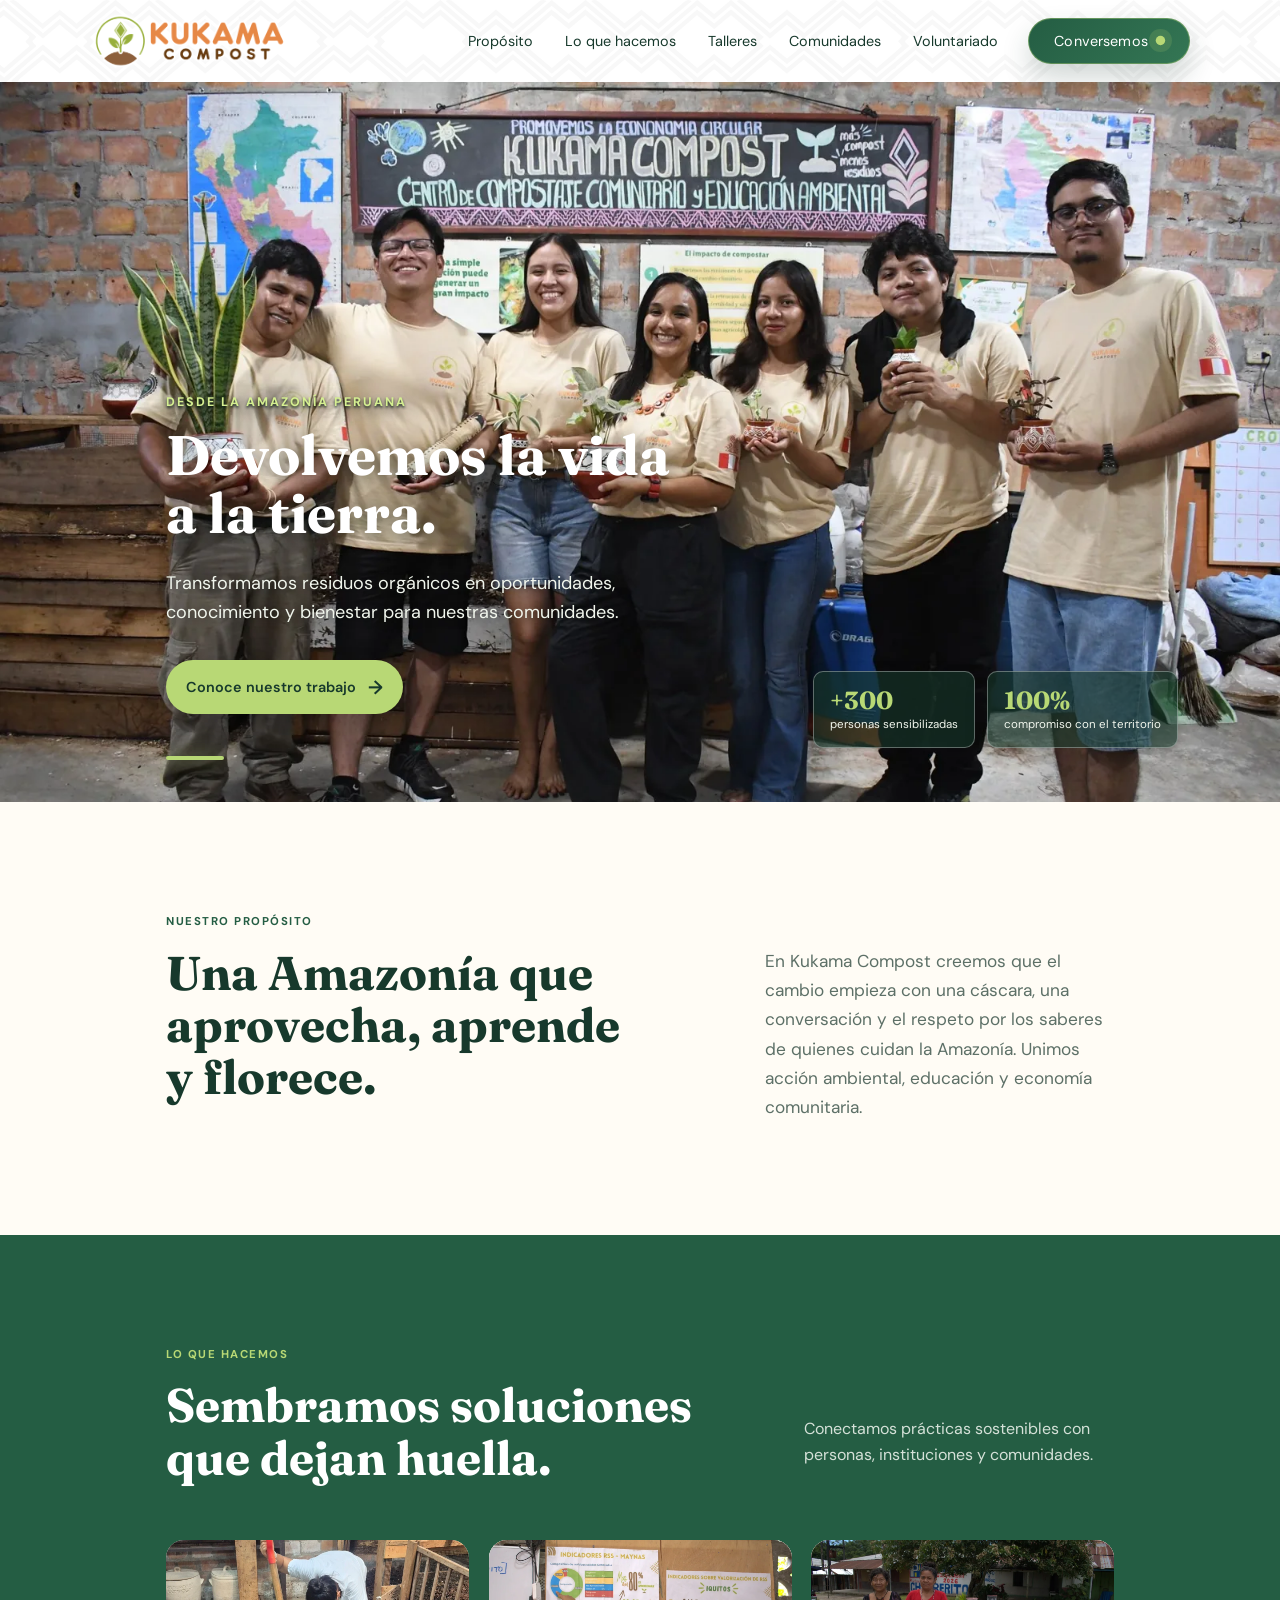
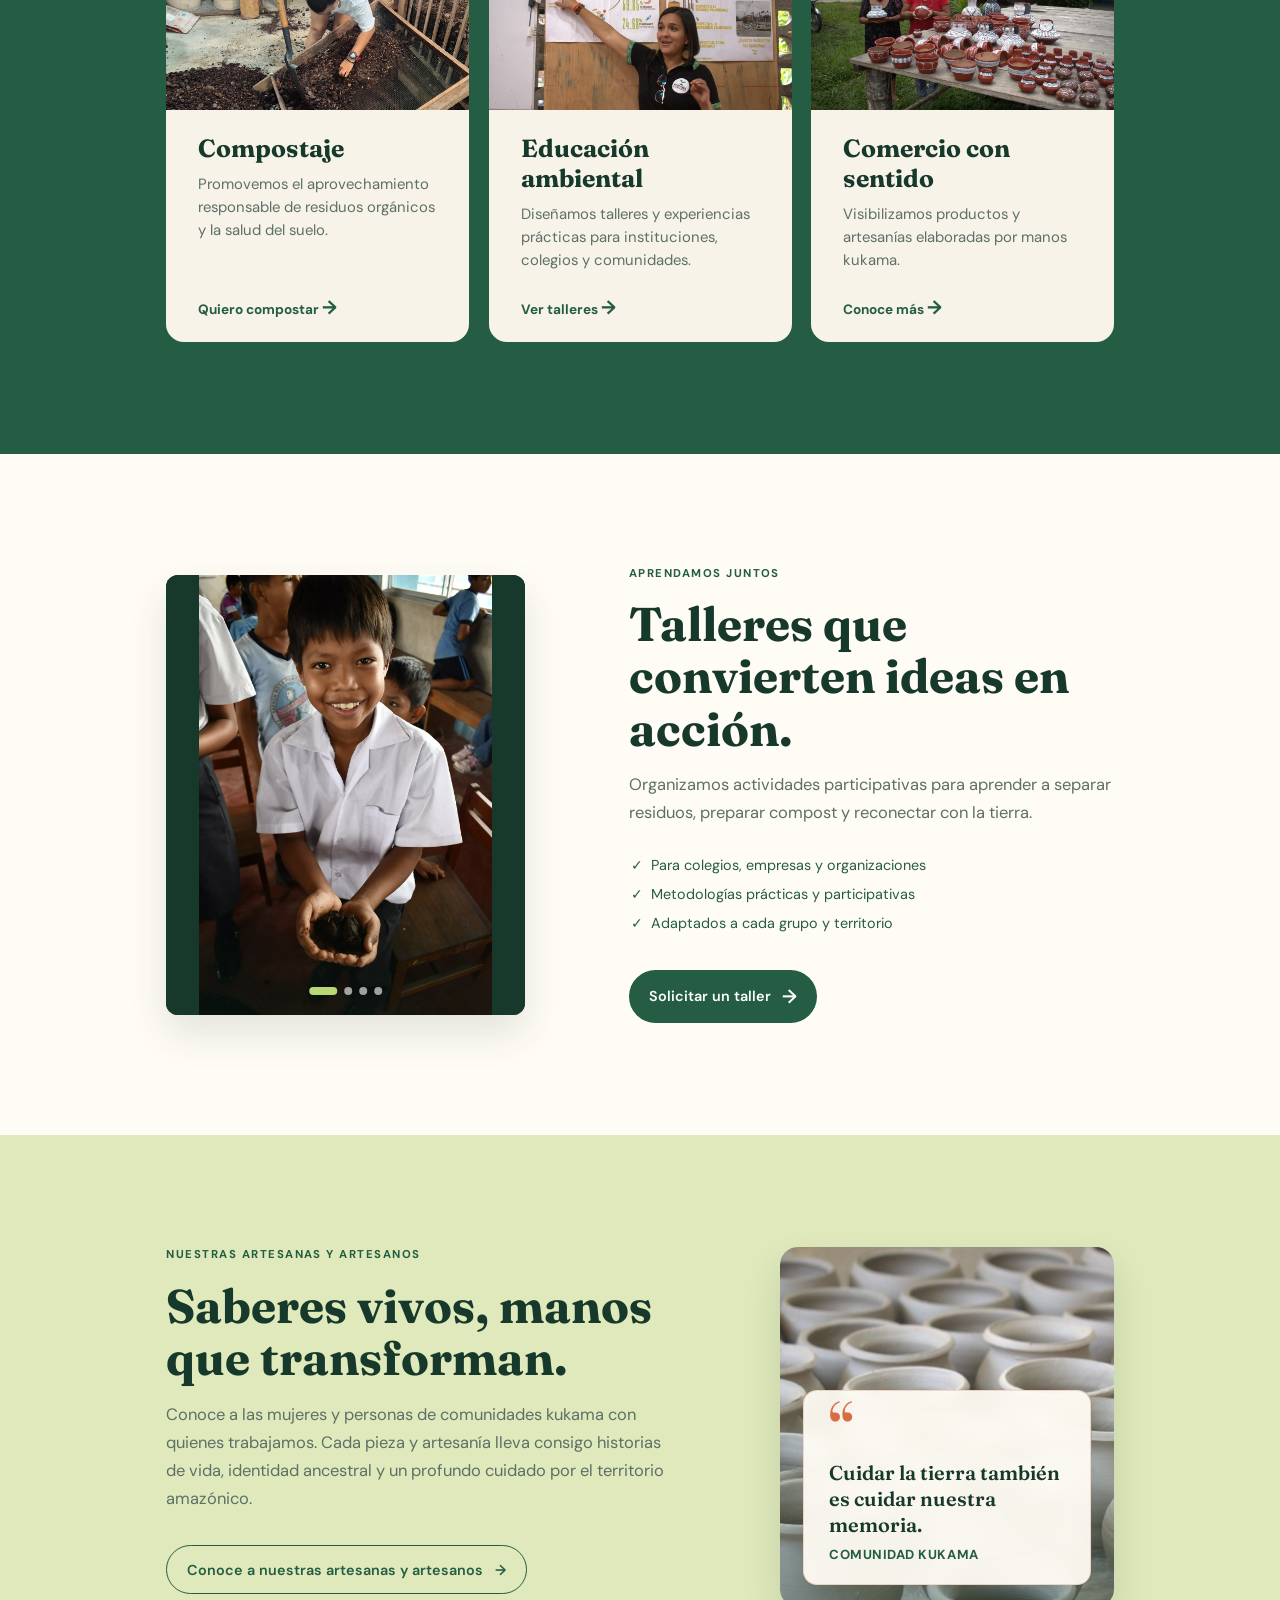
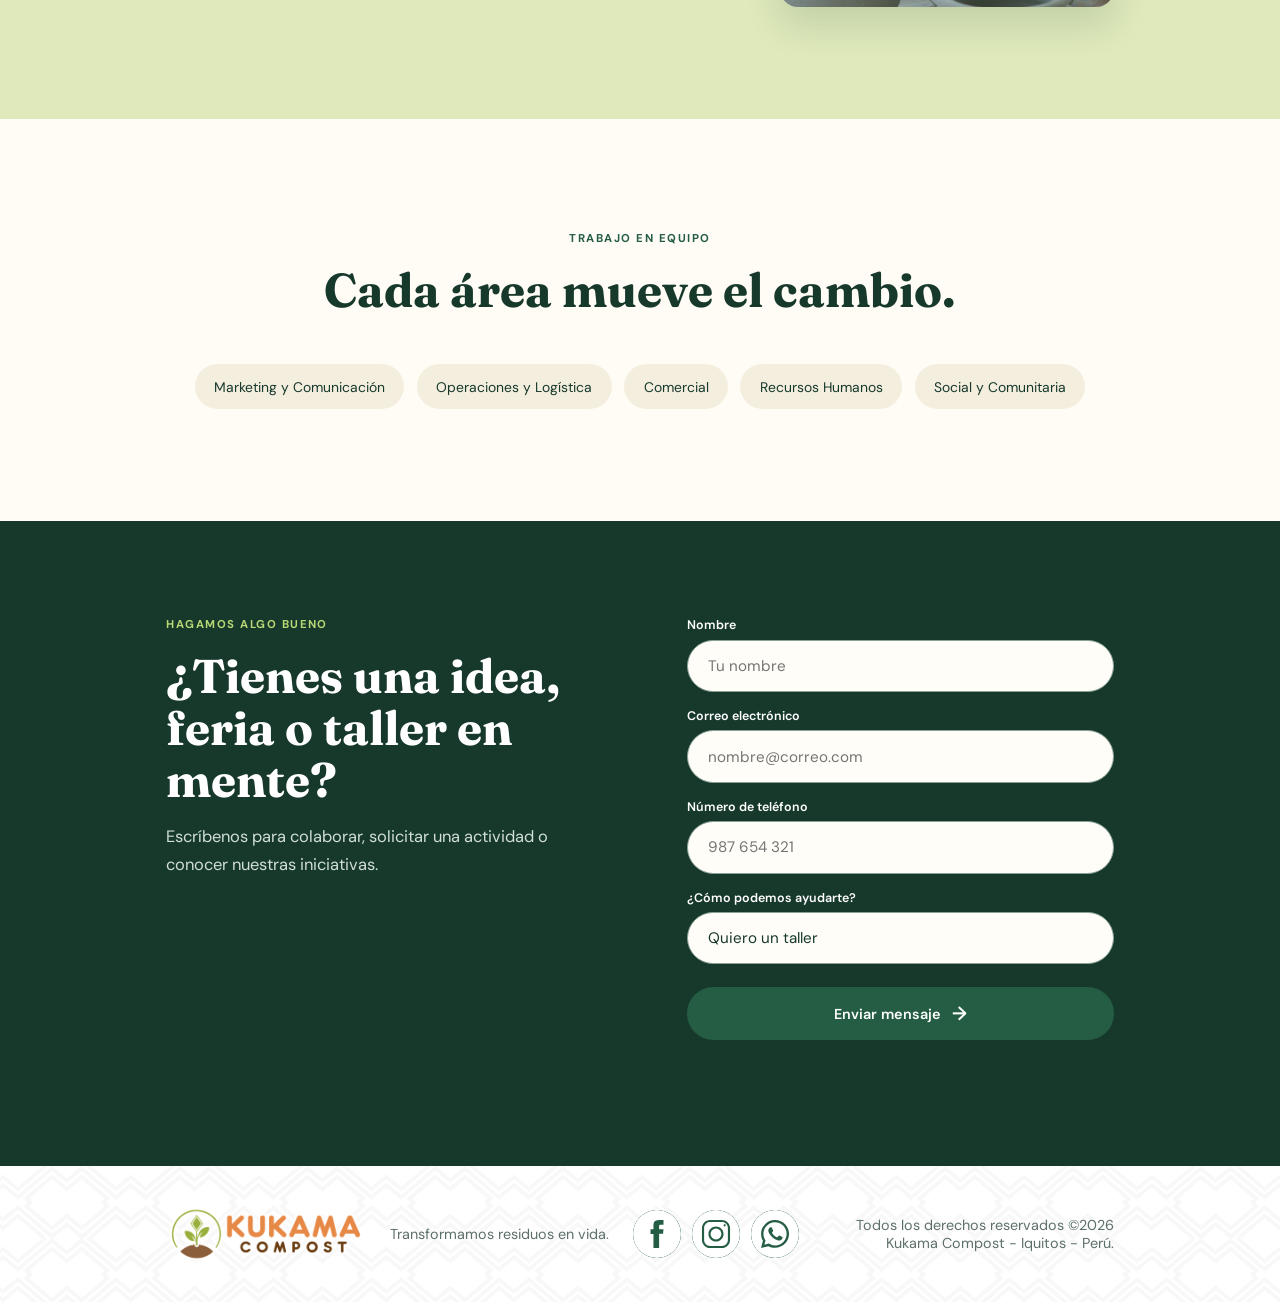
==== index.html @ 2a0908ce "Asegurar dimensiones y forzar refresco de estilos con cache buster para tarjeta de ceramica" ====
<!DOCTYPE html>
<html lang="es">
  <head>
    <meta charset="UTF-8" />
    <meta name="viewport" content="width=device-width, initial-scale=1.0" />
    <meta name="description" content="Kukama Compost: compostaje, educación ambiental y saberes amazónicos." />
    <title>Kukama Compost | Transformamos residuos en vida</title>
    <link rel="icon" type="image/png" href="assets/images/favicon.png" />
    <link rel="preconnect" href="https://fonts.googleapis.com" />
    <link rel="preconnect" href="https://fonts.gstatic.com" crossorigin />
    <link href="https://fonts.googleapis.com/css2?family=DM+Sans:wght@400;500;600;700&family=Fraunces:opsz,wght@9..144,600;9..144,700&display=swap" rel="stylesheet" />
    <link rel="stylesheet" href="assets/css/styles.css?v=20261012-3" />
    <link rel="stylesheet" href="assets/css/interacciones.css?v=20261012-3" />
    <link rel="stylesheet" href="assets/css/menu-interactivo.css?v=20261012-3" />
    <link rel="stylesheet" href="assets/css/tarjetas.css?v=20261012-3" />
    <link rel="stylesheet" href="assets/css/experiencia-interactiva.css?v=20261012-3" />
    <link rel="stylesheet" href="assets/css/login.css?v=20261012-3" />
  </head>
  <body>
    <header class="site-header" id="inicio">
      <a class="brand" href="#inicio" aria-label="Kukama Compost, inicio">
        <span class="brand-mark">K</span><span>Kukama <b>Compost</b></span>
      </a>
      <button class="menu-button" aria-label="Abrir menú" aria-expanded="false" aria-controls="main-navigation">☰</button>
      <nav class="main-nav" id="main-navigation" aria-label="Navegación principal">
        <a href="#proposito">Propósito</a><a href="#hacemos">Lo que hacemos</a><a href="#talleres">Talleres</a><a href="#comunidades">Comunidades</a><a href="voluntariado.html">Voluntariado</a><a class="nav-action" href="#contacto">Conversemos</a><button class="login-link" type="button" aria-label="Iniciar sesión" hidden style="display:none"><span aria-hidden="true">👤</span></button>
      </nav>
    </header>

    <main>
      <section class="hero reveal">
        <div class="hero-copy">
          <p class="eyebrow">Desde la Amazonía peruana</p>
          <h1><span>Devolvemos la vida</span><span>a la tierra.</span></h1>
          <p class="lead">Transformamos residuos orgánicos en oportunidades, conocimiento y bienestar para nuestras comunidades.</p>
          <div class="actions"><a class="button button-primary" href="#hacemos">Conoce nuestro trabajo <span>→</span></a></div>
          </div><div class="hero-art"><div class="impact-row"><div><strong>+300</strong><span>personas sensibilizadas</span></div><div><strong>100%</strong><span>compromiso con el territorio</span></div></div>
          <img src="assets/images/portada-kukama.webp" alt="Equipo de Kukama Compost en su centro de compostaje comunitario" width="1600" height="1067" decoding="async" fetchpriority="high" style="width:100%;height:100%;min-height:530px;display:block;object-fit:cover;object-position:center" />
        </div>
      </section>

      <section class="intro section reveal" id="proposito">
        <p class="eyebrow">Nuestro propósito</p>
        <div class="intro-grid"><h2>Una Amazonía que aprovecha, aprende y florece.</h2><p>En Kukama Compost creemos que el cambio empieza con una cáscara, una conversación y el respeto por los saberes de quienes cuidan la Amazonía. Unimos acción ambiental, educación y economía comunitaria.</p></div>
      </section>

      <section class="work section reveal" id="hacemos">
        <div class="section-heading"><div><p class="eyebrow">Lo que hacemos</p><h2>Sembramos soluciones que dejan huella.</h2></div><p>Conectamos prácticas sostenibles con personas, instituciones y comunidades.</p></div>
        <div class="cards">
          <article class="card card-with-image"><img class="card-image image-compost" src="assets/images/compostaje.webp" alt="Ilustración de residuos orgánicos transformándose en compost y una planta" width="1200" height="800" loading="lazy" decoding="async" /><h3>Compostaje</h3><p>Promovemos el aprovechamiento responsable de residuos orgánicos y la salud del suelo.</p><a href="compostaje.html">Quiero compostar <span>→</span></a></article>
          <article class="card card-with-image"><img class="card-image image-education" src="assets/images/educacion-ambiental.webp" alt="Ilustración de un taller de educación ambiental con pizarra y participantes" width="1200" height="800" loading="lazy" decoding="async" /><h3>Educación ambiental</h3><p>Diseñamos talleres y experiencias prácticas para instituciones, colegios y comunidades.</p><a href="educacion-ambiental.html">Ver talleres <span>→</span></a></article>
          <article class="card card-with-image"><img class="card-image image-commerce" src="assets/images/comercio-con-sentido.webp" alt="Ilustración de artesanías kukama y productos comunitarios en una feria" width="1200" height="800" loading="lazy" decoding="async" /><h3>Comercio con sentido</h3><p>Visibilizamos productos y artesanías elaboradas por manos kukama.</p><a href="comercio-con-sentido.html">Conoce más <span>→</span></a></article>
        </div>
      </section>

      <section class="event section reveal" id="talleres">
        <div class="event-illustration workshop-slider" aria-roledescription="carrusel" aria-label="Fotos de talleres de educación ambiental"><div class="workshop-slides"><figure class="workshop-slide is-active"><img src="assets/images/taller-1.webp" alt="Estudiante participando en un taller de compostaje" width="1067" height="1600" loading="lazy" decoding="async" /></figure><figure class="workshop-slide"><img src="assets/images/taller-2.webp" alt="Participantes explorando compost y lombrices" width="1400" height="933" loading="lazy" decoding="async" /></figure><figure class="workshop-slide"><img src="assets/images/taller-3.webp" alt="Niñas y niños aprendiendo juntos sobre el suelo" width="1400" height="933" loading="lazy" decoding="async" /></figure><figure class="workshop-slide"><img src="assets/images/taller-4.webp" alt="Taller práctico de compostaje con estudiantes" width="1400" height="933" loading="lazy" decoding="async" /></figure></div><button class="slider-arrow slider-prev" type="button" aria-label="Foto anterior">←</button><button class="slider-arrow slider-next" type="button" aria-label="Foto siguiente">→</button><div class="slider-dots" role="tablist" aria-label="Seleccionar foto"><button class="is-active" type="button" aria-label="Ver foto 1" aria-selected="true"></button><button type="button" aria-label="Ver foto 2" aria-selected="false"></button><button type="button" aria-label="Ver foto 3" aria-selected="false"></button><button type="button" aria-label="Ver foto 4" aria-selected="false"></button></div></div>
        <div class="event-copy"><p class="eyebrow">Aprendamos juntos</p><h2>Talleres que convierten ideas en acción.</h2><p>Organizamos actividades participativas para aprender a separar residuos, preparar compost y reconectar con la tierra.</p><ul><li>Para colegios, empresas y organizaciones</li><li>Metodologías prácticas y participativas</li><li>Adaptados a cada grupo y territorio</li></ul><a class="button button-primary" href="#contacto">Solicitar un taller <span>→</span></a></div>
      </section>

      <section class="community section reveal" id="comunidades">
        <div class="community-copy"><p class="eyebrow">Nuestras artesanas y artesanos</p><h2>Saberes vivos, manos que transforman.</h2><p>Conoce a las mujeres y personas de comunidades kukama con quienes trabajamos. Cada pieza y artesanía lleva consigo historias de vida, identidad ancestral y un profundo cuidado por el territorio amazónico.</p><a class="button button-outline" href="comunidades.html">Conoce a nuestras artesanas y artesanos <span>→</span></a></div>
        <div class="community-photo-card">
          <img src="assets/images/artesanias-ceramica.jpg" alt="Vasijas y cerámicas artesanales tradicionales kukama" width="1200" height="900" loading="lazy" />
          <div class="community-photo-caption">
            <span class="quote-mark">“</span>
            <blockquote>Cuidar la tierra también es cuidar nuestra memoria.</blockquote>
            <p>Comunidad kukama</p>
          </div>
        </div>
      </section>

      <section class="areas section reveal">
        <p class="eyebrow">Trabajo en equipo</p><h2>Cada área mueve el cambio.</h2>
        <div class="area-list"><span>Marketing y Comunicación</span><span>Operaciones y Logística</span><span>Comercial</span><span>Recursos Humanos</span><span>Social y Comunitaria</span></div>
      </section>

      <section class="contact reveal" id="contacto">
        <div><p class="eyebrow">Hagamos algo bueno</p><h2>¿Tienes una idea, feria o taller en mente?</h2><p>Escríbenos para colaborar, solicitar una actividad o conocer nuestras iniciativas.</p></div>
        <form id="contact-form">
          <div aria-hidden="true" style="position:absolute;left:-10000px;width:1px;height:1px;overflow:hidden"><label>No completar este campo<input type="text" name="sitio_web" tabindex="-1" autocomplete="off" /></label></div>
          <label>Nombre<input type="text" name="nombre" placeholder="Tu nombre" required /></label>
          <label>Correo electrónico<input type="email" name="correo" placeholder="nombre@correo.com" required /></label>
          <label>Número de teléfono<input type="tel" name="telefono" placeholder="987 654 321" required /></label>
          <label>¿Cómo podemos ayudarte?<select name="interes" id="contact-interest"><option value="taller">Quiero un taller</option><option value="compostar">Quiero compostar</option><option value="feria">Quiero participar en una feria</option><option value="artesanias">Quiero conocer las artesanías</option><option value="otro">Otro</option></select></label><div class="other-interest-field" hidden><label>Cuéntanos tu idea o proyecto<textarea name="otro_interes" id="other-interest" rows="4" placeholder="Describe brevemente la idea o proyecto en el que te gustaría participar o colaborar."></textarea></label></div>
          <button class="button button-primary" type="submit">Enviar mensaje <span>→</span></button><p class="form-message" role="status"></p>
        </form>
      </section>
    </main>
    <div class="login-modal" id="login-modal" role="dialog" aria-modal="true" aria-labelledby="login-title" hidden>
      <div class="login-card">
        <button class="login-close" id="close-login" type="button" aria-label="Cerrar inicio de sesión">×</button>
        <img class="login-logo" src="assets/images/kc-login-logo.webp" alt="Kukama Compost" width="700" height="700" decoding="async" />
        <p class="eyebrow">Acceso interno</p>
        <h2 id="login-title">Iniciar sesión</h2>
        <p>Ingresa con tu usuario y contraseña para acceder al panel de Kukama Compost.</p>
        <form id="login-form" class="login-form">
          <label>Usuario<input type="text" name="usuario" placeholder="Tu usuario" required /></label>
          <label>Contraseña<input type="password" name="password" placeholder="Tu contraseña" required /></label>
          <button class="button button-primary" type="submit">Entrar <span>→</span></button>
          <p class="login-message" role="status"></p>
        </form>
      </div>
    </div>
    <footer><a class="brand" href="#inicio"><span class="brand-mark">K</span><span>Kukama <b>Compost</b></span></a><p>Transformamos residuos en vida.</p><div class="social-links" aria-label="Redes sociales"><a href="https://www.facebook.com/share/1BZ14UUNkr/" target="_blank" rel="noopener noreferrer" aria-label="Facebook"><svg viewBox="0 0 24 24" aria-hidden="true"><path d="M14 8h3V4h-3c-3.1 0-5 1.9-5 5v3H6v4h3v5h4v-5h3.2l.8-4H13V9c0-.7.3-1 1-1Z"/></svg></a><a href="https://www.instagram.com/kukama_compost?igsh=bjlyejZka3kzY3Jl" target="_blank" rel="noopener noreferrer" aria-label="Instagram"><svg viewBox="0 0 24 24" aria-hidden="true"><rect x="3" y="3" width="18" height="18" rx="5"/><circle cx="12" cy="12" r="4"/><circle cx="17.4" cy="6.6" r="1" class="social-dot"/></svg></a><a href="https://wa.link/kd4itp" target="_blank" rel="noopener noreferrer" aria-label="WhatsApp"><svg viewBox="0 0 24 24" aria-hidden="true"><path d="M20.5 3.5A11 11 0 0 0 3.9 18.1L3 21l3-1a11 11 0 1 0 14.5-16.5ZM12 20a8 8 0 0 1-4.1-1.1l-.3-.2-1.8.6.6-1.7-.2-.3A8 8 0 1 1 12 20Zm4.4-5.8c-.2-.1-1.3-.6-1.5-.7s-.4-.1-.5.1-.6.7-.7.8-.3.2-.5.1a6.5 6.5 0 0 1-1.9-1.2 7.1 7.1 0 0 1-1.3-1.7c-.1-.2 0-.4.1-.5l.3-.3.2-.4c.1-.1 0-.3 0-.4s-.5-1.2-.6-1.6-.3-.3-.5-.3h-.4c-.2 0-.4.1-.6.3s-.8.8-.8 1.9.8 2.1.9 2.3a9.1 9.1 0 0 0 3.5 3.1c.5.2.9.4 1.2.5.5.2 1 .1 1.3.1.4-.1 1.3-.5 1.4-1s.1-1 .1-1.1-.2-.2-.4-.3Z"/></svg></a></div><p>© <span id="year"></span> Kukama Compost</p></footer>
    <script src="assets/js/script.js?v=20260814-2"></script><script src="assets/js/footer-global.js?v=20260814"></script>
  </body>
</html>
---- assets/css/styles.css ----
:root{--ink:#17392c;--green:#245d43;--lime:#b8d875;--sand:#f4eedf;--clay:#d86d44;--cream:#fffcf5;--muted:#5d7067}*{box-sizing:border-box}html{scroll-behavior:smooth}body{margin:0;background:var(--cream);color:var(--ink);font-family:"DM Sans",sans-serif}.site-header{height:82px;display:flex;align-items:center;justify-content:space-between;padding:0 7vw;position:relative;z-index:4}.brand{display:flex;align-items:center;gap:.65rem;text-decoration:none;color:var(--ink);font-weight:600;font-size:1.08rem}.brand b{font-weight:500}.brand-mark{width:31px;height:31px;border-radius:50% 50% 50% 7px;background:var(--lime);display:grid;place-items:center;font-family:Fraunces,serif;font-size:1.15rem}.main-nav{display:flex;align-items:center;gap:1.8rem}.main-nav a{font-size:.9rem;color:var(--ink);text-decoration:none}.nav-action{padding:.68rem 1rem;background:var(--ink);color:#fff!important;border-radius:999px}.menu-button{display:none;border:0;background:none;font-size:1.5rem;color:var(--ink)}.hero{min-height:625px;display:grid;grid-template-columns:1.05fr .95fr;overflow:hidden;background:var(--sand)}.hero-copy{padding:8.5rem 5vw 5rem 13vw}.eyebrow{text-transform:uppercase;letter-spacing:.13em;font-size:.71rem;font-weight:700;color:var(--green);margin:0 0 1.1rem}.hero h1,h2,h3{font-family:Fraunces,serif}.hero h1{font-size:clamp(3.2rem,5.3vw,5.6rem);line-height:.99;margin:0;max-width:670px}.lead{font-size:1.13rem;line-height:1.65;max-width:510px;margin:1.6rem 0 2rem;color:#456157}.actions{display:flex;gap:1.1rem;align-items:center}.button{border:0;text-decoration:none;cursor:pointer;font:600 .9rem "DM Sans",sans-serif;display:inline-flex;align-items:center;gap:.7rem;border-radius:999px;padding:.9rem 1.25rem}.button-primary{background:var(--green);color:white}.button-primary span,.card a span{font-size:1.2rem}.button-text{color:var(--green);padding-left:0}.impact-row{display:flex;gap:2.5rem;margin-top:3.8rem}.impact-row div{display:grid}.impact-row strong{font:700 1.55rem Fraunces,serif}.impact-row span{font-size:.72rem;color:var(--muted);margin-top:.3rem}.hero-art{position:relative;background:#c7db96;min-height:530px;overflow:hidden}.hero-art p{position:absolute;right:10%;top:14%;margin:0;font:700 clamp(2rem,4vw,4rem)/.9 Fraunces,serif;color:var(--green);z-index:2}.hero-art em{color:var(--clay);font-style:normal}.sun{position:absolute;width:90px;height:90px;border:2px solid var(--green);border-radius:50%;left:18%;top:17%}.hill{position:absolute;border-radius:50% 50% 0 0}.hill-back{width:120%;height:37%;background:#8bb16d;bottom:25%;right:-30%}.hill-front{width:130%;height:34%;background:#376d4c;bottom:0;left:-23%}.stem{width:13px;height:230px;background:var(--green);position:absolute;bottom:17%;left:45%;border-radius:20px}.leaf{position:absolute;background:var(--green);width:126px;height:64px;border-radius:100% 0 100% 0}.leaf-one{bottom:44%;left:44%;transform:rotate(-33deg)}.leaf-two{bottom:57%;left:32%;transform:rotate(151deg);background:#579151}.soil-dot{position:absolute;width:17px;height:17px;border-radius:50%;background:#d86d44;bottom:12%}.dot-one{left:32%}.dot-two{left:59%;bottom:20%}.dot-three{left:72%;background:var(--lime)}.section{padding:7rem 13vw}.intro{background:var(--cream)}.intro-grid{display:grid;grid-template-columns:1.15fr .85fr;gap:8rem}.intro h2,.section-heading h2,.event h2,.community h2,.areas h2,.contact h2{font-size:clamp(2.15rem,3.7vw,3.75rem);line-height:1.1;margin:0}.intro-grid>p{font-size:1.08rem;line-height:1.7;color:var(--muted);margin:0}.work{background:var(--green);color:#fff}.work .eyebrow{color:var(--lime)}.section-heading{display:flex;justify-content:space-between;gap:3rem;align-items:end}.section-heading>p{max-width:310px;color:#d5e1d8;line-height:1.6}.cards{display:grid;grid-template-columns:repeat(3,1fr);gap:1.2rem;margin-top:3.5rem}.card{background:#f7f3e8;color:var(--ink);padding:2rem;min-height:250px;border-radius:18px;display:flex;flex-direction:column}.card-icon{font-size:1.9rem;color:var(--clay)}.card h3{font-size:1.55rem;margin:1.4rem 0 .65rem}.card p{color:var(--muted);font-size:.93rem;line-height:1.55;margin:0}.card a{margin-top:auto;padding-top:1.4rem;color:var(--green);text-decoration:none;font-weight:700;font-size:.85rem}.event{display:grid;grid-template-columns:.85fr 1.15fr;gap:11%;align-items:center}.event-illustration{background:#e6a66e;height:415px;border-radius:55% 45% 48% 25%;position:relative;overflow:hidden}.event-illustration span{position:absolute;font-size:9rem;color:var(--cream);top:22%;left:35%}.event-pot{position:absolute;width:170px;height:105px;background:var(--clay);bottom:0;left:32%;border-radius:10px 10px 40px 40px}.event-copy>p:not(.eyebrow),.community-copy>p:not(.eyebrow),.contact>div>p:not(.eyebrow){line-height:1.7;color:var(--muted);font-size:1.03rem}.event ul{list-style:"✓  ";padding-left:1.4rem;line-height:2;color:var(--green);font-size:.9rem;margin:1.5rem 0 2rem}.community{background:#dfe9bb;display:grid;grid-template-columns:1.2fr .8fr;gap:12%;align-items:center}.community-quote{background:var(--green);padding:3rem 2.3rem;color:white;min-height:290px;display:flex;flex-direction:column;justify-content:center}.quote-mark{font:5rem/.5 Fraunces,serif;color:var(--lime)}blockquote{font:600 1.65rem/1.25 Fraunces,serif;margin:1.3rem 0}.community-quote p{font-size:.8rem;color:#d5e1d8}.button-outline{border:1px solid var(--green);color:var(--green);margin-top:1rem}.areas{text-align:center}.areas h2{margin-bottom:3rem}.area-list{display:flex;flex-wrap:wrap;gap:.8rem;justify-content:center}.area-list span{padding:.85rem 1.2rem;border-radius:999px;background:var(--sand);font-size:.87rem}.contact{background:var(--ink);color:#fff;padding:6rem 13vw;display:grid;grid-template-columns:1fr 1fr;gap:10%}.contact .eyebrow{color:var(--lime)}.contact>div>p:not(.eyebrow){color:#d1dfd6}.contact form{display:grid;gap:1rem}.contact label{display:grid;gap:.4rem;font-size:.78rem;font-weight:600}.contact input,.contact select{font:400 .95rem "DM Sans",sans-serif;padding:.85rem .9rem;border:1px solid #73897e;border-radius:4px;color:var(--ink);background:#fff}.contact button{justify-content:center;margin-top:.4rem}.form-message{font-size:.82rem;color:var(--lime);min-height:1em;margin:0}footer{padding:2.5rem 13vw;display:flex;justify-content:space-between;align-items:center;font-size:.78rem;color:var(--muted)}footer p{margin:0}@media(max-width:800px){.site-header{padding:0 6vw}.menu-button{display:block}.main-nav{display:none;position:absolute;top:75px;left:5vw;right:5vw;padding:1.2rem;background:var(--cream);box-shadow:0 12px 24px #17392c20;flex-direction:column;align-items:stretch}.main-nav.open{display:flex}.main-nav a{text-align:center}.hero{grid-template-columns:1fr}.hero-copy{padding:5rem 8vw 3rem}.hero-art{min-height:370px}.intro-grid,.event,.community,.contact{grid-template-columns:1fr;gap:2.5rem}.section{padding:5rem 8vw}.section-heading{display:block}.section-heading>p{margin-top:1rem}.cards{grid-template-columns:1fr}.card{min-height:210px}.event-illustration{height:300px}.community-quote{min-height:220px}.contact{padding:5rem 8vw}footer{padding:2rem 8vw;display:grid;gap:1rem}.impact-row{margin-top:2.5rem}}@media(max-width:420px){.hero h1{font-size:3rem}.actions{align-items:flex-start;flex-direction:column}.impact-row{gap:1rem}.hero-art p{right:7%;font-size:2.4rem}}

.social-links{display:flex;align-items:center;gap:.7rem}.social-links a{width:48px;height:48px;display:grid;place-items:center;border:1px solid #cbd8ca;border-radius:50%;color:var(--green);background:var(--cream);transition:transform .2s ease,background-color .2s ease,color .2s ease,box-shadow .2s ease}.social-links a:hover{transform:translateY(-3px);background:var(--green);color:#fff;box-shadow:0 8px 16px #17392c20}.social-links svg{width:25px;height:25px;fill:currentColor}.social-links svg rect,.social-links svg circle{fill:none;stroke:currentColor;stroke-width:2}.social-links svg .social-dot{fill:currentColor;stroke:0}@media(max-width:800px){footer .social-links{justify-content:flex-start}}
/* Portada fotográfica adaptable */
.hero{position:relative;display:block;min-height:650px;isolation:isolate;background:var(--ink)}.hero-art{position:absolute;inset:0;z-index:-1;width:100%;height:100%;min-height:0;background:var(--ink)}.hero-art::after{content:"";position:absolute;inset:0;background:linear-gradient(90deg,#17392ce8 0%,#17392ca6 34%,#17392c26 62%,#17392c0d 100%),linear-gradient(0deg,#17392c70 0%,transparent 45%);pointer-events:none}.hero-art>img{width:100%!important;height:100%!important;min-height:100%!important;object-fit:cover!important;object-position:center!important;transform:none!important;animation:none!important;transition:filter .4s ease}.hero:hover .hero-art>img{filter:saturate(1.08) contrast(1.03)}.hero-copy{position:relative;min-height:650px;padding:9rem 5vw 5rem 13vw;display:flex;flex-direction:column;justify-content:center;color:#fff;max-width:min(720px,62vw);text-shadow:0 2px 18px #17392c55}.hero-copy .eyebrow{color:var(--lime)}.hero h1{color:#fff;max-width:670px}.hero .lead{color:#f1f6ed;max-width:540px}.hero .button-primary{background:var(--lime);color:var(--ink);box-shadow:0 12px 26px #0000002e}.hero .button-text{color:#fff;text-shadow:none}.hero .impact-row strong{color:#fff}.hero .impact-row span{color:#edf4e9}.hero-copy::after{content:"";position:absolute;left:13vw;bottom:3.3rem;width:58px;height:4px;border-radius:999px;background:var(--lime);box-shadow:0 0 18px #b8d87599}@media(max-width:800px){.hero{min-height:690px}.hero-art::after{background:linear-gradient(90deg,#17392ca8 0%,#17392c2b 100%),linear-gradient(0deg,#17392cf2 0%,#17392cb2 50%,#17392c12 100%)}.hero-art>img{object-position:center!important}.hero-copy{min-height:690px;max-width:none;padding:14rem 8vw 4.8rem;justify-content:flex-end}.hero-copy::after{left:8vw;bottom:2.2rem}.hero .lead{font-size:1.02rem}.hero .impact-row{margin-top:2.2rem}}@media(max-width:420px){.hero{min-height:650px}.hero-copy{min-height:650px;padding-top:10rem}.hero h1{font-size:2.9rem}.hero .impact-row{display:none}}
/* Ajuste de legibilidad del texto sobre la portada */
.hero-copy{max-width:min(620px,55vw);text-shadow:0 2px 4px #17392cbf,0 8px 24px #17392cb3}.hero h1{font-size:clamp(2.65rem,4.35vw,4.65rem);line-height:1.04;text-shadow:0 3px 5px #17392ccf,0 12px 28px #17392ca6}.hero .lead,.hero .impact-row{ text-shadow:0 2px 5px #17392ccf,0 6px 18px #17392c8c}@media(max-width:800px){.hero-copy{max-width:none}.hero h1{font-size:clamp(2.55rem,9vw,3.55rem)}}
/* Composición baja del mensaje y accesos laterales */
@media(min-width:801px){.hero-copy{display:grid;grid-template-columns:minmax(0,1fr) 185px;grid-template-areas:"eyebrow actions" "title actions" "lead actions" "impact impact";column-gap:2rem;align-content:end;justify-content:stretch;padding-top:5rem;padding-bottom:5.5rem;max-width:min(760px,68vw)}.hero-copy>.eyebrow{grid-area:eyebrow}.hero-copy>h1{grid-area:title}.hero-copy>.lead{grid-area:lead}.hero-copy>.actions{grid-area:actions;flex-direction:column;align-items:stretch;gap:.7rem;align-self:end;margin-bottom:.15rem}.hero-copy>.actions .button{justify-content:center}.hero-copy>.impact-row{grid-area:impact;margin-top:2.8rem}.hero-copy::after{bottom:2.6rem}}@media(max-width:800px){.hero-copy{justify-content:flex-end}.hero-copy>.actions{flex-direction:column;align-items:flex-start}}

/* Mantiene el mensaje principal legible en dos líneas amplias. */
.hero h1 span{display:block;white-space:nowrap}
@media(min-width:801px){.hero-copy{grid-template-areas:"eyebrow eyebrow" "title title" "lead actions" "impact impact";max-width:min(900px,78vw)}}
@media(max-width:520px){.hero h1 span{white-space:normal}}
/* Ajusta la portada a la proporción 3:2 de la foto: completa y de lado a lado. */
.hero-art>img{object-fit:cover!important;object-position:center!important}
@media(min-width:801px){.hero{min-height:0;aspect-ratio:3/2}.hero-copy{min-height:100%}}

/* Portada ligeramente más baja, conservando el ancho completo. */
@media(min-width:801px){.hero{aspect-ratio:auto;height:clamp(570px,58vw,720px)}.hero-copy{min-height:100%}}

/* Prioriza los rostros al recortar la fotografía horizontalmente. */
.hero-art>img{object-position:center top!important;transform-origin:center top}
/* Indicadores de impacto sobre la esquina de la fotografía */
.hero-art>.impact-row{position:absolute;right:8vw;bottom:3.4rem;z-index:3;display:flex;gap:.7rem;margin:0;color:#fff;text-shadow:0 2px 8px #17392cbf}.hero-art>.impact-row>div{min-width:142px;padding:.85rem 1rem;border:1px solid #ffffff52;border-radius:10px;background:#17392c9c;backdrop-filter:blur(9px);box-shadow:0 12px 24px #00000024}.hero-art>.impact-row strong{display:block;color:var(--lime);font:700 1.55rem Fraunces,serif}.hero-art>.impact-row span{display:block;margin-top:.15rem;color:#f1f6ed;font-size:.72rem;line-height:1.35}@media(max-width:800px){.hero-art>.impact-row{top:6.2rem;right:6vw;bottom:auto;gap:.45rem}.hero-art>.impact-row>div{min-width:112px;padding:.65rem .75rem}.hero-art>.impact-row strong{font-size:1.2rem}.hero-art>.impact-row span{font-size:.65rem}}
/* Slider de talleres */
.event-illustration.workshop-slider{height:415px;border-radius:55% 45% 48% 25%;background:var(--ink);overflow:hidden;isolation:isolate}.workshop-slides,.workshop-slide{position:absolute;inset:0;margin:0}.workshop-slide{opacity:0;transform:scale(1.08);transition:opacity .8s ease,transform 5.5s ease;pointer-events:none}.workshop-slide.is-active{opacity:1;transform:scale(1);pointer-events:auto}.workshop-slide img{width:100%;height:100%;display:block;object-fit:cover;object-position:center}.workshop-slider::after{content:"";position:absolute;inset:0;background:linear-gradient(180deg,transparent 55%,#17392c70);pointer-events:none;z-index:1}.slider-arrow{position:absolute;z-index:2;top:50%;width:42px;height:42px;padding:0;border:1px solid #ffffff70;border-radius:50%;background:#17392c9c;color:#fff;display:grid;place-items:center;cursor:pointer;font:700 1.2rem "DM Sans",sans-serif;opacity:0;transform:translateY(-50%) scale(.9);transition:opacity .25s ease,transform .25s ease,background-color .25s ease}.slider-prev{left:1rem}.slider-next{right:1rem}.workshop-slider:hover .slider-arrow,.workshop-slider:focus-within .slider-arrow{opacity:1;transform:translateY(-50%) scale(1)}.slider-arrow:hover{background:var(--green)}.slider-dots{position:absolute;z-index:2;left:50%;bottom:1.25rem;display:flex;gap:.45rem;transform:translateX(-50%)}.slider-dots button{width:8px;height:8px;padding:0;border:0;border-radius:99px;background:#ffffff9c;cursor:pointer;transition:width .25s ease,background-color .25s ease}.slider-dots button.is-active{width:28px;background:var(--lime)}@media(max-width:800px){.event-illustration.workshop-slider{height:330px;border-radius:35% 35% 28% 18%}.slider-arrow{opacity:1;transform:translateY(-50%) scale(1)}}@media(prefers-reduced-motion:reduce){.workshop-slide{transition:none}}
/* Galería de talleres en formato rectangular y con fotos completas */
.event-illustration.workshop-slider{height:440px;border-radius:12px;background:#17392c;box-shadow:0 18px 38px #17392c20}.workshop-slide img{object-fit:contain;background:#17392c}.workshop-slider::after{background:linear-gradient(180deg,transparent 70%,#17392c40)}@media(max-width:800px){.event-illustration.workshop-slider{height:380px;border-radius:10px}}
/* Visor ampliado de fotografías de talleres */
.photo-lightbox{position:fixed;inset:0;z-index:50;display:grid;place-items:center;padding:2rem;background:#0c211be8;opacity:0;visibility:hidden;transition:opacity .25s ease,visibility .25s ease}.photo-lightbox.is-open{opacity:1;visibility:visible}.photo-lightbox__content{position:relative;width:min(1120px,100%);max-height:100%;display:grid;place-items:center;transform:scale(.96);transition:transform .25s ease}.photo-lightbox.is-open .photo-lightbox__content{transform:scale(1)}.photo-lightbox img{display:block;max-width:100%;max-height:calc(100vh - 4rem);border-radius:8px;box-shadow:0 24px 60px #00000073}.photo-lightbox__close{position:absolute;right:-.8rem;top:-.8rem;width:42px;height:42px;border:0;border-radius:50%;display:grid;place-items:center;background:var(--lime);color:var(--ink);font:700 1.6rem/1 "DM Sans",sans-serif;cursor:pointer;box-shadow:0 8px 20px #00000042;transition:transform .2s ease,background-color .2s ease}.photo-lightbox__close:hover{transform:rotate(90deg) scale(1.08);background:#fff}.workshop-slide img{cursor:zoom-in}@media(max-width:600px){.photo-lightbox{padding:1.2rem}.photo-lightbox img{max-height:calc(100vh - 2.4rem)}.photo-lightbox__close{right:.15rem;top:.15rem}}
/* Transición más ágil del carrusel */
.workshop-slide{transition:opacity .55s ease,transform 4.2s ease}
.other-interest-field{animation:other-interest-in .25s ease}.other-interest-field textarea{min-height:105px;resize:vertical;font:400 .95rem "DM Sans",sans-serif;padding:.85rem .9rem;border:1px solid #73897e;border-radius:4px;color:var(--ink);background:#fff}@keyframes other-interest-in{from{opacity:0;transform:translateY(-8px)}to{opacity:1;transform:none}}

/* Lectura limpia sobre la portada: sin sombras y con degradado inferior. */
.hero-art::after{background:linear-gradient(0deg,rgba(15,43,33,.94) 0%,rgba(23,57,44,.76) 32%,rgba(23,57,44,.34) 62%,rgba(23,57,44,0) 100%)}
.hero-copy,.hero h1,.hero .lead,.hero .impact-row,.hero-art>.impact-row{text-shadow:none}

/* Compensa la proporción visual del símbolo de WhatsApp al ampliarlo. */
.social-links a[aria-label="WhatsApp"] svg{width:23px;height:23px;transform:translateY(.25px)}

/* Iconos sociales proporcionados, con el mismo efecto interactivo. */
.social-links a{background-color:transparent;background-repeat:no-repeat;background-position:center;background-size:100% 100%;border:0;overflow:hidden;transition:transform .2s ease,filter .2s ease,box-shadow .2s ease}
.social-links a[aria-label="Facebook"]{background-image:url("../images/icono-facebook.svg")}
.social-links a[aria-label="Instagram"]{background-image:url("../images/icono-instagram.svg")}
.social-links a[aria-label="WhatsApp"]{background-image:url("../images/icono-whatsapp.svg")}
.social-links a svg{display:none}
.social-links a:hover{background-color:transparent;transform:translateY(-3px) scale(1.06);filter:invert(28%) sepia(23%) saturate(1055%) hue-rotate(101deg) brightness(88%);box-shadow:0 8px 16px #17392c33}

/* Estado inverso: círculo blanco e ícono verde; al hover, círculo verde e ícono blanco. */
.social-links a{position:relative;background-image:none!important;background-color:var(--green);filter:none}
.social-links a::before{content:"";position:absolute;inset:0;background-repeat:no-repeat;background-position:center;background-size:100% 100%;filter:invert(1);transition:filter .2s ease}
.social-links a[aria-label="Facebook"]::before{background-image:url("../images/icono-facebook.svg")}
.social-links a[aria-label="Instagram"]::before{background-image:url("../images/icono-instagram.svg")}
.social-links a[aria-label="WhatsApp"]::before{background-image:url("../images/icono-whatsapp.svg")}
.social-links a:hover{background-color:#fff;filter:none}
.social-links a:hover::before{filter:invert(28%) sepia(23%) saturate(1055%) hue-rotate(101deg) brightness(88%)}

/* Texto del footer ligeramente más grande y legible. */
footer{font-size:.9rem}

/* Acceso flotante al inicio de la página. */
.scroll-top-button{position:fixed;right:1.5rem;bottom:1.5rem;z-index:20;width:50px;height:50px;padding:0;border:1px solid rgba(255,255,255,.35);border-radius:50%;display:grid;place-items:center;background:var(--green);color:#fff;font:700 1.55rem/1 "DM Sans",sans-serif;box-shadow:0 10px 24px rgba(23,57,44,.28);cursor:pointer;opacity:0;visibility:hidden;transform:translateY(12px);transition:opacity .25s ease,visibility .25s ease,transform .25s ease,background-color .2s ease,color .2s ease}
.scroll-top-button.is-visible{opacity:1;visibility:visible;transform:translateY(0)}
.scroll-top-button:hover{background:var(--lime);color:var(--ink);transform:translateY(-3px)}
.scroll-top-button:focus-visible{outline:3px solid rgba(184,216,117,.65);outline-offset:3px}
@media(max-width:600px){.scroll-top-button{right:1rem;bottom:1rem;width:46px;height:46px}}

/* Acciones principales alineadas y botón secundario translúcido. */
.hero .button-text{color:#fff;background:rgba(255,255,255,.14);border:1px solid rgba(255,255,255,.3);padding:.9rem 1.25rem;backdrop-filter:blur(4px);transition:background-color .25s ease,border-color .25s ease}
.hero .button-text:hover{color:var(--ink);background:rgba(184,216,117,.14);border-color:rgba(184,216,117,.55)}
@media(min-width:801px){.hero-copy{grid-template-areas:"eyebrow eyebrow" "title title" "lead lead" "actions actions" "impact impact"}.hero-copy>.actions{flex-direction:row;align-items:center;justify-content:flex-start;margin:0}}
.site-header{background-color:#fff!important;background-image:url("../images/fondo-encabezado.svg")!important;background-repeat:repeat-x!important;background-position:center!important;background-size:auto 100%!important}
/* Refuerza el contraste del mensaje principal sin ocultar la fotografía. */
.hero-art::after{background:linear-gradient(90deg,rgba(15,43,33,.88) 0%,rgba(15,43,33,.7) 40%,rgba(15,43,33,.2) 72%,transparent 100%),linear-gradient(0deg,rgba(15,43,33,.88) 0%,rgba(23,57,44,.5) 45%,transparent 80%)}
.hero h1{text-shadow:0 3px 16px rgba(7,25,18,.42)}
.hero-copy .eyebrow,.hero .lead{text-shadow:0 2px 10px rgba(7,25,18,.48)}
@media(max-width:800px){.hero-art::after{background:linear-gradient(0deg,rgba(15,43,33,.96) 0%,rgba(15,43,33,.76) 48%,rgba(15,43,33,.22) 82%,transparent 100%)}}
.hero-copy .eyebrow{display:block;width:auto;padding:0;border:0;border-radius:0;background:none;color:#d5ef91;font-size:.78rem;font-weight:800;letter-spacing:.16em;box-shadow:none;text-shadow:0 2px 3px rgba(7,25,18,.95),0 5px 14px rgba(7,25,18,.8)}

/* Tarjeta con foto de ceramica tradicional y cita artesanal */
.community{align-items:stretch!important}
.community-photo-card{position:relative;border-radius:18px;overflow:hidden;min-height:360px;height:100%;display:flex;flex-direction:column;justify-content:flex-end;box-shadow:0 18px 36px rgba(23,57,44,.14);background:var(--sand)}
.community-photo-card>img{position:absolute!important;inset:0!important;width:100%!important;height:100%!important;max-width:none!important;object-fit:cover!important;object-position:center!important;display:block!important;transition:transform .5s ease}
.community-photo-card:hover>img{transform:scale(1.03)}
.community-photo-card::before{content:"";position:absolute;inset:0;background:linear-gradient(180deg,rgba(23,57,44,0) 30%,rgba(23,57,44,.38) 100%);pointer-events:none;z-index:1}
.community-photo-caption{position:relative;z-index:2;margin:1.4rem;padding:1.4rem 1.6rem 1.3rem;background:rgba(255,252,245,.94);backdrop-filter:blur(8px);border-radius:14px;border:1px solid rgba(216,109,68,.25);box-shadow:0 10px 24px rgba(23,57,44,.15)}
.community-photo-caption .quote-mark{display:block;font:5rem/.5 Fraunces,serif;color:var(--clay);margin-bottom:.4rem}
.community-photo-caption blockquote{font:600 1.25rem/1.3 Fraunces,serif;color:var(--ink);margin:0 0 .5rem;padding:0}
.community-photo-caption p{font-size:.82rem;font-weight:700;letter-spacing:.04em;text-transform:uppercase;color:var(--green);margin:0}
@media(max-width:800px){.community{align-items:center!important}.community-photo-card{min-height:320px;height:auto}.community-photo-caption{margin:1rem;padding:1.2rem 1.3rem}}
---- assets/css/interacciones.css ----
.reveal{opacity:0;transform:translateY(26px);transition:opacity .7s ease,transform .7s ease}.reveal.visible{opacity:1;transform:none}.hero.reveal{opacity:1;transform:none}.card,.area-list span,.button,.brand-mark{transition:transform .25s ease,box-shadow .25s ease,background-color .25s ease}.card:hover{transform:translateY(-8px);box-shadow:0 16px 26px #0c281b2b}.area-list span:hover{transform:translateY(-3px);background:var(--lime)}.button:hover{transform:translateY(-2px);box-shadow:0 8px 18px #16392c33}.brand-mark:hover{transform:rotate(-12deg) scale(1.08)}
---- assets/css/menu-interactivo.css ----
.site-header{position:sticky;top:0;background:#fffcf5e8;backdrop-filter:blur(14px);box-shadow:0 10px 24px #17392c0d;transition:box-shadow .25s ease,background-color .25s ease}
.site-header.header-scrolled{background:#fffcf5f7;box-shadow:0 14px 32px #17392c18}
.main-nav a{position:relative;display:inline-flex;align-items:center;justify-content:center;min-height:38px;padding:.2rem .1rem;transition:color .22s ease,transform .22s ease}
.main-nav a:not(.nav-action)::after{content:"";position:absolute;left:50%;right:50%;bottom:2px;height:3px;border-radius:999px;background:var(--clay);transition:left .25s ease,right .25s ease,opacity .25s ease;opacity:0}
.main-nav a:not(.nav-action):hover,.main-nav a:not(.nav-action).active{color:var(--clay)}
.main-nav a:not(.nav-action):hover::after,.main-nav a:not(.nav-action).active::after{left:0;right:0;opacity:1}
.main-nav a:hover{transform:translateY(-2px)}
.main-nav a:active{transform:translateY(0) scale(.96)}
.nav-action{position:relative;overflow:hidden;isolation:isolate;min-height:46px!important;padding:.78rem 1.55rem!important;border:1px solid #245d4326;background:linear-gradient(135deg,var(--ink),var(--green));box-shadow:0 8px 18px #17392c20;letter-spacing:.01em;transition:transform .22s ease,box-shadow .22s ease,background-color .22s ease,border-color .22s ease}
.nav-action::before{content:"";position:absolute;inset:0;background:linear-gradient(120deg,transparent,#b8d87566,transparent);transform:translateX(-120%);transition:transform .55s ease;z-index:-1}
.nav-action::after{content:"";width:.45rem;height:.45rem;margin-left:.6rem;border-radius:999px;background:var(--lime);box-shadow:0 0 0 5px #b8d87526;transition:transform .25s ease,background-color .25s ease}
.nav-action:hover,.nav-action.active{background:linear-gradient(135deg,var(--green),#347654);border-color:#b8d87566;box-shadow:0 14px 28px #17392c33}
.nav-action:hover::before{transform:translateX(120%)}
.nav-action:hover::after,.nav-action.active::after{transform:scale(1.35)}
.nav-clicked{animation:nav-pop .34s ease}
.menu-button{transition:transform .25s ease,color .25s ease}
.menu-button:hover{color:var(--clay);transform:rotate(4deg) scale(1.08)}
.menu-button[aria-expanded="true"]{color:var(--clay);transform:rotate(90deg)}
@keyframes nav-pop{0%{transform:scale(1)}45%{transform:scale(.92)}100%{transform:scale(1)}}
@media(max-width:800px){.site-header{position:sticky}.main-nav a{width:100%;padding:.7rem .4rem;border-radius:6px}.main-nav a:not(.nav-action):hover,.main-nav a:not(.nav-action).active{background:#f4eedf;color:var(--green)}.main-nav a:not(.nav-action)::after{display:none}.nav-action{min-height:48px!important;margin-top:.25rem;padding:.85rem 1.2rem!important;border-radius:999px}.nav-action:hover{transform:translateY(-1px)}}
---- assets/css/tarjetas.css ----
.card-with-image{padding:0;overflow:hidden}.card-with-image .card-image{width:100%;height:auto;aspect-ratio:16/9;display:block;object-fit:contain;object-position:center;background:#f7f3e8}.card-with-image .card-icon,.card-with-image h3,.card-with-image p,.card-with-image a{margin-left:2rem;margin-right:2rem}.card-with-image .card-icon{margin-top:1.35rem}.card-with-image .card-icon+h3{margin-top:.7rem}.card-with-image a{margin-top:auto;padding-bottom:1.4rem}.card-with-image .image-compost{object-fit:cover;object-position:center}.image-education,.image-commerce{object-position:center}
---- assets/css/experiencia-interactiva.css ----
.scroll-progress{position:fixed;top:0;left:0;width:0;height:4px;background:linear-gradient(90deg,var(--lime),var(--clay));z-index:50;box-shadow:0 0 14px #b8d87599;transition:width .08s linear}
.ambient-leaves{position:fixed;inset:0;pointer-events:none;z-index:1;overflow:hidden}
.ambient-leaf{position:absolute;width:12px;height:22px;border-radius:100% 0 100% 0;background:#b8d87599;left:var(--x);top:-40px;animation:leaf-float var(--duration) linear var(--delay) infinite;transform:rotate(var(--rotation))}
.ambient-leaf:nth-child(2n){background:#d86d4477;width:10px;height:18px}
.ambient-leaf:nth-child(3n){background:#245d4370;width:8px;height:16px}
.hero,.section,.contact{position:relative;z-index:2}
.hero-copy .eyebrow,.hero h1,.lead,.actions,.impact-row{animation:hero-rise .75s ease both}
.hero h1{animation-delay:.08s}.lead{animation-delay:.16s}.actions{animation-delay:.24s}.impact-row{animation-delay:.32s}
.hero-art img{transition:filter .4s ease}
.hero-art:hover img{filter:saturate(1.08) contrast(1.03)}
.hero-art::after{content:"";position:absolute;inset:0;background:linear-gradient(120deg,transparent 30%,#ffffff33 48%,transparent 62%);transform:translateX(-120%);transition:transform .9s ease}
.hero-art:hover::after{transform:translateX(120%)}
.card{position:relative;transform-style:preserve-3d;will-change:transform}
.card::after{content:"";position:absolute;inset:0;border-radius:inherit;background:radial-gradient(circle at var(--mx,50%) var(--my,20%),#ffffff75,transparent 34%);opacity:0;transition:opacity .2s ease;pointer-events:none}
.card:hover::after{opacity:1}
.card-image{transition:transform .35s ease,filter .35s ease}
.card:hover .card-image{transform:scale(1.06);filter:saturate(1.15)}
.card-icon{display:inline-flex;transition:transform .25s ease}
.card:hover .card-icon{transform:rotate(-8deg) scale(1.16)}
.event-illustration{transition:transform .3s ease,box-shadow .3s ease}
.event-illustration:hover{transform:rotate(-1.5deg) scale(1.02);box-shadow:0 22px 38px #17392c21}
.event-illustration span{animation:plant-pulse 2.4s ease-in-out infinite}
.event-pot{animation:soft-grow 2.6s ease-in-out infinite}
.community-quote{transition:transform .28s ease,box-shadow .28s ease}
.community-quote:hover{transform:translateY(-8px);box-shadow:0 22px 42px #17392c2e}
.area-list span{cursor:pointer;user-select:none;transition:transform .25s ease,background-color .25s ease,color .25s ease,box-shadow .25s ease}
.area-list span.is-selected{background:var(--green);color:white;box-shadow:0 10px 20px #17392c25}
.contact input,.contact select{min-height:50px;padding:.95rem 1.2rem!important;border-radius:999px!important;border-color:#8aa196!important;background:#fffdf8!important;transition:border-color .22s ease,box-shadow .22s ease,transform .22s ease,background-color .22s ease}
.contact select{appearance:none;background-image:url("data:image/svg+xml,%3Csvg xmlns='http://www.w3.org/2000/svg' width='38' height='38' viewBox='0 0 38 38'%3E%3Ccircle cx='19' cy='19' r='16' fill='%23edf2db'/%3E%3Cpath d='M13 16l6 6 6-6' fill='none' stroke='%23245d43' stroke-width='2.6' stroke-linecap='round' stroke-linejoin='round'/%3E%3C/svg%3E");background-position:calc(100% - 8px) 50%;background-size:38px 38px;background-repeat:no-repeat;padding-right:3.55rem!important}
.contact input:hover,.contact select:hover{border-color:var(--lime)!important;background:white!important}
.contact input:focus,.contact select:focus{outline:0;border-color:var(--lime)!important;box-shadow:0 0 0 4px #b8d87566,0 12px 24px #061b141c;transform:translateY(-1px)}
.button{position:relative;overflow:hidden}
.click-burst{position:fixed;width:10px;height:10px;border-radius:999px;background:var(--lime);pointer-events:none;z-index:60;animation:burst .58s ease-out forwards}
@keyframes hero-rise{from{opacity:0;transform:translateY(22px)}to{opacity:1;transform:none}}
@keyframes leaf-float{0%{transform:translate3d(0,-40px,0) rotate(var(--rotation));opacity:0}12%{opacity:.8}100%{transform:translate3d(var(--drift),110vh,0) rotate(calc(var(--rotation) + 250deg));opacity:0}}
@keyframes plant-pulse{0%,100%{transform:scale(1) rotate(0)}50%{transform:scale(1.07) rotate(-2deg)}}
@keyframes soft-grow{0%,100%{transform:scaleY(1)}50%{transform:scaleY(1.04)}}
@keyframes burst{0%{opacity:.95;transform:translate(-50%,-50%) scale(.35)}100%{opacity:0;transform:translate(-50%,-50%) scale(9)}}
@media(prefers-reduced-motion:reduce){*,*::before,*::after{animation-duration:.01ms!important;animation-iteration-count:1!important;scroll-behavior:auto!important;transition-duration:.01ms!important}.ambient-leaves,.scroll-progress,.click-burst{display:none!important}}
@media(max-width:800px){.ambient-leaf{opacity:.55}.card:hover{transform:translateY(-6px)!important}.hero-art{min-height:auto!important;background:#17392c;padding:.75rem}.hero-art img{height:auto!important;min-height:0!important;aspect-ratio:16/9;object-fit:contain!important;object-position:center!important;background:#17392c}.hero-art:hover img{transform:none}}
---- assets/css/login.css ----
.login-link{width:46px;height:46px;border:1px solid #245d4324;border-radius:50%;background:#edf2db;color:var(--green);cursor:pointer;display:grid;place-items:center;font-size:1.08rem;box-shadow:0 8px 18px #17392c12;transition:transform .22s ease,box-shadow .22s ease,background-color .22s ease,color .22s ease}
.login-link[hidden]{display:none!important}
.main-nav .login-link{margin-left:.25rem}
.login-link:hover{background:var(--lime);color:var(--ink);transform:translateY(-2px);box-shadow:0 12px 24px #17392c22}
.login-link:active{transform:scale(.94)}
.login-modal[hidden]{display:none}
.login-modal{position:fixed;inset:0;z-index:80;display:grid;place-items:center;padding:1.25rem;background:#102c22bf;backdrop-filter:blur(8px)}
.login-card{position:relative;width:min(100%,430px);padding:2.6rem 2rem 2rem;border:1px solid #174b3518;border-radius:24px;background:#fffdf8;box-shadow:0 24px 70px #061b1440;animation:login-rise .28s ease both}
.login-close{position:absolute;right:1rem;top:1rem;width:36px;height:36px;border:0;border-radius:50%;background:#edf2db;color:var(--green);font-size:1.35rem;cursor:pointer;transition:transform .2s ease,background-color .2s ease}
.login-close:hover{background:var(--lime);transform:rotate(8deg) scale(1.05)}
.login-logo{display:block;width:88px;height:auto;max-height:110px;object-fit:contain;margin:0 auto 1rem}
.login-card h2{font:700 2.3rem/1 Fraunces,serif;margin:0 0 .7rem;color:var(--ink)}
.login-card>p:not(.eyebrow){margin:0 0 1.5rem;color:var(--muted);line-height:1.6}
.login-form{display:grid;gap:1rem}
.login-form label{display:grid;gap:.45rem;font-size:.78rem;font-weight:800;color:var(--ink)}
.login-form input{min-height:50px;padding:.95rem 1.1rem;border:1px solid #ccd8c4;border-radius:999px;background:#fffef9;color:var(--ink);font:400 .95rem "DM Sans",sans-serif;transition:border-color .2s ease,box-shadow .2s ease,transform .2s ease}
.login-form input:focus{outline:0;border-color:var(--green);box-shadow:0 0 0 4px #b8d87566;transform:translateY(-1px)}
.login-form .button{justify-content:center;margin-top:.2rem}
.login-message{min-height:1.1em;margin:0;color:var(--green);font-size:.82rem;font-weight:700}
@keyframes login-rise{from{opacity:0;transform:translateY(18px) scale(.96)}to{opacity:1;transform:none}}
@media(max-width:800px){.login-link{width:46px;justify-self:center}.login-card{border-radius:20px;padding:2.4rem 1.4rem 1.6rem}}
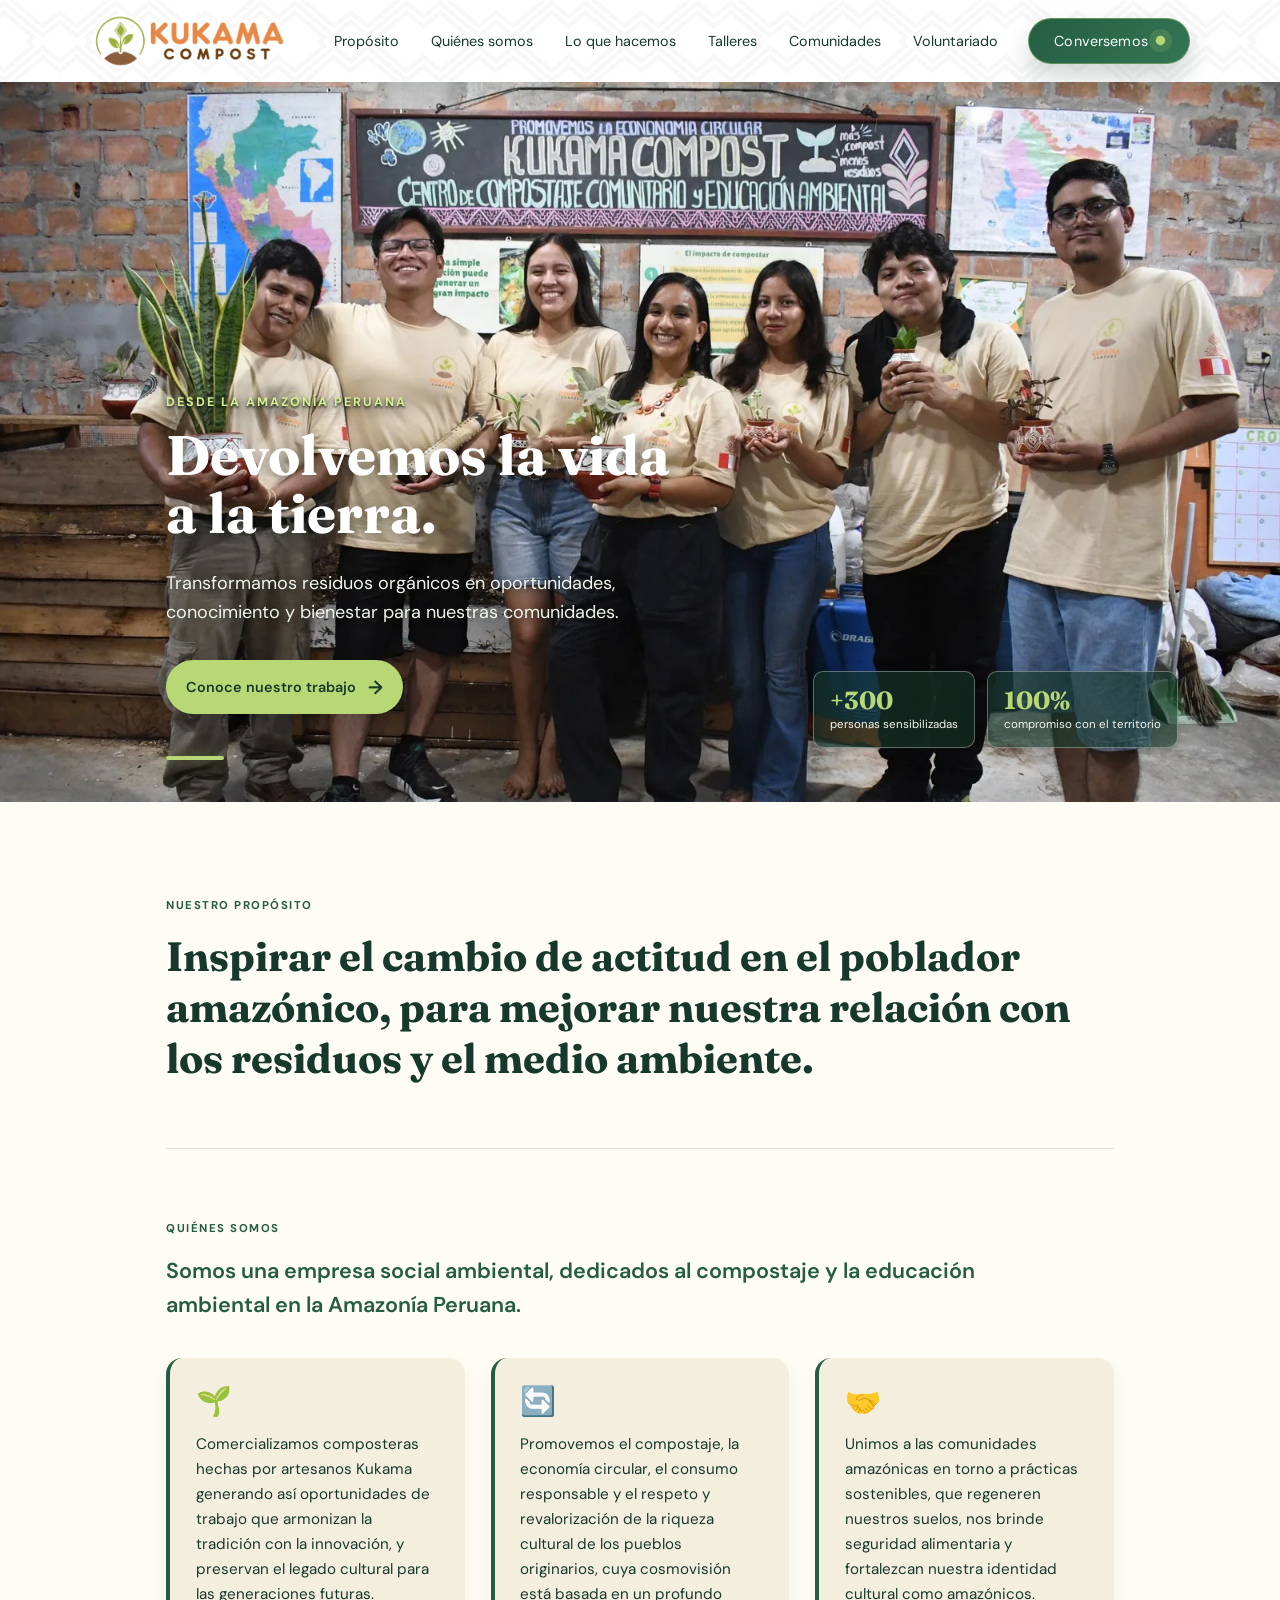
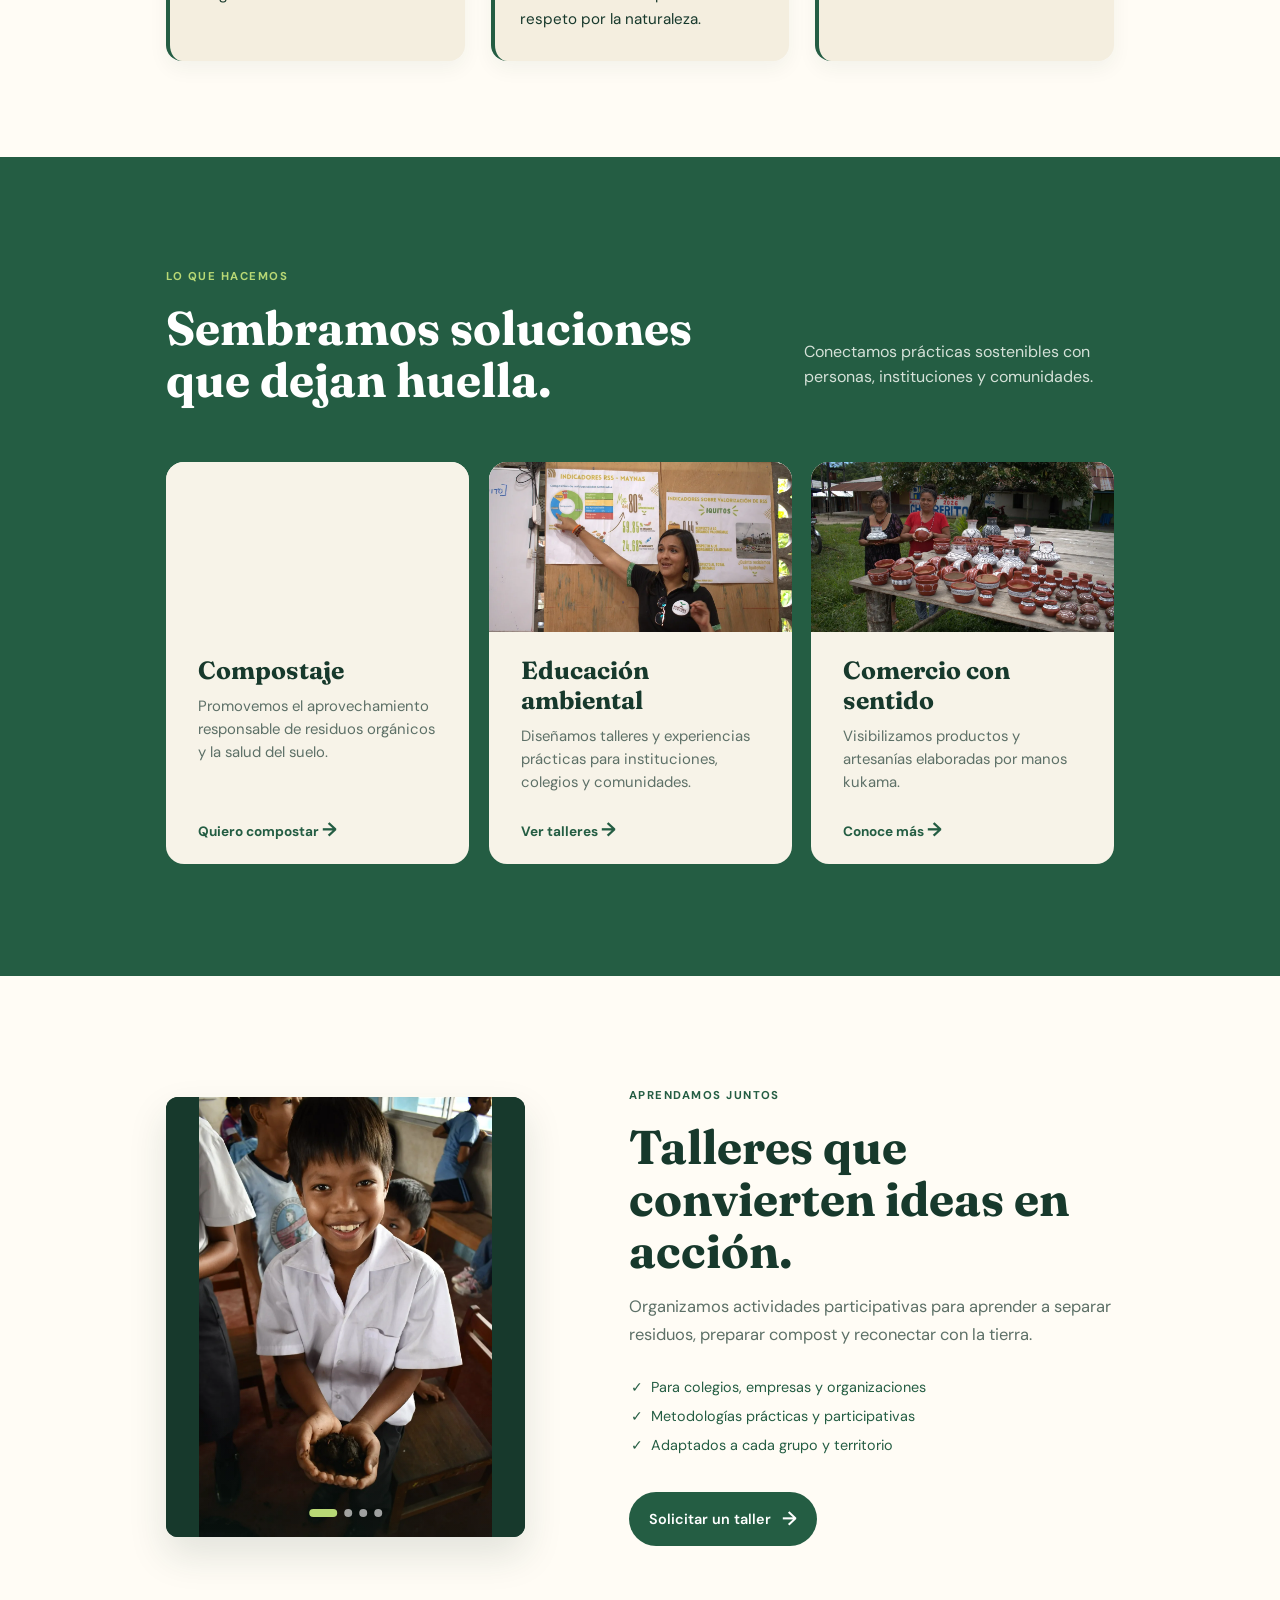
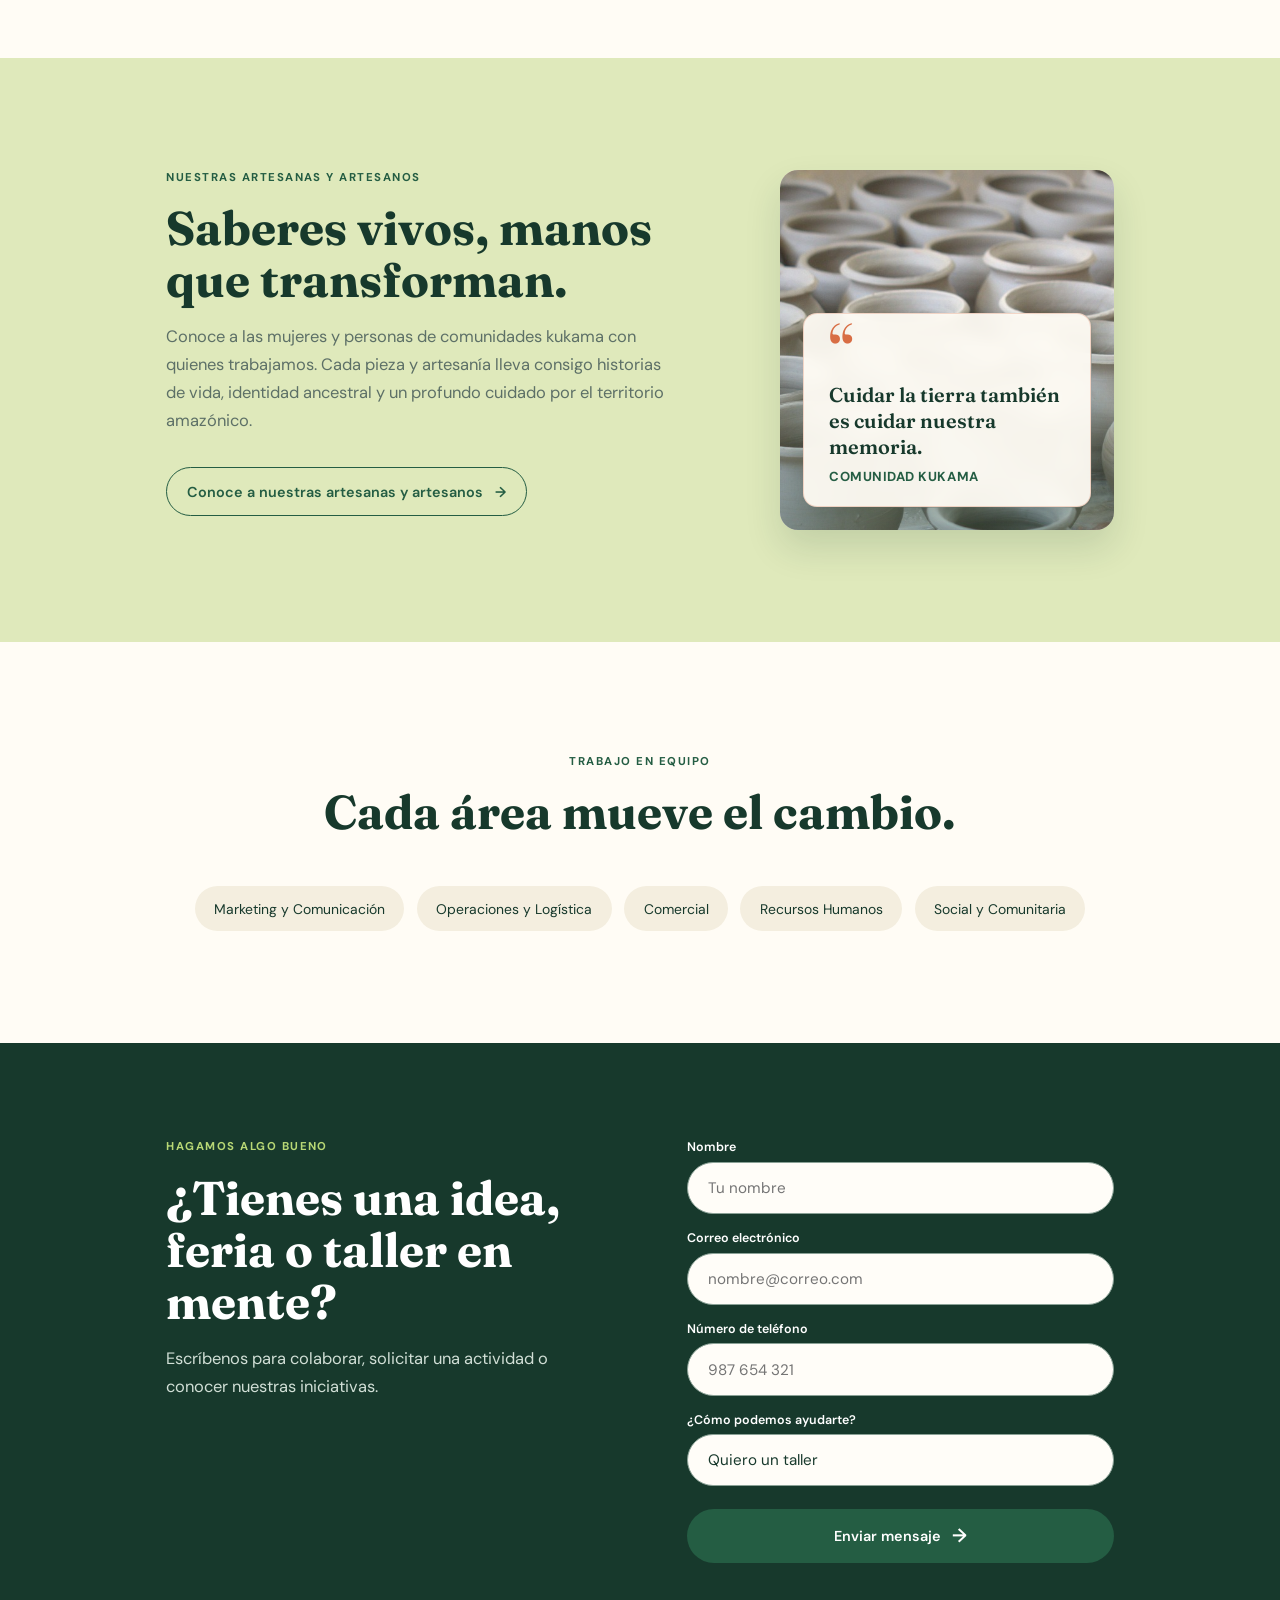
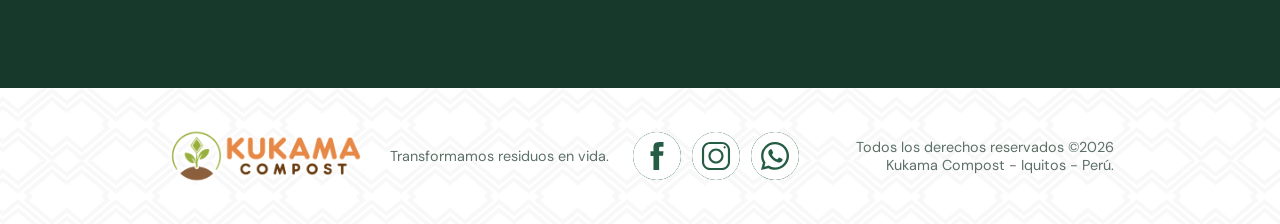
==== commit 7ed2939a: "Actualizar seccion Nuestro Proposito y anadir seccion Quienes Somos con pilares institucionales" ====
--- a/index.html
+++ b/index.html
@@ -9,12 +9,12 @@
     <link rel="preconnect" href="https://fonts.googleapis.com" />
     <link rel="preconnect" href="https://fonts.gstatic.com" crossorigin />
     <link href="https://fonts.googleapis.com/css2?family=DM+Sans:wght@400;500;600;700&family=Fraunces:opsz,wght@9..144,600;9..144,700&display=swap" rel="stylesheet" />
-    <link rel="stylesheet" href="assets/css/styles.css?v=20261012-3" />
-    <link rel="stylesheet" href="assets/css/interacciones.css?v=20261012-3" />
-    <link rel="stylesheet" href="assets/css/menu-interactivo.css?v=20261012-3" />
-    <link rel="stylesheet" href="assets/css/tarjetas.css?v=20261012-3" />
-    <link rel="stylesheet" href="assets/css/experiencia-interactiva.css?v=20261012-3" />
-    <link rel="stylesheet" href="assets/css/login.css?v=20261012-3" />
+    <link rel="stylesheet" href="assets/css/styles.css?v=20261012-4" />
+    <link rel="stylesheet" href="assets/css/interacciones.css?v=20261012-4" />
+    <link rel="stylesheet" href="assets/css/menu-interactivo.css?v=20261012-4" />
+    <link rel="stylesheet" href="assets/css/tarjetas.css?v=20261012-4" />
+    <link rel="stylesheet" href="assets/css/experiencia-interactiva.css?v=20261012-4" />
+    <link rel="stylesheet" href="assets/css/login.css?v=20261012-4" />
   </head>
   <body>
     <header class="site-header" id="inicio">
@@ -23,7 +23,7 @@
       </a>
       <button class="menu-button" aria-label="Abrir menú" aria-expanded="false" aria-controls="main-navigation">☰</button>
       <nav class="main-nav" id="main-navigation" aria-label="Navegación principal">
-        <a href="#proposito">Propósito</a><a href="#hacemos">Lo que hacemos</a><a href="#talleres">Talleres</a><a href="#comunidades">Comunidades</a><a href="voluntariado.html">Voluntariado</a><a class="nav-action" href="#contacto">Conversemos</a><button class="login-link" type="button" aria-label="Iniciar sesión" hidden style="display:none"><span aria-hidden="true">👤</span></button>
+        <a href="#proposito">Propósito</a><a href="#quienes-somos">Quiénes somos</a><a href="#hacemos">Lo que hacemos</a><a href="#talleres">Talleres</a><a href="#comunidades">Comunidades</a><a href="voluntariado.html">Voluntariado</a><a class="nav-action" href="#contacto">Conversemos</a><button class="login-link" type="button" aria-label="Iniciar sesión" hidden style="display:none"><span aria-hidden="true">👤</span></button>
       </nav>
     </header>
 
@@ -40,8 +40,31 @@
       </section>
 
       <section class="intro section reveal" id="proposito">
-        <p class="eyebrow">Nuestro propósito</p>
-        <div class="intro-grid"><h2>Una Amazonía que aprovecha, aprende y florece.</h2><p>En Kukama Compost creemos que el cambio empieza con una cáscara, una conversación y el respeto por los saberes de quienes cuidan la Amazonía. Unimos acción ambiental, educación y economía comunitaria.</p></div>
+        <div class="intro-block">
+          <p class="eyebrow">Nuestro propósito</p>
+          <h2>Inspirar el cambio de actitud en el poblador amazónico, para mejorar nuestra relación con los residuos y el medio ambiente.</h2>
+        </div>
+
+        <div class="about-block" id="quienes-somos">
+          <p class="eyebrow">Quiénes somos</p>
+          <div class="about-grid">
+            <p class="lead-about">Somos una empresa social ambiental, dedicados al compostaje y la educación ambiental en la Amazonía Peruana.</p>
+            <div class="about-pillars">
+              <div class="about-card">
+                <span class="about-icon">🌱</span>
+                <p>Comercializamos composteras hechas por artesanos Kukama generando así oportunidades de trabajo que armonizan la tradición con la innovación, y preservan el legado cultural para las generaciones futuras.</p>
+              </div>
+              <div class="about-card">
+                <span class="about-icon">🔄</span>
+                <p>Promovemos el compostaje, la economía circular, el consumo responsable y el respeto y revalorización de la riqueza cultural de los pueblos originarios, cuya cosmovisión está basada en un profundo respeto por la naturaleza.</p>
+              </div>
+              <div class="about-card">
+                <span class="about-icon">🤝</span>
+                <p>Unimos a las comunidades amazónicas en torno a prácticas sostenibles, que regeneren nuestros suelos, nos brinde seguridad alimentaria y fortalezcan nuestra identidad cultural como amazónicos.</p>
+              </div>
+            </div>
+          </div>
+        </div>
       </section>
 
       <section class="work section reveal" id="hacemos">
--- a/assets/css/styles.css
+++ b/assets/css/styles.css
@@ -90,3 +90,17 @@
 .community-photo-caption blockquote{font:600 1.25rem/1.3 Fraunces,serif;color:var(--ink);margin:0 0 .5rem;padding:0}
 .community-photo-caption p{font-size:.82rem;font-weight:700;letter-spacing:.04em;text-transform:uppercase;color:var(--green);margin:0}
 @media(max-width:800px){.community{align-items:center!important}.community-photo-card{min-height:320px;height:auto}.community-photo-caption{margin:1rem;padding:1.2rem 1.3rem}}
+
+/* Estructura para Nuestro Propósito y Quiénes Somos */
+.intro{background:var(--cream);padding:6rem 13vw}
+.intro-block{margin-bottom:4.5rem;padding-bottom:4rem;border-bottom:1px solid #dce4dc}
+.intro-block h2{font-size:clamp(1.9rem,3.2vw,3rem);line-height:1.25;color:var(--ink);max-width:980px;margin:0}
+.about-block{display:flex;flex-direction:column}
+.about-grid{display:flex;flex-direction:column;gap:2.2rem}
+.lead-about{font-size:1.35rem;line-height:1.6;color:var(--green);font-weight:600;max-width:860px;margin:0}
+.about-pillars{display:grid;grid-template-columns:repeat(3,1fr);gap:1.6rem}
+.about-card{background:var(--sand);padding:1.8rem 1.6rem;border-radius:16px;border-left:4px solid var(--green);display:flex;flex-direction:column;gap:1rem;box-shadow:0 8px 20px rgba(23,57,44,.05);transition:transform .25s ease,box-shadow .25s ease}
+.about-card:hover{transform:translateY(-4px);box-shadow:0 14px 28px rgba(23,57,44,.1)}
+.about-card .about-icon{font-size:1.8rem;line-height:1}
+.about-card p{font-size:.95rem;line-height:1.65;color:var(--ink);margin:0}
+@media(max-width:900px){.about-pillars{grid-template-columns:1fr}.intro{padding:4.5rem 8vw}.intro-block{margin-bottom:3rem;padding-bottom:2.5rem}}
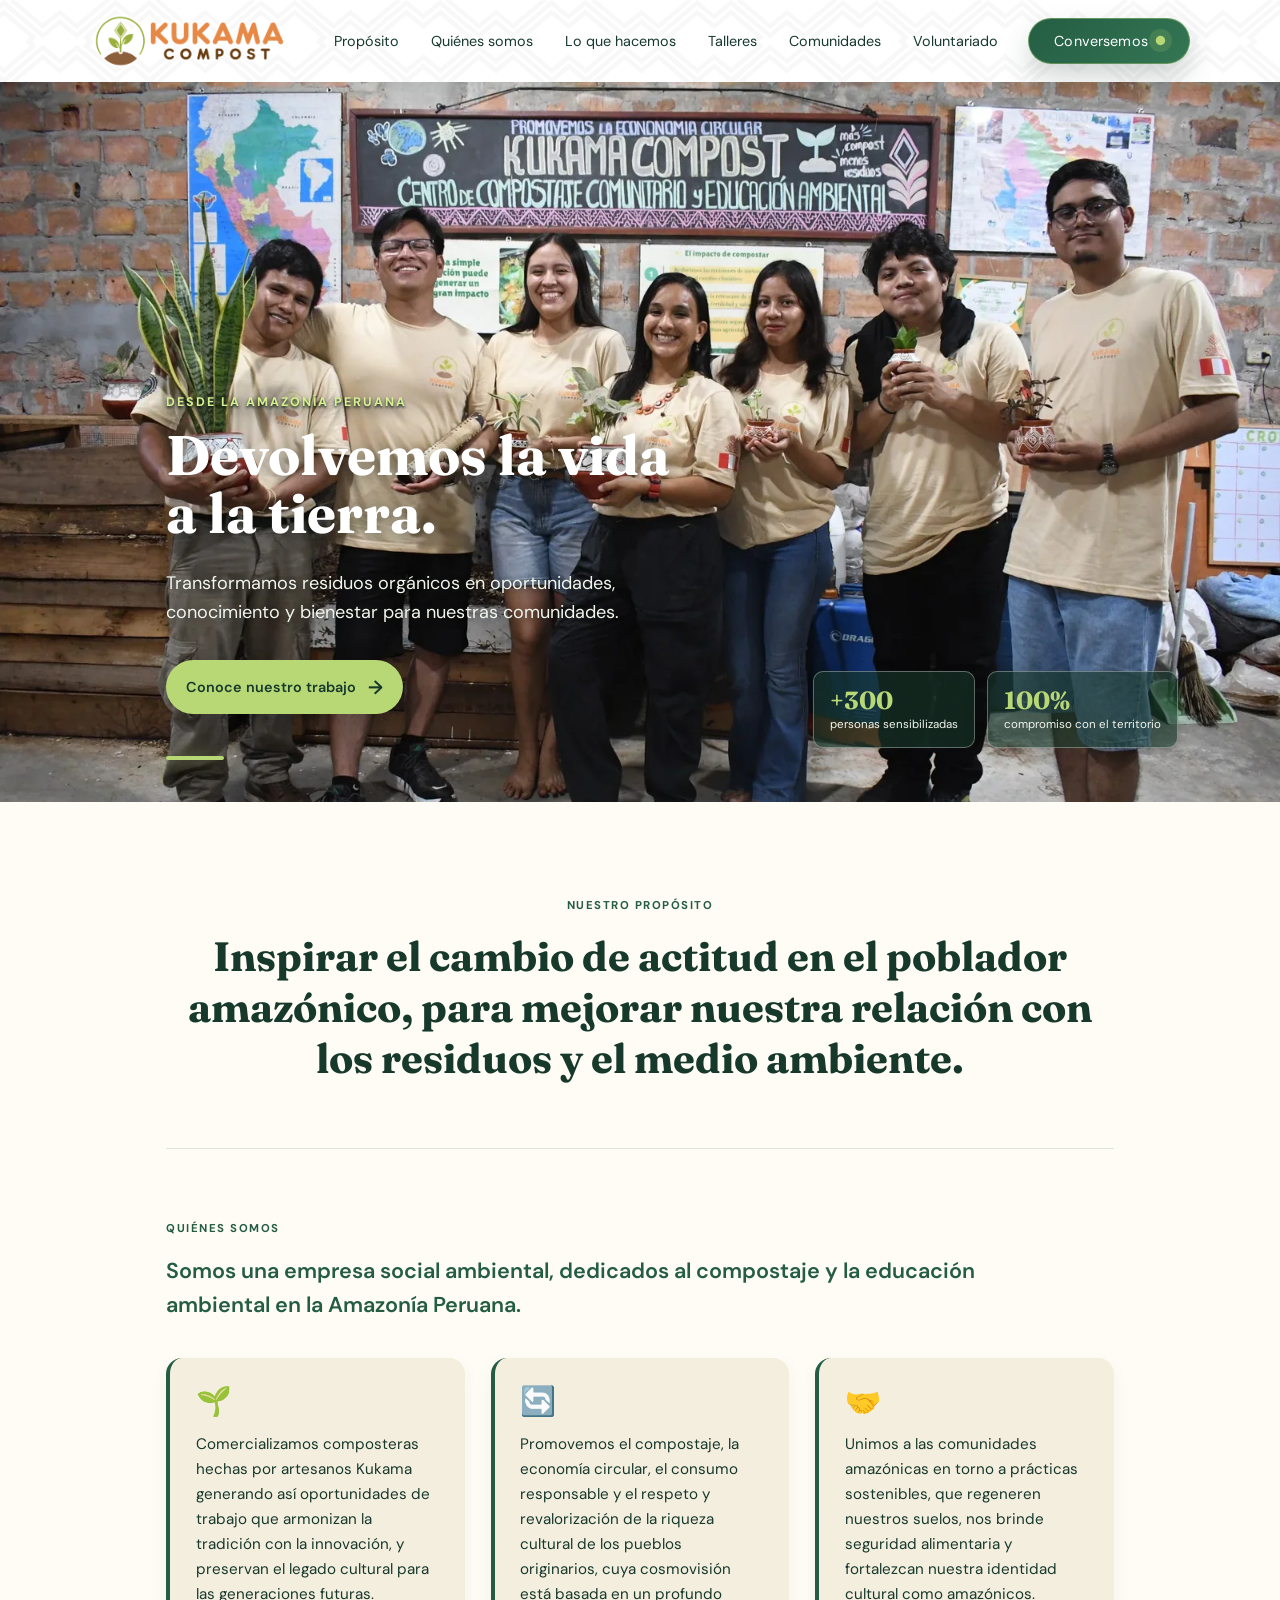
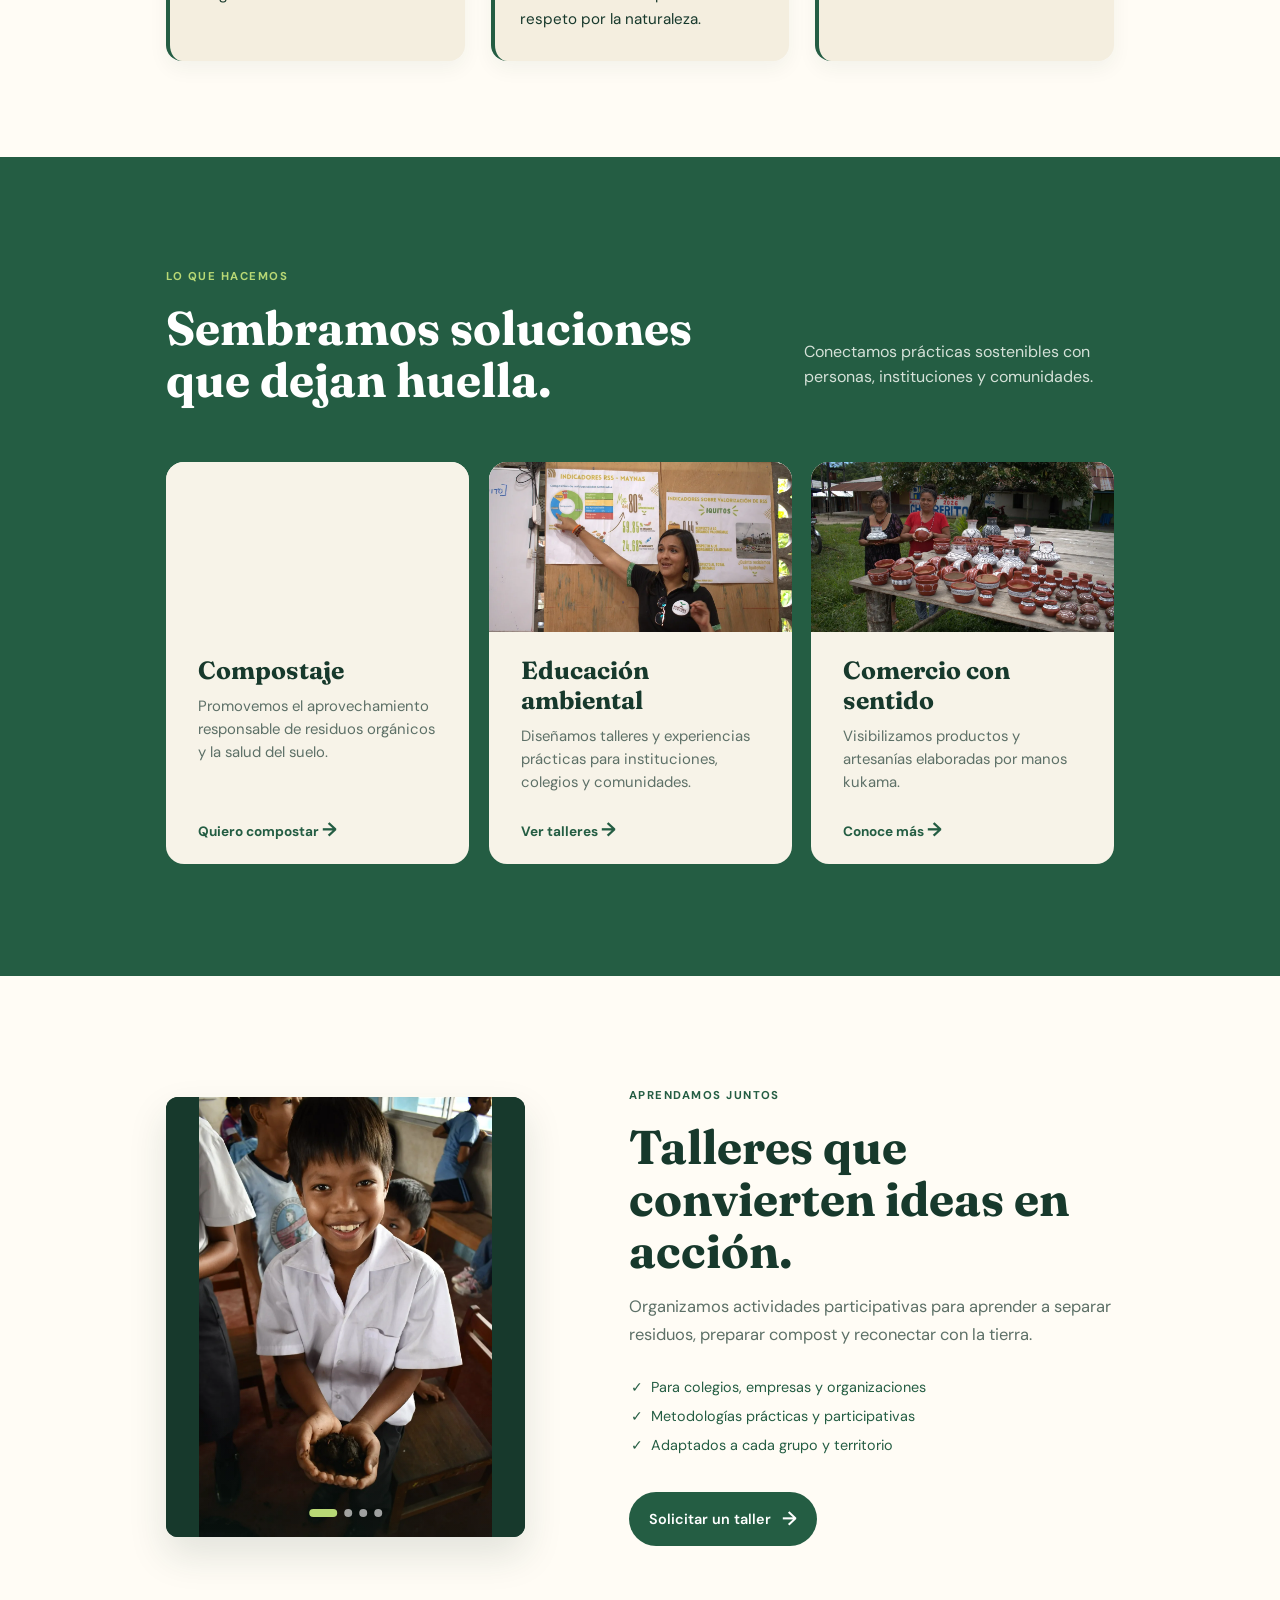
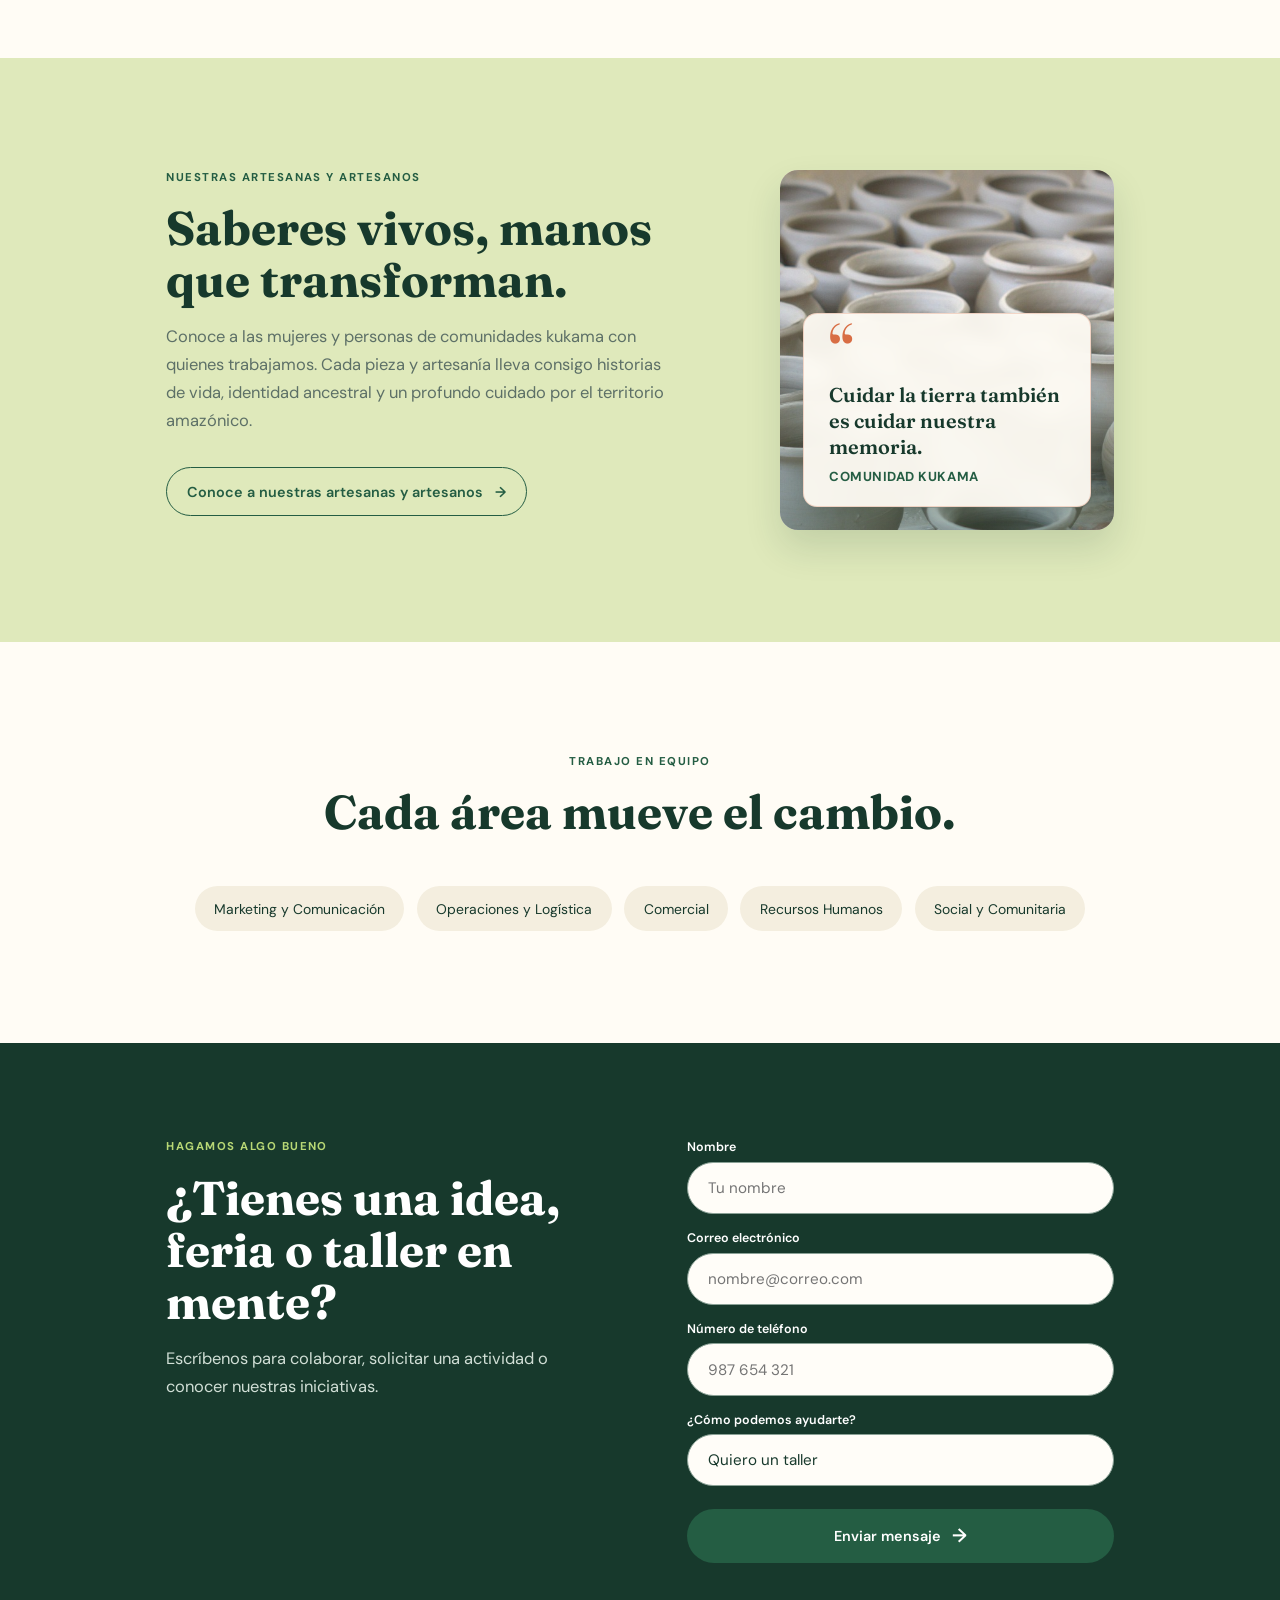
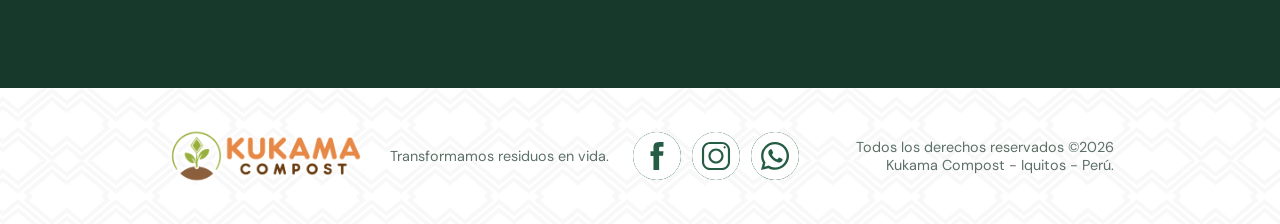
==== commit 41300ffe: "Centrar el texto y subtitulo de la seccion Nuestro Proposito" ====
--- a/index.html
+++ b/index.html
@@ -9,12 +9,12 @@
     <link rel="preconnect" href="https://fonts.googleapis.com" />
     <link rel="preconnect" href="https://fonts.gstatic.com" crossorigin />
     <link href="https://fonts.googleapis.com/css2?family=DM+Sans:wght@400;500;600;700&family=Fraunces:opsz,wght@9..144,600;9..144,700&display=swap" rel="stylesheet" />
-    <link rel="stylesheet" href="assets/css/styles.css?v=20261012-4" />
-    <link rel="stylesheet" href="assets/css/interacciones.css?v=20261012-4" />
-    <link rel="stylesheet" href="assets/css/menu-interactivo.css?v=20261012-4" />
-    <link rel="stylesheet" href="assets/css/tarjetas.css?v=20261012-4" />
-    <link rel="stylesheet" href="assets/css/experiencia-interactiva.css?v=20261012-4" />
-    <link rel="stylesheet" href="assets/css/login.css?v=20261012-4" />
+    <link rel="stylesheet" href="assets/css/styles.css?v=20261012-5" />
+    <link rel="stylesheet" href="assets/css/interacciones.css?v=20261012-5" />
+    <link rel="stylesheet" href="assets/css/menu-interactivo.css?v=20261012-5" />
+    <link rel="stylesheet" href="assets/css/tarjetas.css?v=20261012-5" />
+    <link rel="stylesheet" href="assets/css/experiencia-interactiva.css?v=20261012-5" />
+    <link rel="stylesheet" href="assets/css/login.css?v=20261012-5" />
   </head>
   <body>
     <header class="site-header" id="inicio">
--- a/assets/css/styles.css
+++ b/assets/css/styles.css
@@ -93,8 +93,9 @@
 
 /* Estructura para Nuestro Propósito y Quiénes Somos */
 .intro{background:var(--cream);padding:6rem 13vw}
-.intro-block{margin-bottom:4.5rem;padding-bottom:4rem;border-bottom:1px solid #dce4dc}
-.intro-block h2{font-size:clamp(1.9rem,3.2vw,3rem);line-height:1.25;color:var(--ink);max-width:980px;margin:0}
+.intro-block{margin-bottom:4.5rem;padding-bottom:4rem;border-bottom:1px solid #dce4dc;text-align:center}
+.intro-block .eyebrow{margin-left:auto;margin-right:auto}
+.intro-block h2{font-size:clamp(1.9rem,3.2vw,3rem);line-height:1.25;color:var(--ink);max-width:980px;margin:0 auto}
 .about-block{display:flex;flex-direction:column}
 .about-grid{display:flex;flex-direction:column;gap:2.2rem}
 .lead-about{font-size:1.35rem;line-height:1.6;color:var(--green);font-weight:600;max-width:860px;margin:0}
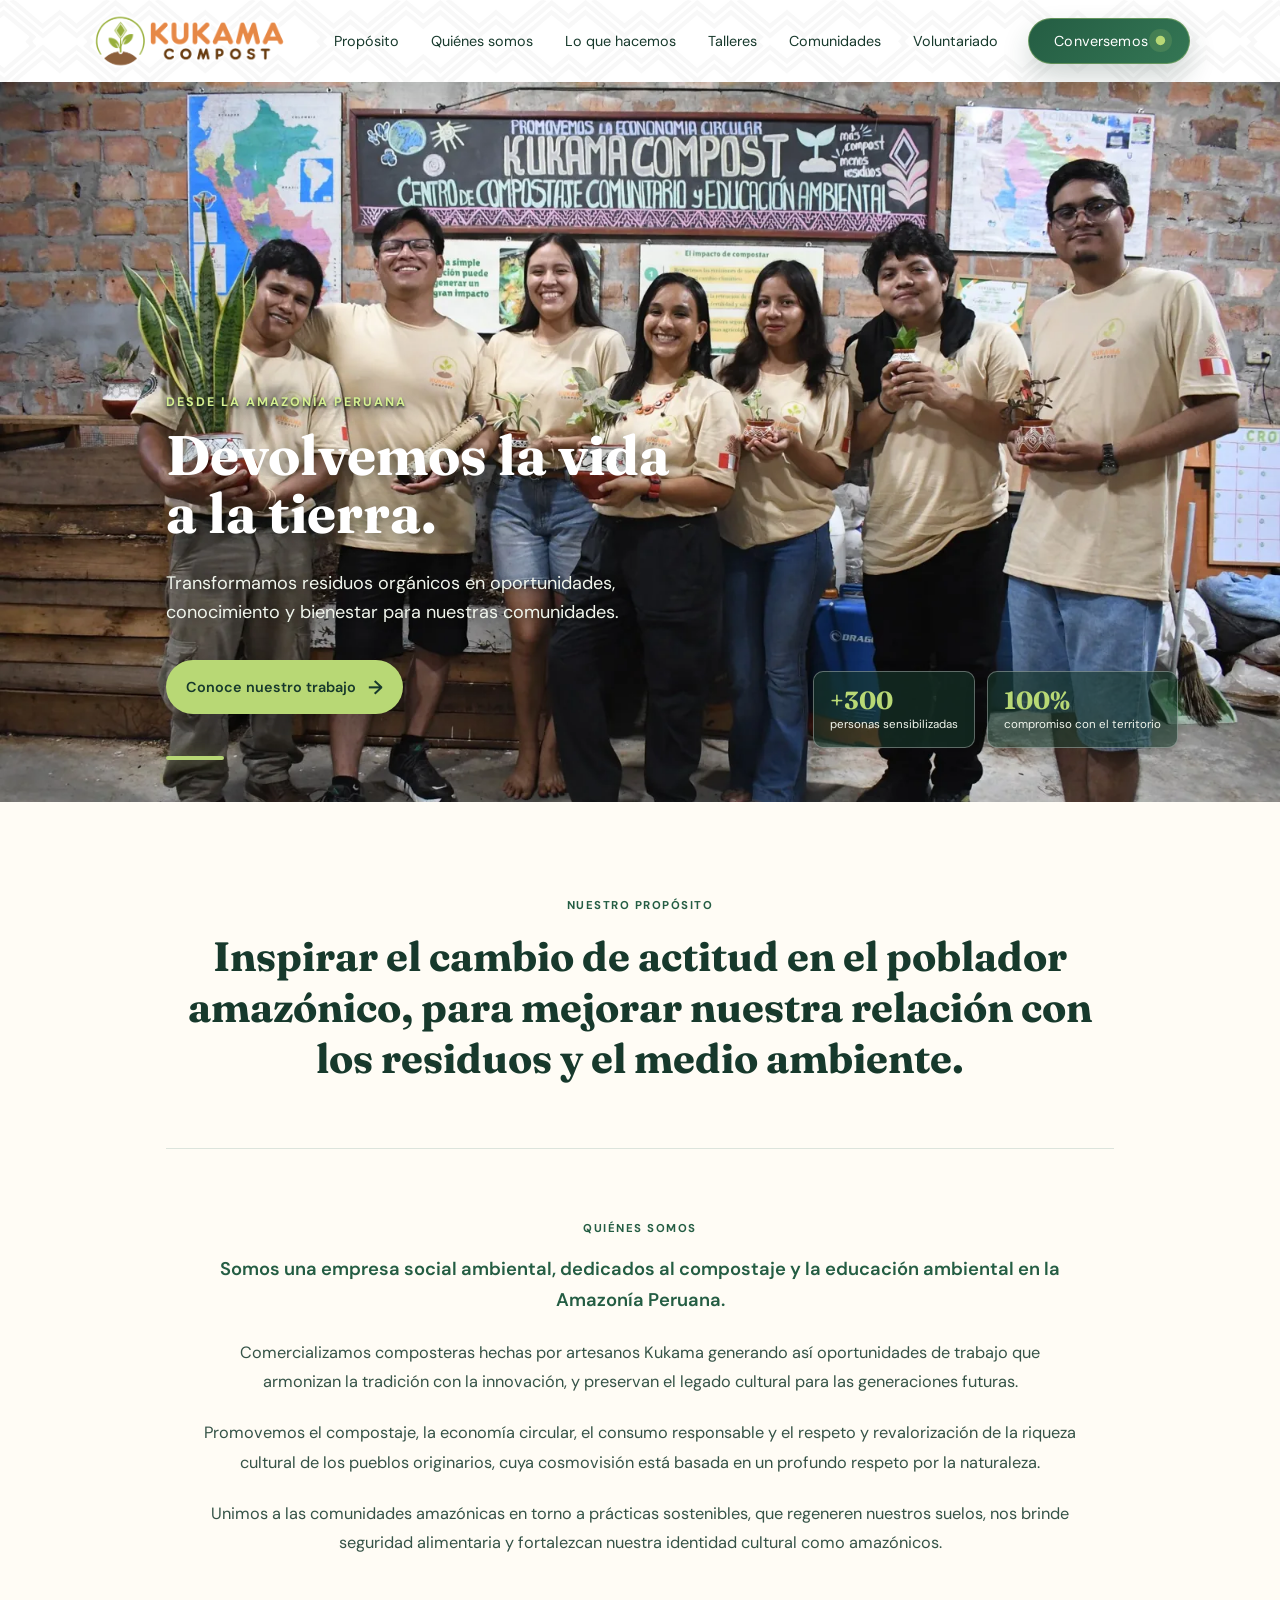
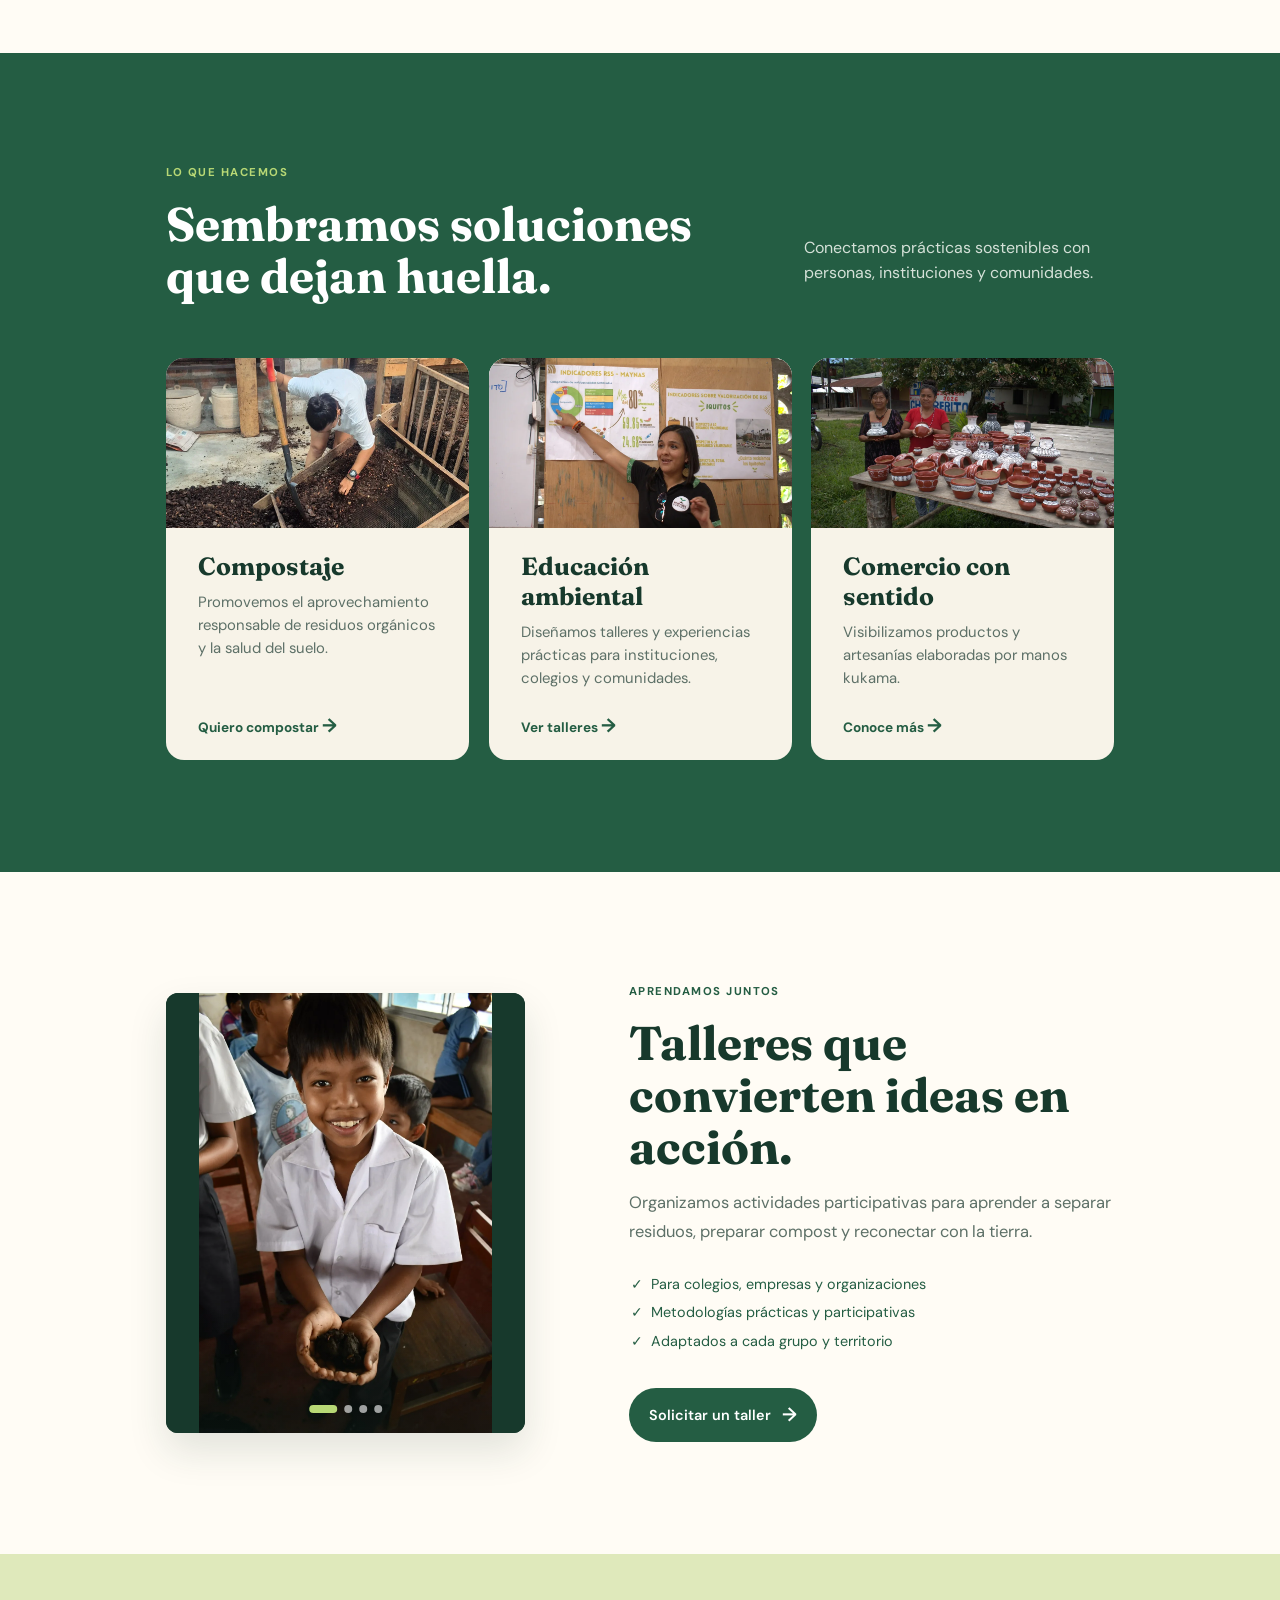
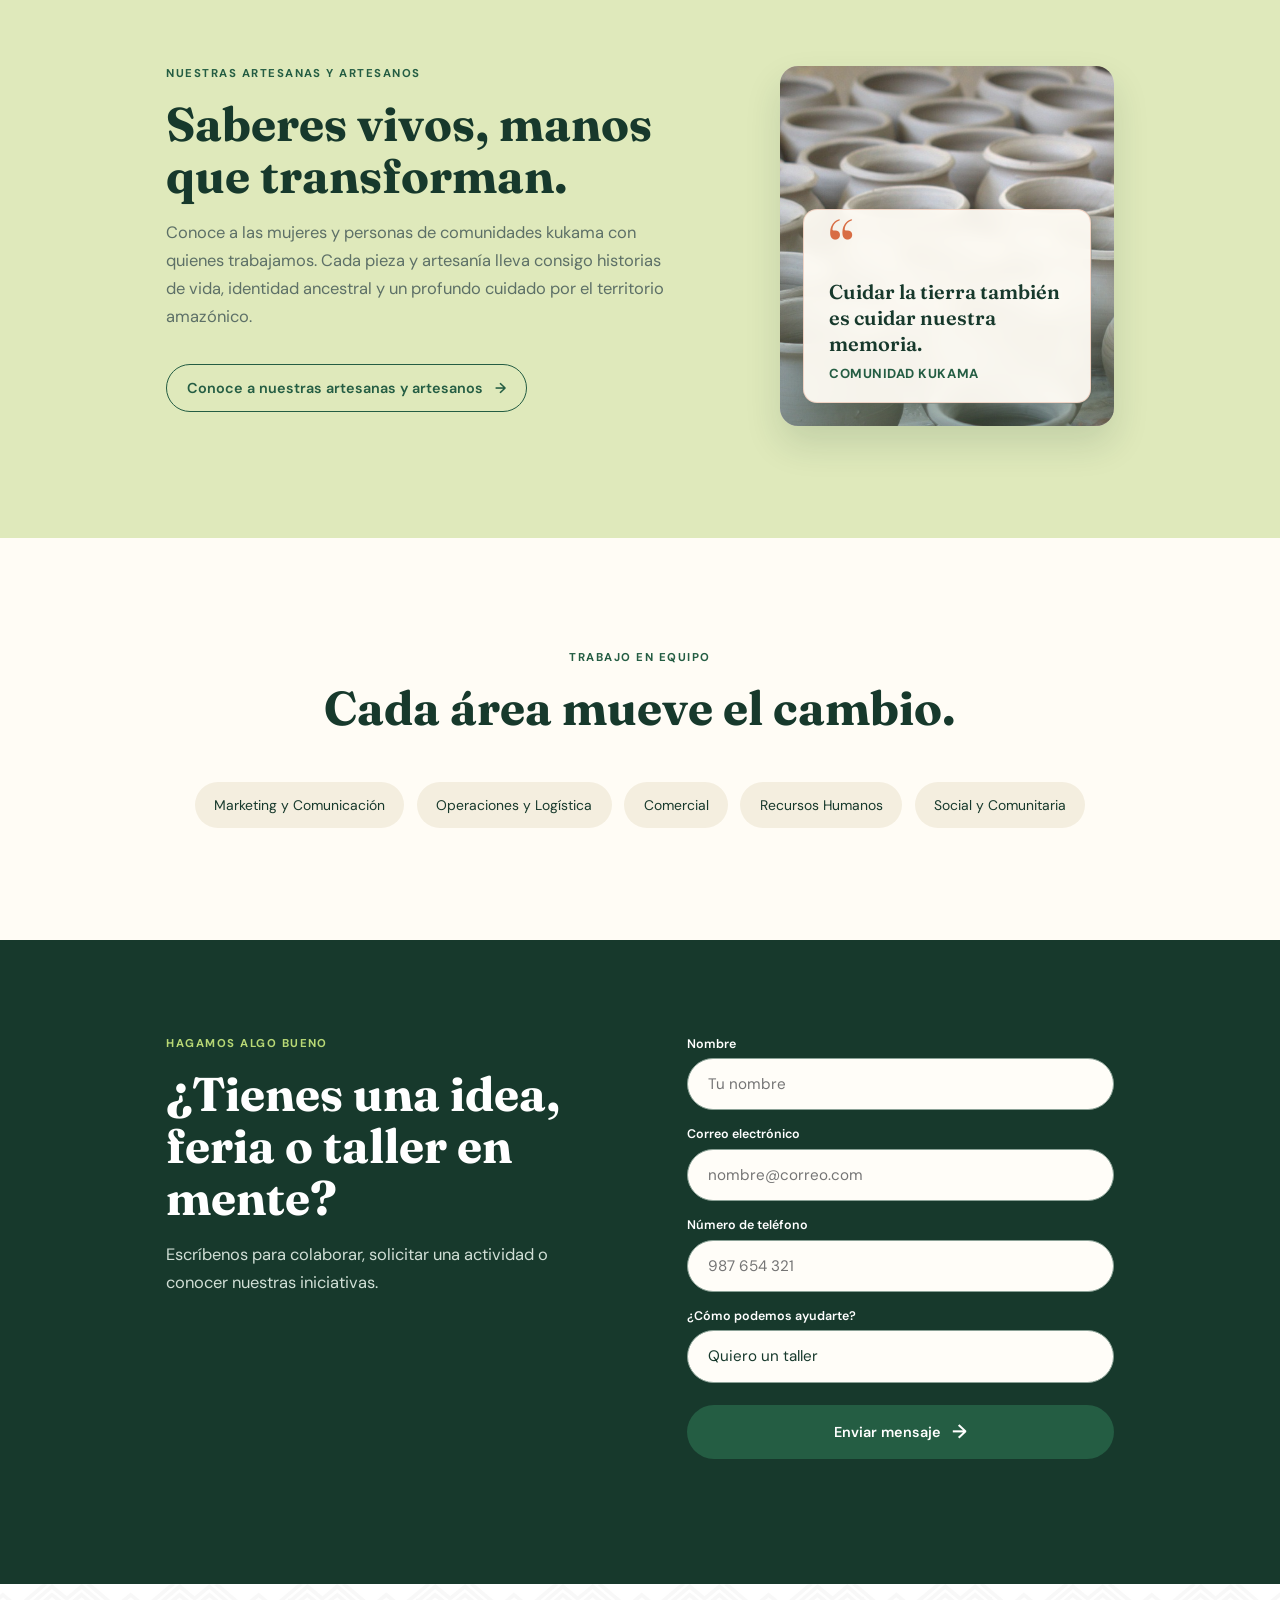
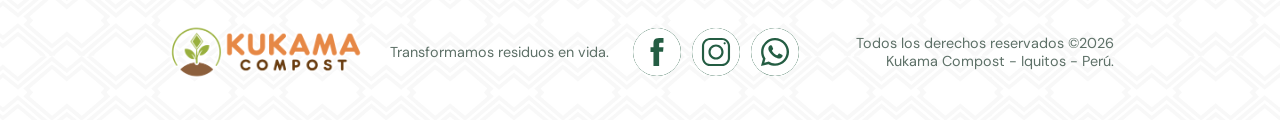
==== commit ed59c6c0: "Redisenar Quienes Somos a texto centrado limpio sin cuadros ni letras grandes" ====
--- a/index.html
+++ b/index.html
@@ -9,12 +9,12 @@
     <link rel="preconnect" href="https://fonts.googleapis.com" />
     <link rel="preconnect" href="https://fonts.gstatic.com" crossorigin />
     <link href="https://fonts.googleapis.com/css2?family=DM+Sans:wght@400;500;600;700&family=Fraunces:opsz,wght@9..144,600;9..144,700&display=swap" rel="stylesheet" />
-    <link rel="stylesheet" href="assets/css/styles.css?v=20261012-5" />
-    <link rel="stylesheet" href="assets/css/interacciones.css?v=20261012-5" />
-    <link rel="stylesheet" href="assets/css/menu-interactivo.css?v=20261012-5" />
-    <link rel="stylesheet" href="assets/css/tarjetas.css?v=20261012-5" />
-    <link rel="stylesheet" href="assets/css/experiencia-interactiva.css?v=20261012-5" />
-    <link rel="stylesheet" href="assets/css/login.css?v=20261012-5" />
+    <link rel="stylesheet" href="assets/css/styles.css?v=20261012-6" />
+    <link rel="stylesheet" href="assets/css/interacciones.css?v=20261012-6" />
+    <link rel="stylesheet" href="assets/css/menu-interactivo.css?v=20261012-6" />
+    <link rel="stylesheet" href="assets/css/tarjetas.css?v=20261012-6" />
+    <link rel="stylesheet" href="assets/css/experiencia-interactiva.css?v=20261012-6" />
+    <link rel="stylesheet" href="assets/css/login.css?v=20261012-6" />
   </head>
   <body>
     <header class="site-header" id="inicio">
@@ -47,22 +47,11 @@
 
         <div class="about-block" id="quienes-somos">
           <p class="eyebrow">Quiénes somos</p>
-          <div class="about-grid">
-            <p class="lead-about">Somos una empresa social ambiental, dedicados al compostaje y la educación ambiental en la Amazonía Peruana.</p>
-            <div class="about-pillars">
-              <div class="about-card">
-                <span class="about-icon">🌱</span>
-                <p>Comercializamos composteras hechas por artesanos Kukama generando así oportunidades de trabajo que armonizan la tradición con la innovación, y preservan el legado cultural para las generaciones futuras.</p>
-              </div>
-              <div class="about-card">
-                <span class="about-icon">🔄</span>
-                <p>Promovemos el compostaje, la economía circular, el consumo responsable y el respeto y revalorización de la riqueza cultural de los pueblos originarios, cuya cosmovisión está basada en un profundo respeto por la naturaleza.</p>
-              </div>
-              <div class="about-card">
-                <span class="about-icon">🤝</span>
-                <p>Unimos a las comunidades amazónicas en torno a prácticas sostenibles, que regeneren nuestros suelos, nos brinde seguridad alimentaria y fortalezcan nuestra identidad cultural como amazónicos.</p>
-              </div>
-            </div>
+          <div class="about-content">
+            <p class="about-highlight">Somos una empresa social ambiental, dedicados al compostaje y la educación ambiental en la Amazonía Peruana.</p>
+            <p>Comercializamos composteras hechas por artesanos Kukama generando así oportunidades de trabajo que armonizan la tradición con la innovación, y preservan el legado cultural para las generaciones futuras.</p>
+            <p>Promovemos el compostaje, la economía circular, el consumo responsable y el respeto y revalorización de la riqueza cultural de los pueblos originarios, cuya cosmovisión está basada en un profundo respeto por la naturaleza.</p>
+            <p>Unimos a las comunidades amazónicas en torno a prácticas sostenibles, que regeneren nuestros suelos, nos brinde seguridad alimentaria y fortalezcan nuestra identidad cultural como amazónicos.</p>
           </div>
         </div>
       </section>
--- a/assets/css/styles.css
+++ b/assets/css/styles.css
@@ -96,12 +96,9 @@
 .intro-block{margin-bottom:4.5rem;padding-bottom:4rem;border-bottom:1px solid #dce4dc;text-align:center}
 .intro-block .eyebrow{margin-left:auto;margin-right:auto}
 .intro-block h2{font-size:clamp(1.9rem,3.2vw,3rem);line-height:1.25;color:var(--ink);max-width:980px;margin:0 auto}
-.about-block{display:flex;flex-direction:column}
-.about-grid{display:flex;flex-direction:column;gap:2.2rem}
-.lead-about{font-size:1.35rem;line-height:1.6;color:var(--green);font-weight:600;max-width:860px;margin:0}
-.about-pillars{display:grid;grid-template-columns:repeat(3,1fr);gap:1.6rem}
-.about-card{background:var(--sand);padding:1.8rem 1.6rem;border-radius:16px;border-left:4px solid var(--green);display:flex;flex-direction:column;gap:1rem;box-shadow:0 8px 20px rgba(23,57,44,.05);transition:transform .25s ease,box-shadow .25s ease}
-.about-card:hover{transform:translateY(-4px);box-shadow:0 14px 28px rgba(23,57,44,.1)}
-.about-card .about-icon{font-size:1.8rem;line-height:1}
-.about-card p{font-size:.95rem;line-height:1.65;color:var(--ink);margin:0}
-@media(max-width:900px){.about-pillars{grid-template-columns:1fr}.intro{padding:4.5rem 8vw}.intro-block{margin-bottom:3rem;padding-bottom:2.5rem}}
+.about-block{display:flex;flex-direction:column;align-items:center;text-align:center}
+.about-block .eyebrow{margin-left:auto;margin-right:auto}
+.about-content{max-width:880px;display:flex;flex-direction:column;gap:1.35rem;margin:0 auto}
+.about-highlight{font-size:1.15rem;line-height:1.7;color:var(--green);font-weight:600;margin:0}
+.about-content p:not(.about-highlight){font-size:1.02rem;line-height:1.8;color:#355347;margin:0}
+@media(max-width:900px){.intro{padding:4.5rem 8vw}.intro-block{margin-bottom:3rem;padding-bottom:2.5rem}}
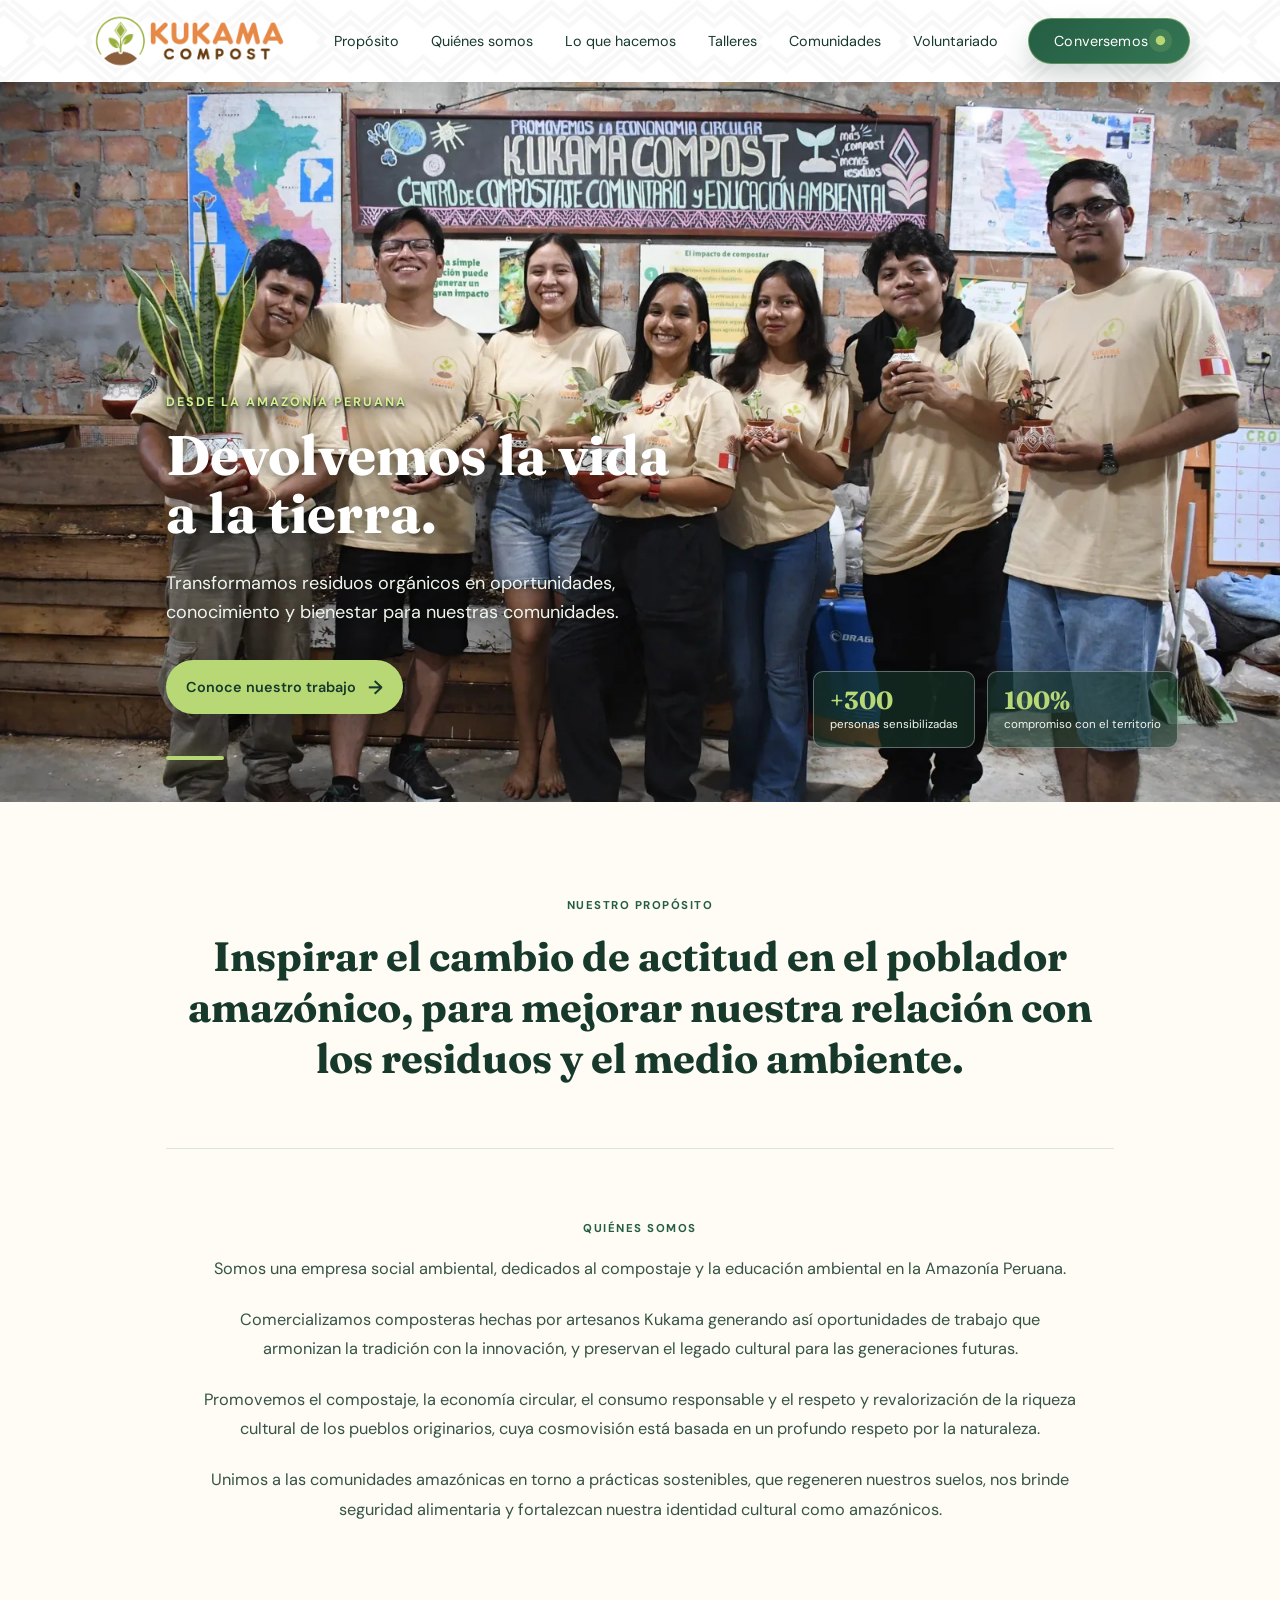
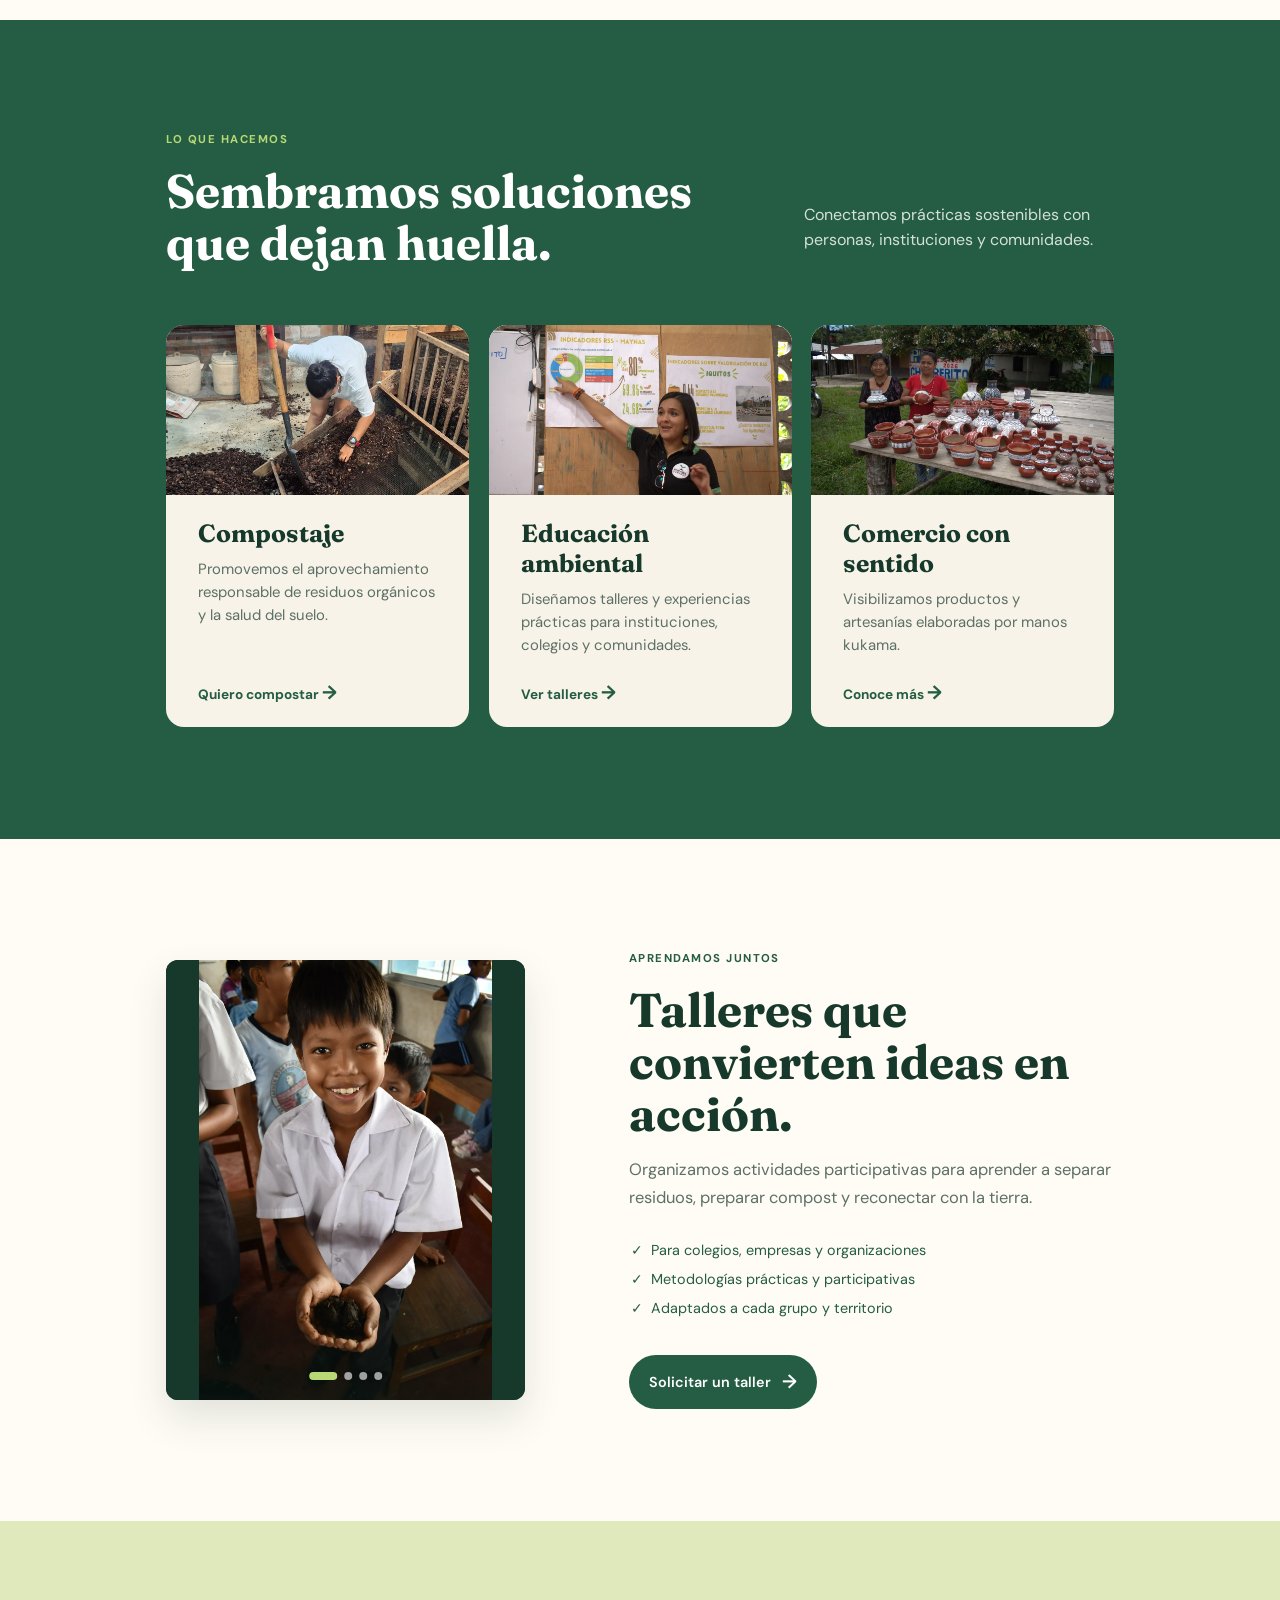
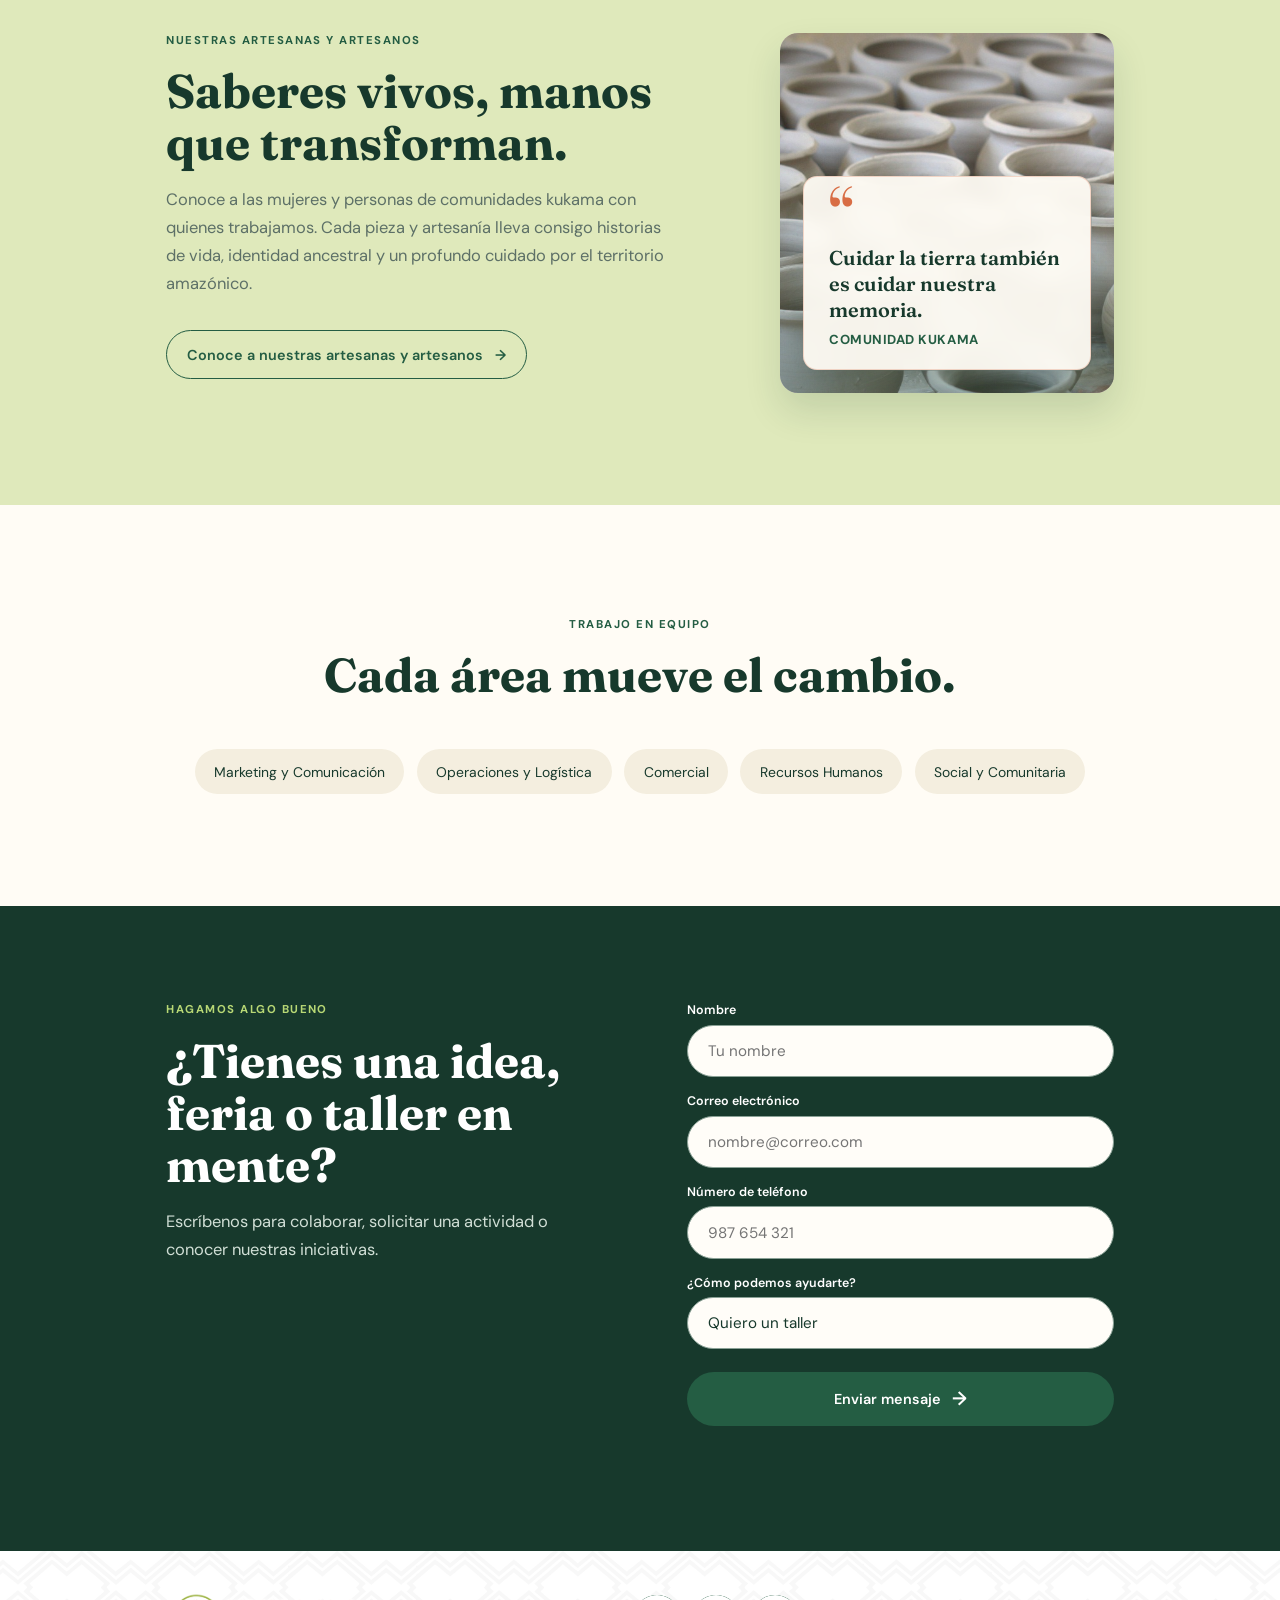
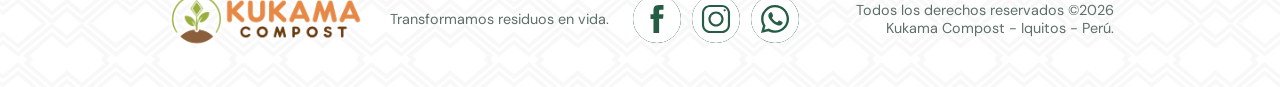
==== commit fe3e1948: "Igualar color y tamano del primer parrafo en Quienes Somos con el resto del texto" ====
--- a/index.html
+++ b/index.html
@@ -9,12 +9,12 @@
     <link rel="preconnect" href="https://fonts.googleapis.com" />
     <link rel="preconnect" href="https://fonts.gstatic.com" crossorigin />
     <link href="https://fonts.googleapis.com/css2?family=DM+Sans:wght@400;500;600;700&family=Fraunces:opsz,wght@9..144,600;9..144,700&display=swap" rel="stylesheet" />
-    <link rel="stylesheet" href="assets/css/styles.css?v=20261012-6" />
-    <link rel="stylesheet" href="assets/css/interacciones.css?v=20261012-6" />
-    <link rel="stylesheet" href="assets/css/menu-interactivo.css?v=20261012-6" />
-    <link rel="stylesheet" href="assets/css/tarjetas.css?v=20261012-6" />
-    <link rel="stylesheet" href="assets/css/experiencia-interactiva.css?v=20261012-6" />
-    <link rel="stylesheet" href="assets/css/login.css?v=20261012-6" />
+    <link rel="stylesheet" href="assets/css/styles.css?v=20261012-7" />
+    <link rel="stylesheet" href="assets/css/interacciones.css?v=20261012-7" />
+    <link rel="stylesheet" href="assets/css/menu-interactivo.css?v=20261012-7" />
+    <link rel="stylesheet" href="assets/css/tarjetas.css?v=20261012-7" />
+    <link rel="stylesheet" href="assets/css/experiencia-interactiva.css?v=20261012-7" />
+    <link rel="stylesheet" href="assets/css/login.css?v=20261012-7" />
   </head>
   <body>
     <header class="site-header" id="inicio">
@@ -48,7 +48,7 @@
         <div class="about-block" id="quienes-somos">
           <p class="eyebrow">Quiénes somos</p>
           <div class="about-content">
-            <p class="about-highlight">Somos una empresa social ambiental, dedicados al compostaje y la educación ambiental en la Amazonía Peruana.</p>
+            <p>Somos una empresa social ambiental, dedicados al compostaje y la educación ambiental en la Amazonía Peruana.</p>
             <p>Comercializamos composteras hechas por artesanos Kukama generando así oportunidades de trabajo que armonizan la tradición con la innovación, y preservan el legado cultural para las generaciones futuras.</p>
             <p>Promovemos el compostaje, la economía circular, el consumo responsable y el respeto y revalorización de la riqueza cultural de los pueblos originarios, cuya cosmovisión está basada en un profundo respeto por la naturaleza.</p>
             <p>Unimos a las comunidades amazónicas en torno a prácticas sostenibles, que regeneren nuestros suelos, nos brinde seguridad alimentaria y fortalezcan nuestra identidad cultural como amazónicos.</p>
--- a/assets/css/styles.css
+++ b/assets/css/styles.css
@@ -99,6 +99,5 @@
 .about-block{display:flex;flex-direction:column;align-items:center;text-align:center}
 .about-block .eyebrow{margin-left:auto;margin-right:auto}
 .about-content{max-width:880px;display:flex;flex-direction:column;gap:1.35rem;margin:0 auto}
-.about-highlight{font-size:1.15rem;line-height:1.7;color:var(--green);font-weight:600;margin:0}
-.about-content p:not(.about-highlight){font-size:1.02rem;line-height:1.8;color:#355347;margin:0}
+.about-content p{font-size:1.02rem;line-height:1.8;color:#355347;margin:0}
 @media(max-width:900px){.intro{padding:4.5rem 8vw}.intro-block{margin-bottom:3rem;padding-bottom:2.5rem}}
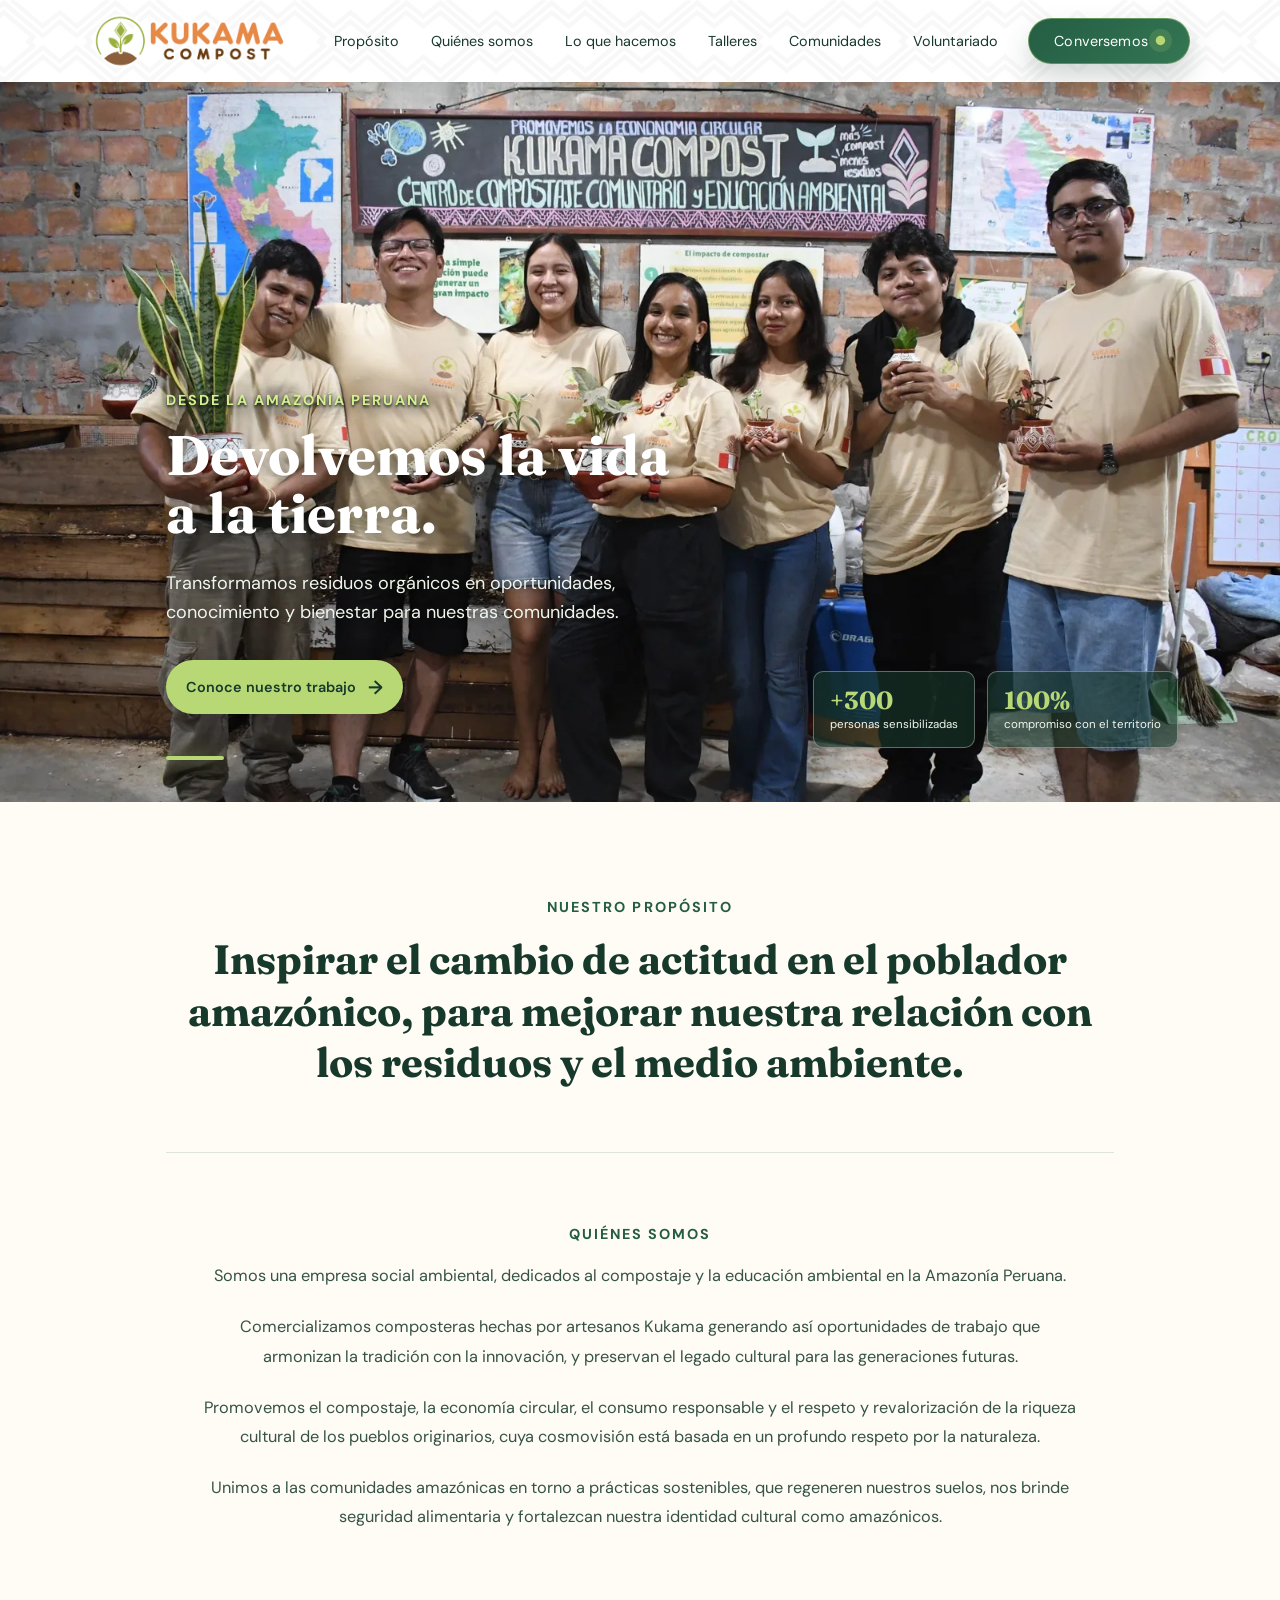
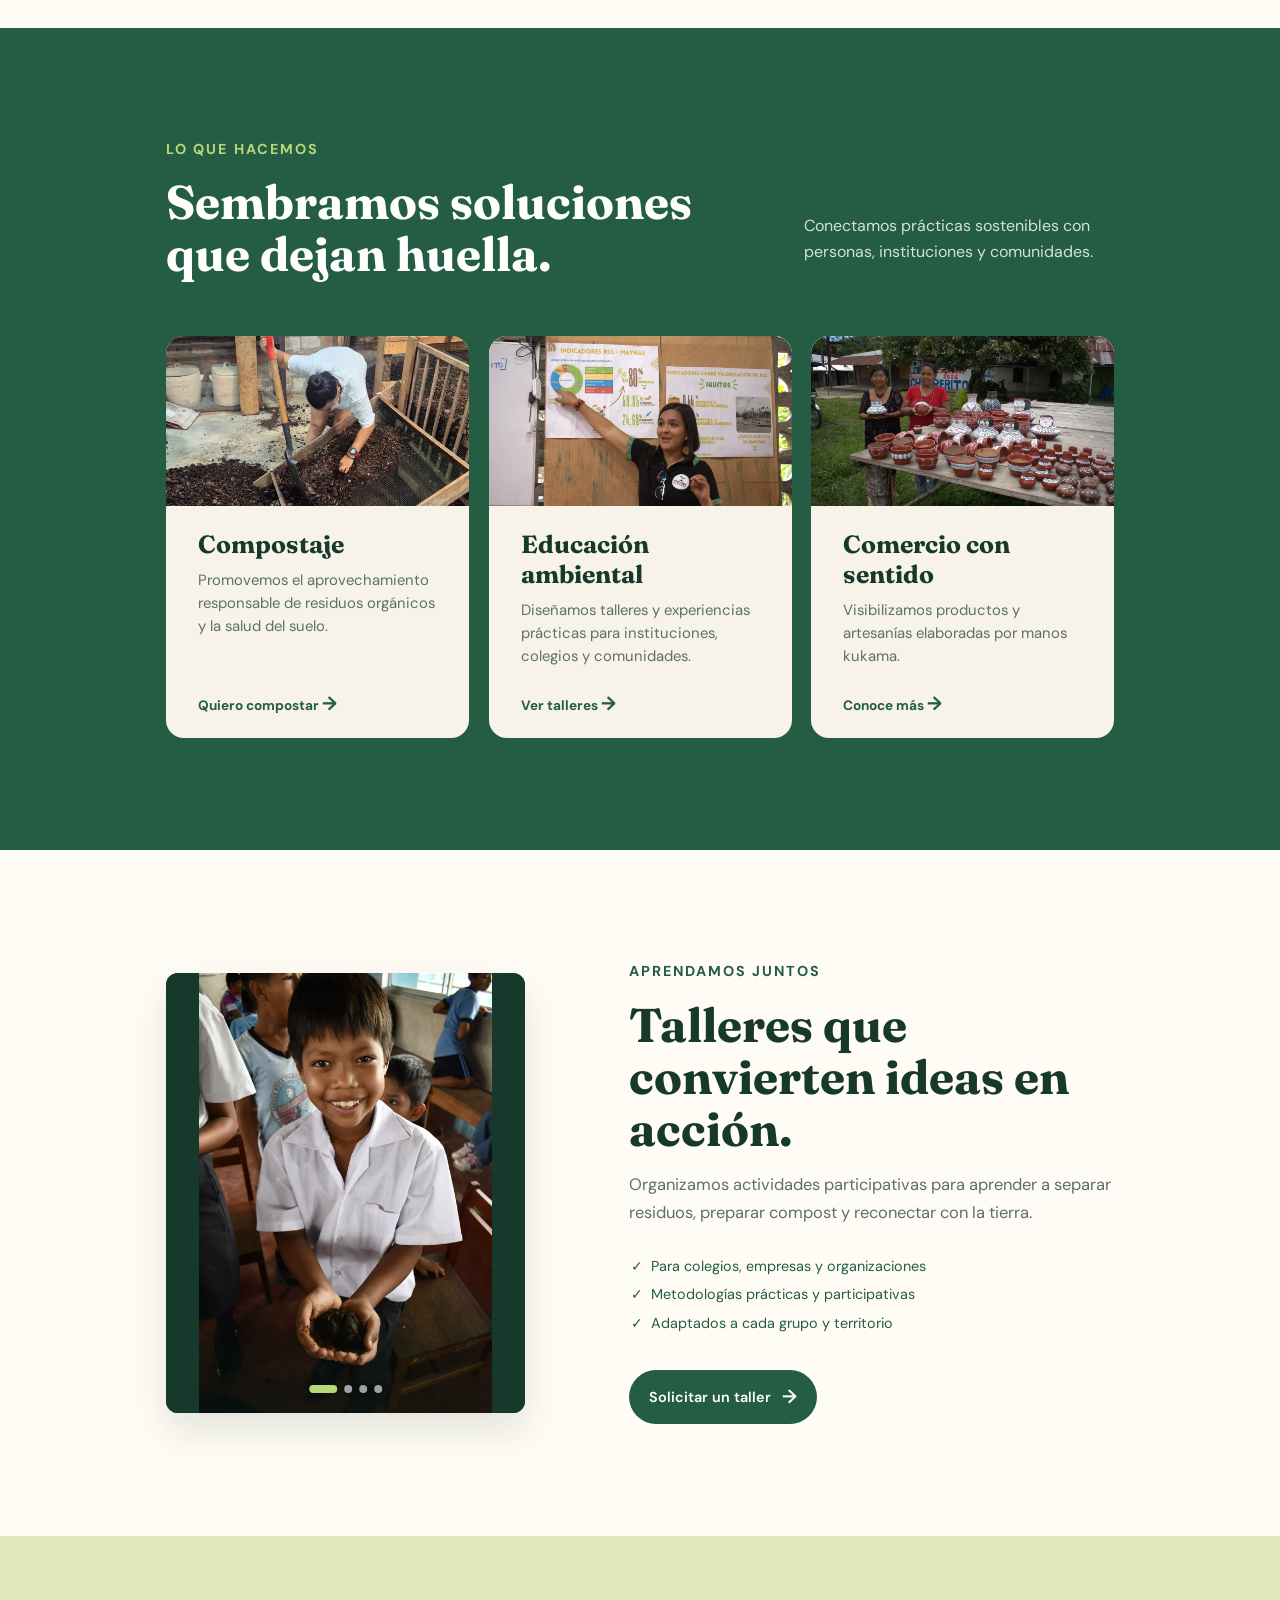
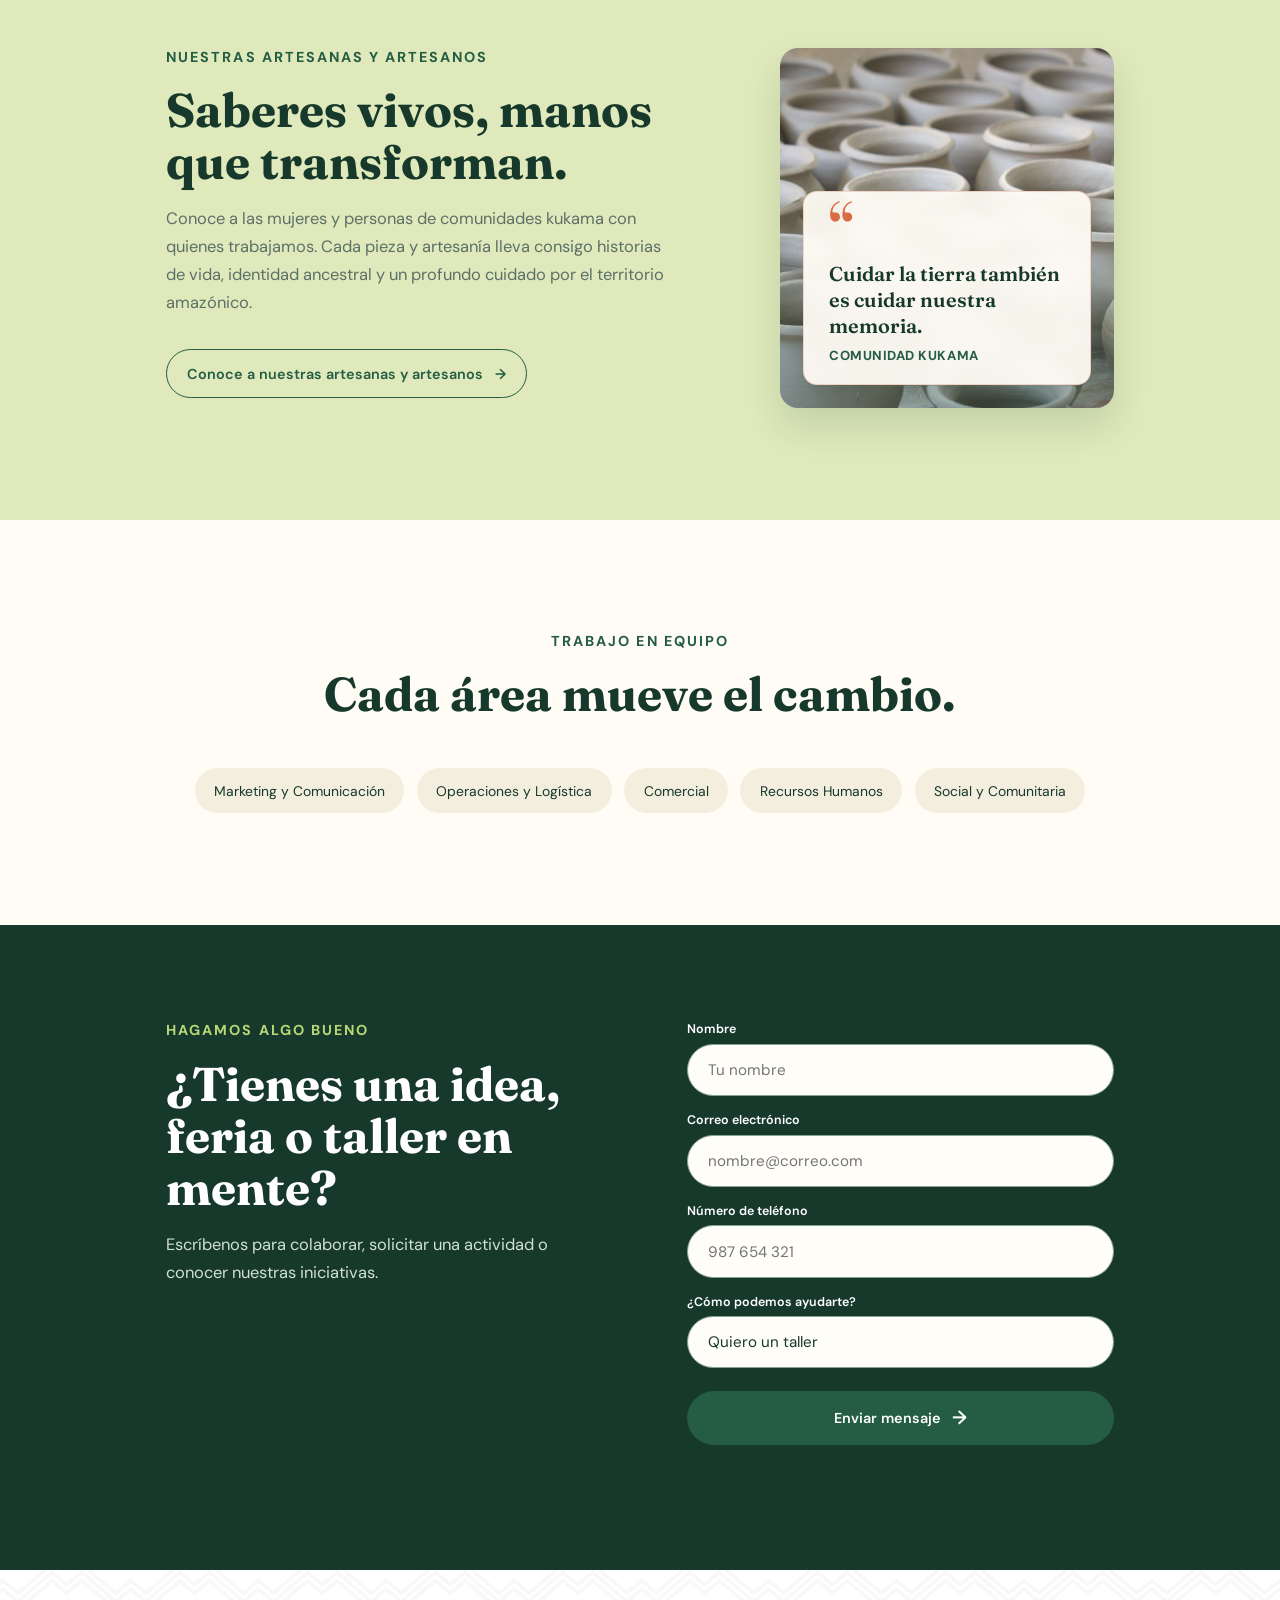
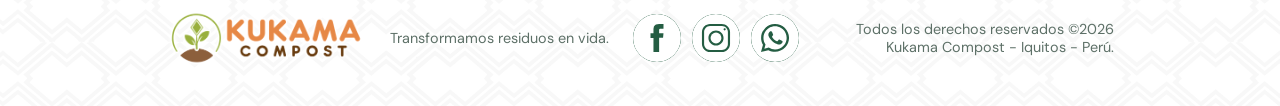
==== commit eebe2a8c: "Aumentar tamano y legibilidad de los subtitulos de seccion (eyebrows) en todo el sitio" ====
--- a/index.html
+++ b/index.html
@@ -9,12 +9,12 @@
     <link rel="preconnect" href="https://fonts.googleapis.com" />
     <link rel="preconnect" href="https://fonts.gstatic.com" crossorigin />
     <link href="https://fonts.googleapis.com/css2?family=DM+Sans:wght@400;500;600;700&family=Fraunces:opsz,wght@9..144,600;9..144,700&display=swap" rel="stylesheet" />
-    <link rel="stylesheet" href="assets/css/styles.css?v=20261012-7" />
-    <link rel="stylesheet" href="assets/css/interacciones.css?v=20261012-7" />
-    <link rel="stylesheet" href="assets/css/menu-interactivo.css?v=20261012-7" />
-    <link rel="stylesheet" href="assets/css/tarjetas.css?v=20261012-7" />
-    <link rel="stylesheet" href="assets/css/experiencia-interactiva.css?v=20261012-7" />
-    <link rel="stylesheet" href="assets/css/login.css?v=20261012-7" />
+    <link rel="stylesheet" href="assets/css/styles.css?v=20261012-8" />
+    <link rel="stylesheet" href="assets/css/interacciones.css?v=20261012-8" />
+    <link rel="stylesheet" href="assets/css/menu-interactivo.css?v=20261012-8" />
+    <link rel="stylesheet" href="assets/css/tarjetas.css?v=20261012-8" />
+    <link rel="stylesheet" href="assets/css/experiencia-interactiva.css?v=20261012-8" />
+    <link rel="stylesheet" href="assets/css/login.css?v=20261012-8" />
   </head>
   <body>
     <header class="site-header" id="inicio">
--- a/assets/css/styles.css
+++ b/assets/css/styles.css
@@ -101,3 +101,6 @@
 .about-content{max-width:880px;display:flex;flex-direction:column;gap:1.35rem;margin:0 auto}
 .about-content p{font-size:1.02rem;line-height:1.8;color:#355347;margin:0}
 @media(max-width:900px){.intro{padding:4.5rem 8vw}.intro-block{margin-bottom:3rem;padding-bottom:2.5rem}}
+
+/* Subtítulos de sección (eyebrow) más destacados y legibles */
+.eyebrow{font-size:.9rem!important;letter-spacing:.14em!important;font-weight:700!important;margin-bottom:1.15rem!important}
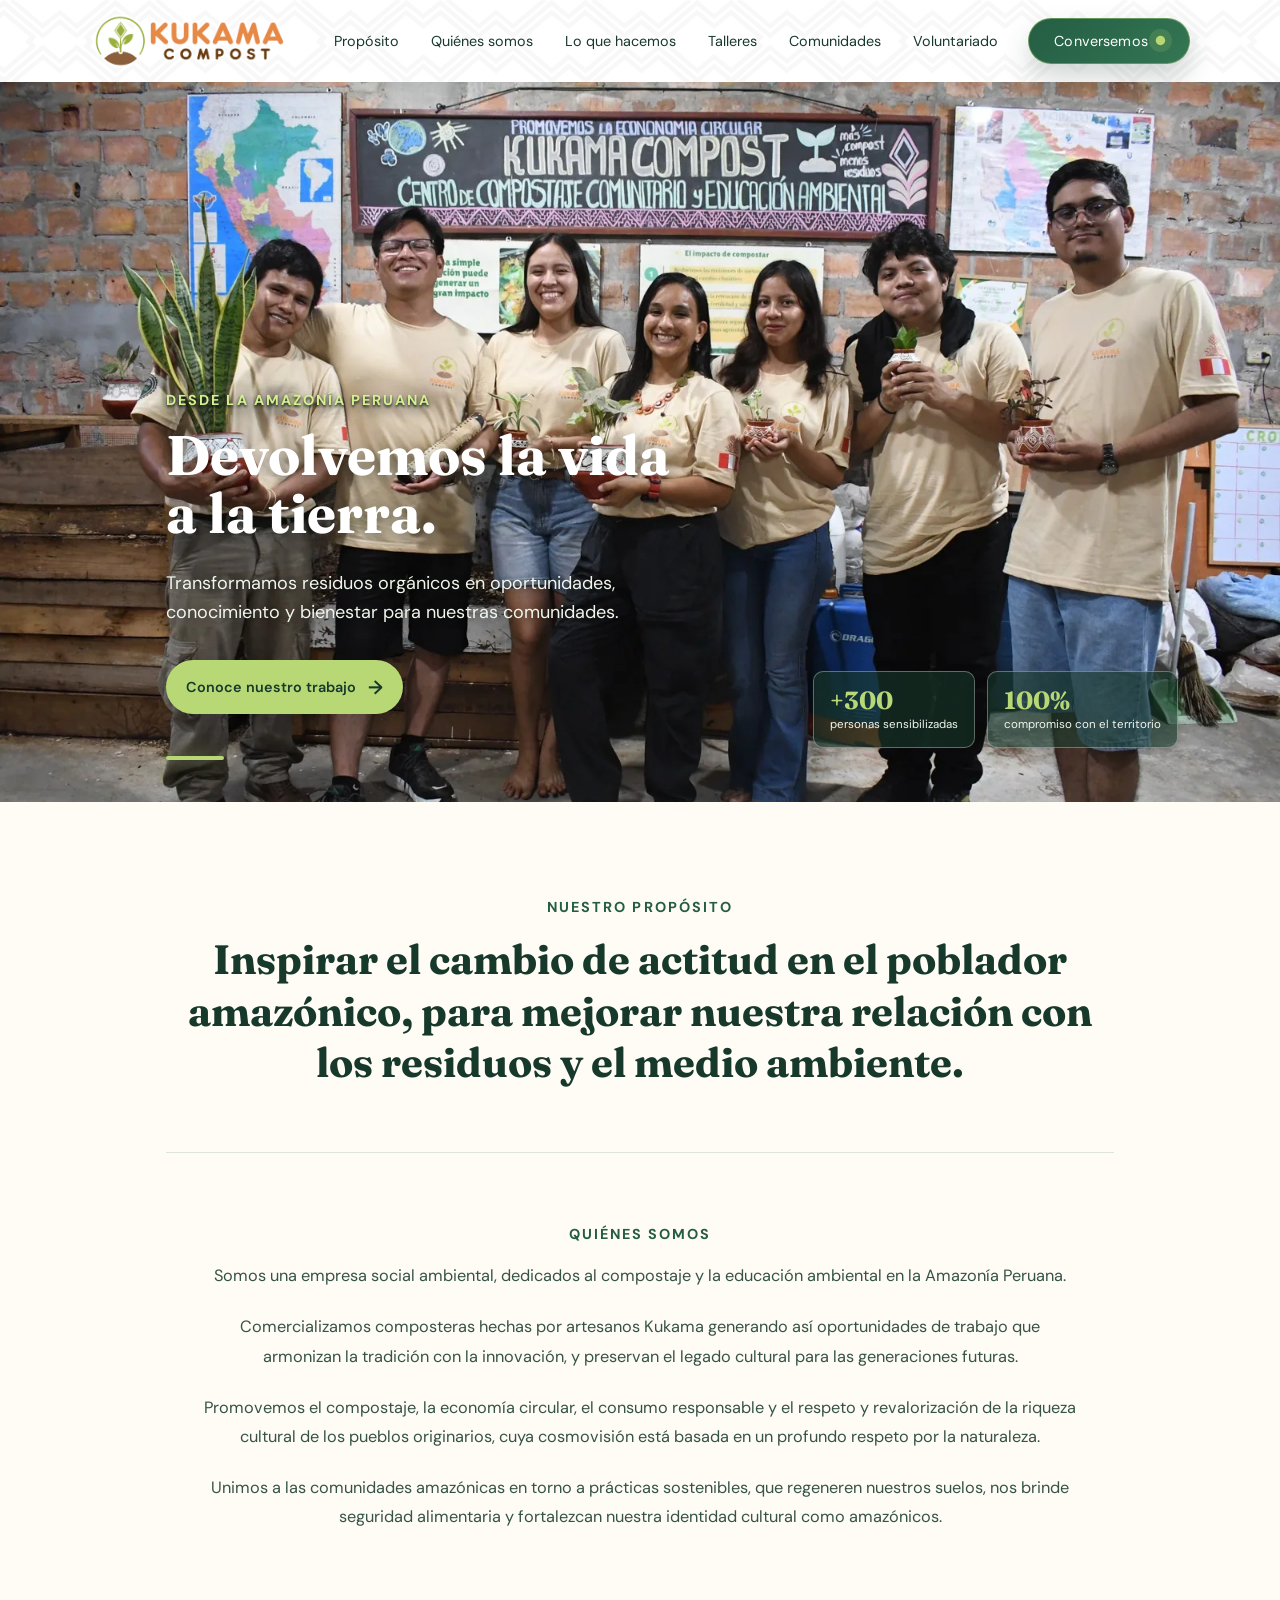
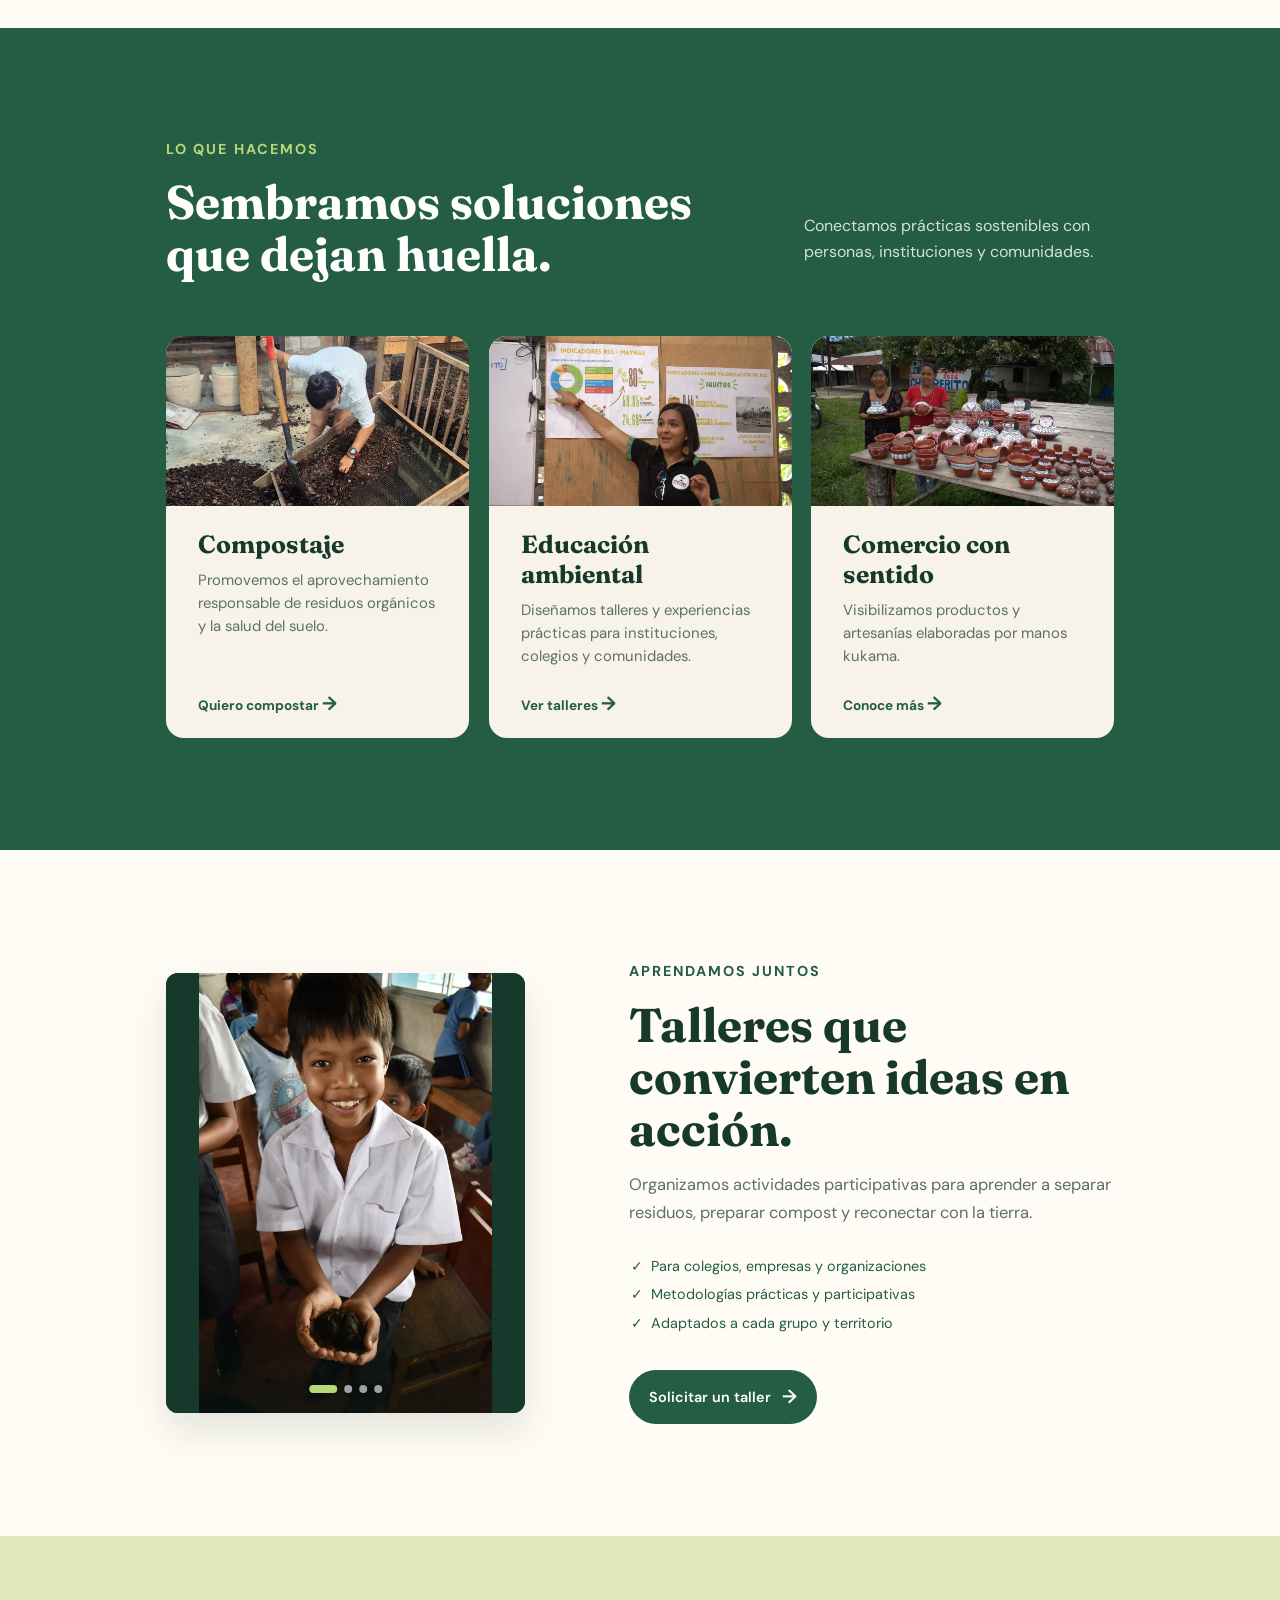
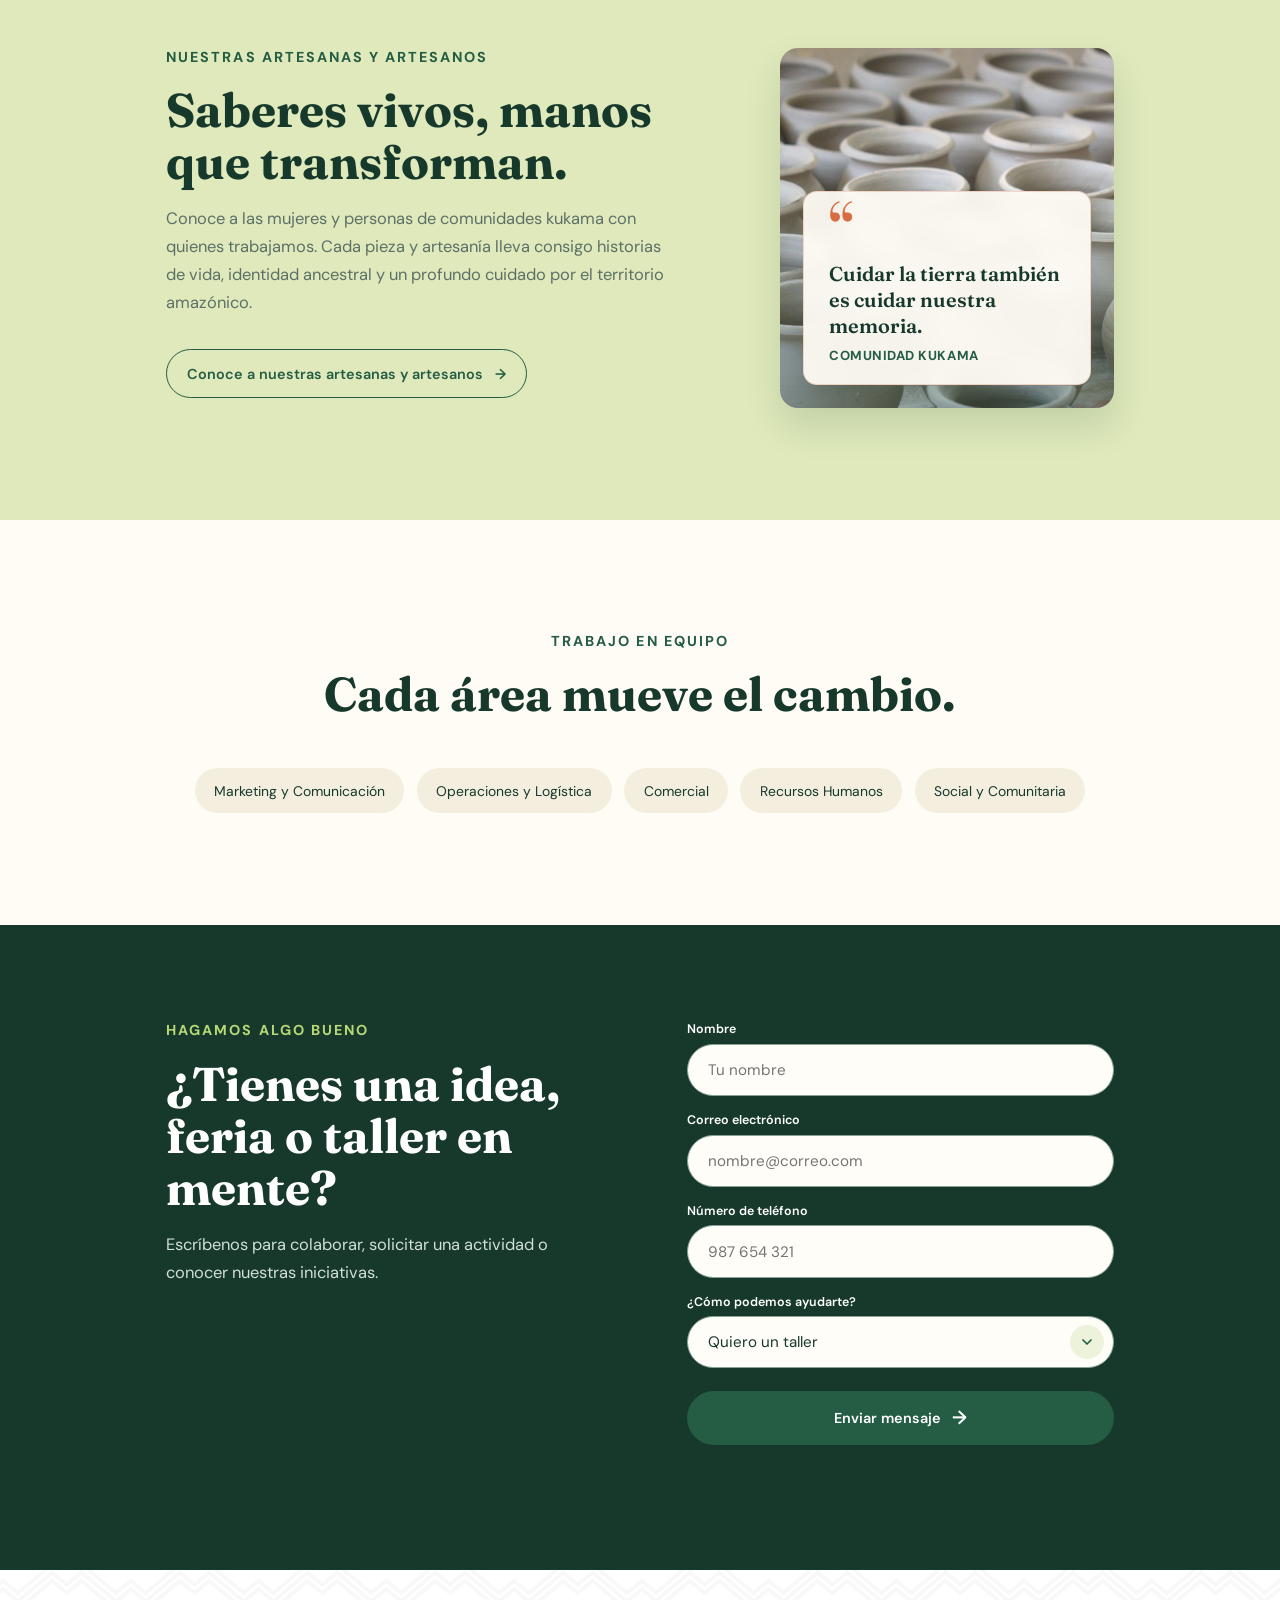
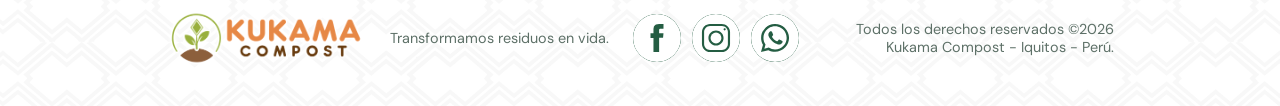
==== commit 774ca5b1: "Agregar flecha animada hacia abajo en selector de interes con rotacion al desplegar" ====
--- a/index.html
+++ b/index.html
@@ -9,12 +9,12 @@
     <link rel="preconnect" href="https://fonts.googleapis.com" />
     <link rel="preconnect" href="https://fonts.gstatic.com" crossorigin />
     <link href="https://fonts.googleapis.com/css2?family=DM+Sans:wght@400;500;600;700&family=Fraunces:opsz,wght@9..144,600;9..144,700&display=swap" rel="stylesheet" />
-    <link rel="stylesheet" href="assets/css/styles.css?v=20261012-8" />
-    <link rel="stylesheet" href="assets/css/interacciones.css?v=20261012-8" />
-    <link rel="stylesheet" href="assets/css/menu-interactivo.css?v=20261012-8" />
-    <link rel="stylesheet" href="assets/css/tarjetas.css?v=20261012-8" />
-    <link rel="stylesheet" href="assets/css/experiencia-interactiva.css?v=20261012-8" />
-    <link rel="stylesheet" href="assets/css/login.css?v=20261012-8" />
+    <link rel="stylesheet" href="assets/css/styles.css?v=20261012-9" />
+    <link rel="stylesheet" href="assets/css/interacciones.css?v=20261012-9" />
+    <link rel="stylesheet" href="assets/css/menu-interactivo.css?v=20261012-9" />
+    <link rel="stylesheet" href="assets/css/tarjetas.css?v=20261012-9" />
+    <link rel="stylesheet" href="assets/css/experiencia-interactiva.css?v=20261012-9" />
+    <link rel="stylesheet" href="assets/css/login.css?v=20261012-9" />
   </head>
   <body>
     <header class="site-header" id="inicio">
@@ -94,7 +94,22 @@
           <label>Nombre<input type="text" name="nombre" placeholder="Tu nombre" required /></label>
           <label>Correo electrónico<input type="email" name="correo" placeholder="nombre@correo.com" required /></label>
           <label>Número de teléfono<input type="tel" name="telefono" placeholder="987 654 321" required /></label>
-          <label>¿Cómo podemos ayudarte?<select name="interes" id="contact-interest"><option value="taller">Quiero un taller</option><option value="compostar">Quiero compostar</option><option value="feria">Quiero participar en una feria</option><option value="artesanias">Quiero conocer las artesanías</option><option value="otro">Otro</option></select></label><div class="other-interest-field" hidden><label>Cuéntanos tu idea o proyecto<textarea name="otro_interes" id="other-interest" rows="4" placeholder="Describe brevemente la idea o proyecto en el que te gustaría participar o colaborar."></textarea></label></div>
+          <label>¿Cómo podemos ayudarte?
+            <div class="select-wrapper">
+              <select name="interes" id="contact-interest">
+                <option value="taller">Quiero un taller</option>
+                <option value="compostar">Quiero compostar</option>
+                <option value="feria">Quiero participar en una feria</option>
+                <option value="artesanias">Quiero conocer las artesanías</option>
+                <option value="otro">Otro</option>
+              </select>
+              <span class="select-arrow" aria-hidden="true">
+                <svg viewBox="0 0 24 24" width="16" height="16" fill="none" stroke="currentColor" stroke-width="2.6" stroke-linecap="round" stroke-linejoin="round">
+                  <polyline points="6 9 12 15 18 9"></polyline>
+                </svg>
+              </span>
+            </div>
+          </label><div class="other-interest-field" hidden><label>Cuéntanos tu idea o proyecto<textarea name="otro_interes" id="other-interest" rows="4" placeholder="Describe brevemente la idea o proyecto en el que te gustaría participar o colaborar."></textarea></label></div>
           <button class="button button-primary" type="submit">Enviar mensaje <span>→</span></button><p class="form-message" role="status"></p>
         </form>
       </section>
@@ -115,6 +130,6 @@
       </div>
     </div>
     <footer><a class="brand" href="#inicio"><span class="brand-mark">K</span><span>Kukama <b>Compost</b></span></a><p>Transformamos residuos en vida.</p><div class="social-links" aria-label="Redes sociales"><a href="https://www.facebook.com/share/1BZ14UUNkr/" target="_blank" rel="noopener noreferrer" aria-label="Facebook"><svg viewBox="0 0 24 24" aria-hidden="true"><path d="M14 8h3V4h-3c-3.1 0-5 1.9-5 5v3H6v4h3v5h4v-5h3.2l.8-4H13V9c0-.7.3-1 1-1Z"/></svg></a><a href="https://www.instagram.com/kukama_compost?igsh=bjlyejZka3kzY3Jl" target="_blank" rel="noopener noreferrer" aria-label="Instagram"><svg viewBox="0 0 24 24" aria-hidden="true"><rect x="3" y="3" width="18" height="18" rx="5"/><circle cx="12" cy="12" r="4"/><circle cx="17.4" cy="6.6" r="1" class="social-dot"/></svg></a><a href="https://wa.link/kd4itp" target="_blank" rel="noopener noreferrer" aria-label="WhatsApp"><svg viewBox="0 0 24 24" aria-hidden="true"><path d="M20.5 3.5A11 11 0 0 0 3.9 18.1L3 21l3-1a11 11 0 1 0 14.5-16.5ZM12 20a8 8 0 0 1-4.1-1.1l-.3-.2-1.8.6.6-1.7-.2-.3A8 8 0 1 1 12 20Zm4.4-5.8c-.2-.1-1.3-.6-1.5-.7s-.4-.1-.5.1-.6.7-.7.8-.3.2-.5.1a6.5 6.5 0 0 1-1.9-1.2 7.1 7.1 0 0 1-1.3-1.7c-.1-.2 0-.4.1-.5l.3-.3.2-.4c.1-.1 0-.3 0-.4s-.5-1.2-.6-1.6-.3-.3-.5-.3h-.4c-.2 0-.4.1-.6.3s-.8.8-.8 1.9.8 2.1.9 2.3a9.1 9.1 0 0 0 3.5 3.1c.5.2.9.4 1.2.5.5.2 1 .1 1.3.1.4-.1 1.3-.5 1.4-1s.1-1 .1-1.1-.2-.2-.4-.3Z"/></svg></a></div><p>© <span id="year"></span> Kukama Compost</p></footer>
-    <script src="assets/js/script.js?v=20260814-2"></script><script src="assets/js/footer-global.js?v=20260814"></script>
+    <script src="assets/js/script.js?v=20261012-9"></script><script src="assets/js/footer-global.js?v=20260814"></script>
   </body>
 </html>
--- a/assets/css/styles.css
+++ b/assets/css/styles.css
@@ -104,3 +104,11 @@
 
 /* Subtítulos de sección (eyebrow) más destacados y legibles */
 .eyebrow{font-size:.9rem!important;letter-spacing:.14em!important;font-weight:700!important;margin-bottom:1.15rem!important}
+
+/* Selector con flecha animada hacia abajo y rotación al desplegar */
+.select-wrapper{position:relative;display:block;width:100%}
+.select-wrapper select{width:100%!important;appearance:none!important;-webkit-appearance:none!important;-moz-appearance:none!important;background-image:none!important;padding-right:3.6rem!important;cursor:pointer}
+.select-arrow{position:absolute;right:10px;top:50%;width:34px;height:34px;border-radius:50%;background:#edf2db;color:var(--green);display:grid;place-items:center;pointer-events:none;transform:translateY(-50%) rotate(0deg);transition:transform .34s cubic-bezier(.34,1.56,.64,1),background-color .22s ease,color .22s ease,box-shadow .22s ease;z-index:2}
+.select-arrow svg{width:16px;height:16px;display:block}
+.select-wrapper:hover .select-arrow{background:var(--lime);color:var(--ink);transform:translateY(calc(-50% + 2px)) rotate(0deg)}
+.select-wrapper:focus-within .select-arrow,.select-wrapper.is-open .select-arrow,.select-wrapper:focus-within:hover .select-arrow,.select-wrapper.is-open:hover .select-arrow{transform:translateY(-50%) rotate(180deg);background:var(--lime);color:var(--ink);box-shadow:0 4px 12px rgba(0,0,0,.18)}
--- a/assets/css/experiencia-interactiva.css
+++ b/assets/css/experiencia-interactiva.css
@@ -26,7 +26,7 @@
 .area-list span{cursor:pointer;user-select:none;transition:transform .25s ease,background-color .25s ease,color .25s ease,box-shadow .25s ease}
 .area-list span.is-selected{background:var(--green);color:white;box-shadow:0 10px 20px #17392c25}
 .contact input,.contact select{min-height:50px;padding:.95rem 1.2rem!important;border-radius:999px!important;border-color:#8aa196!important;background:#fffdf8!important;transition:border-color .22s ease,box-shadow .22s ease,transform .22s ease,background-color .22s ease}
-.contact select{appearance:none;background-image:url("data:image/svg+xml,%3Csvg xmlns='http://www.w3.org/2000/svg' width='38' height='38' viewBox='0 0 38 38'%3E%3Ccircle cx='19' cy='19' r='16' fill='%23edf2db'/%3E%3Cpath d='M13 16l6 6 6-6' fill='none' stroke='%23245d43' stroke-width='2.6' stroke-linecap='round' stroke-linejoin='round'/%3E%3C/svg%3E");background-position:calc(100% - 8px) 50%;background-size:38px 38px;background-repeat:no-repeat;padding-right:3.55rem!important}
+.contact select{appearance:none;-webkit-appearance:none;-moz-appearance:none;background-image:none!important;padding-right:3.55rem!important;cursor:pointer}
 .contact input:hover,.contact select:hover{border-color:var(--lime)!important;background:white!important}
 .contact input:focus,.contact select:focus{outline:0;border-color:var(--lime)!important;box-shadow:0 0 0 4px #b8d87566,0 12px 24px #061b141c;transform:translateY(-1px)}
 .button{position:relative;overflow:hidden}
